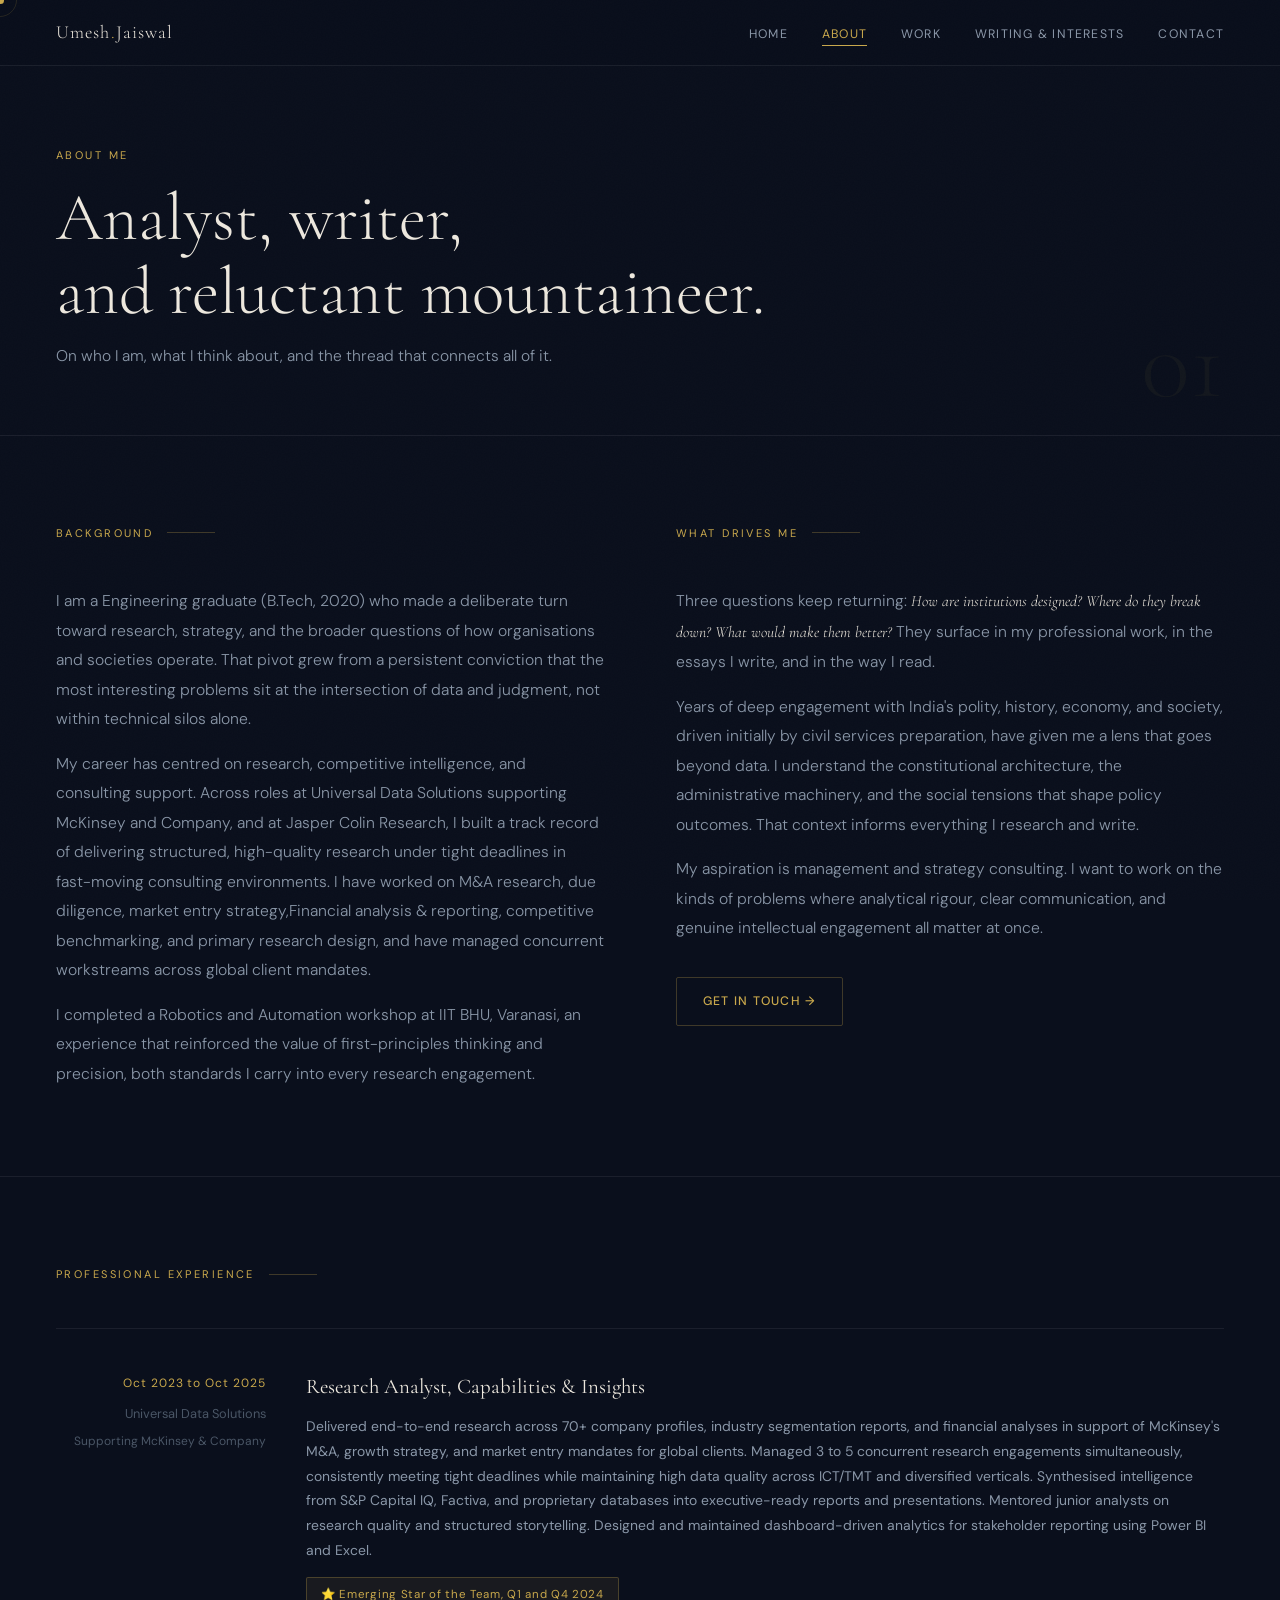
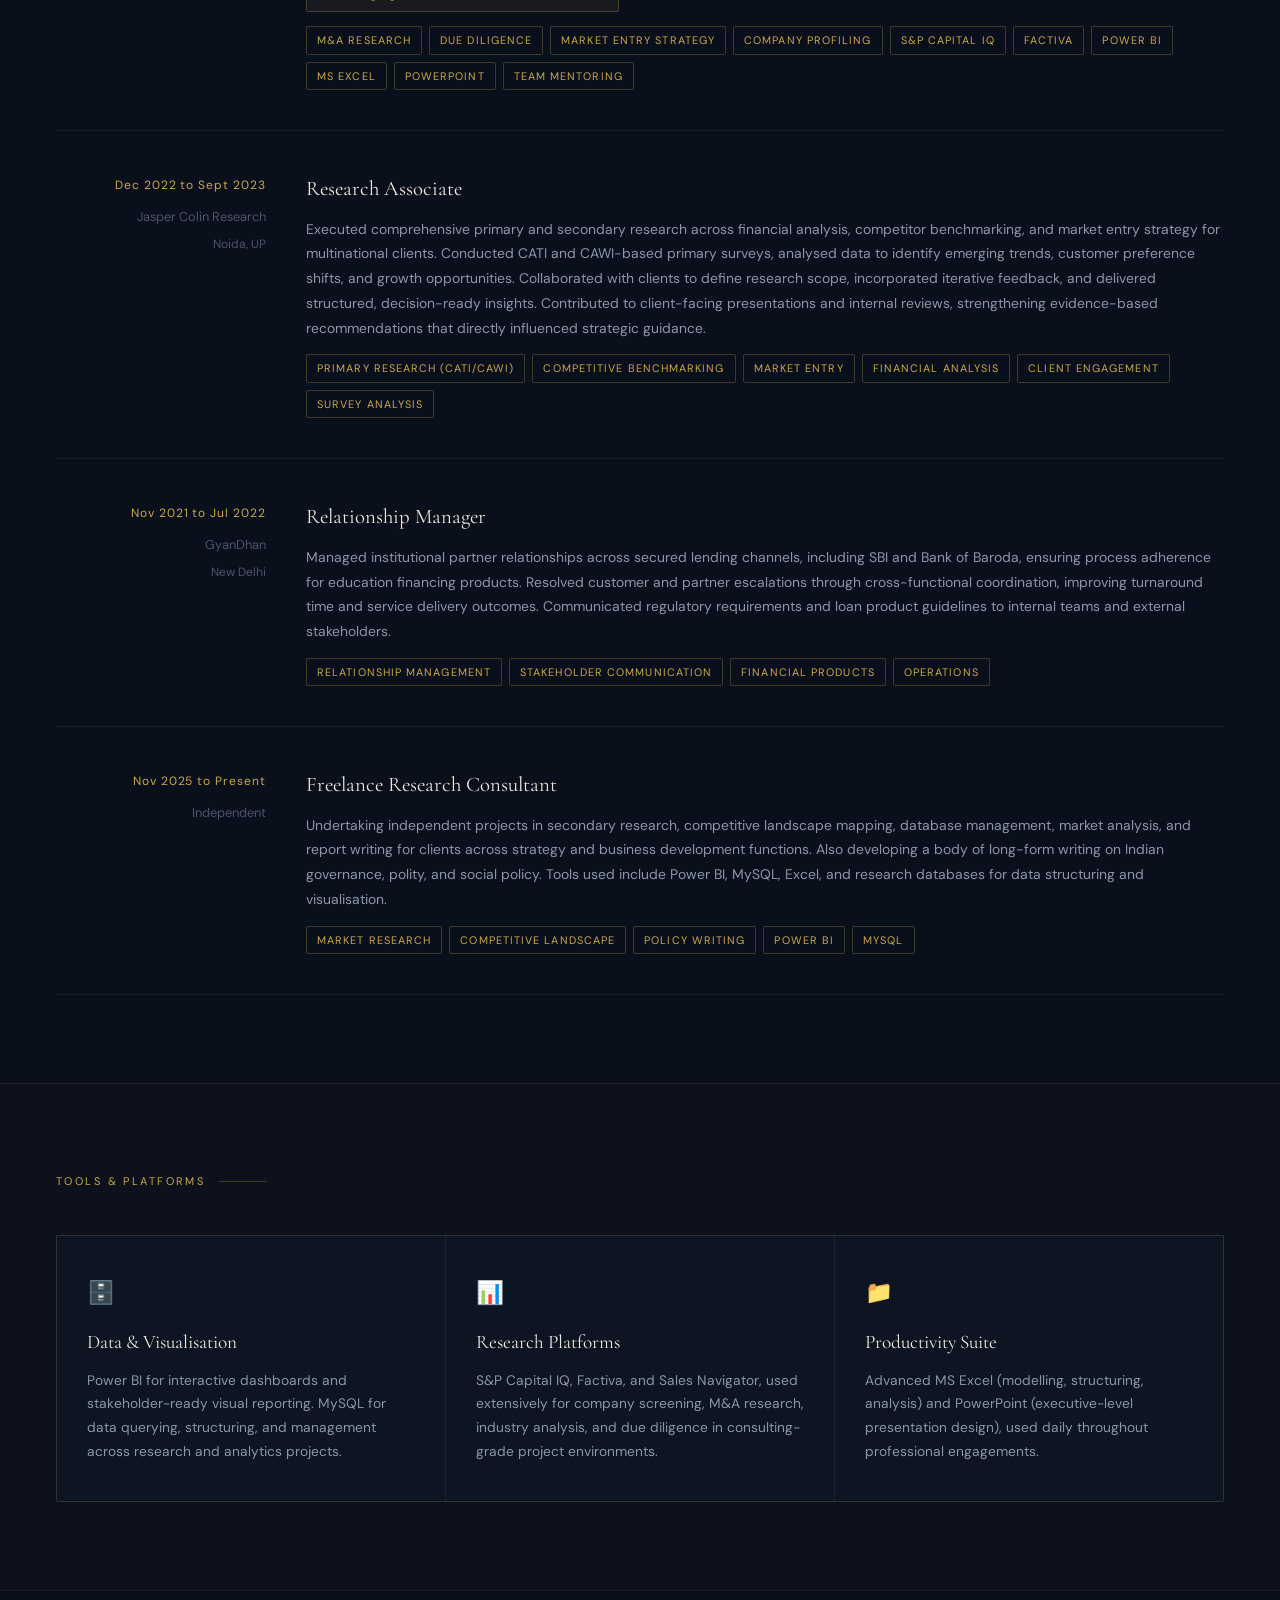
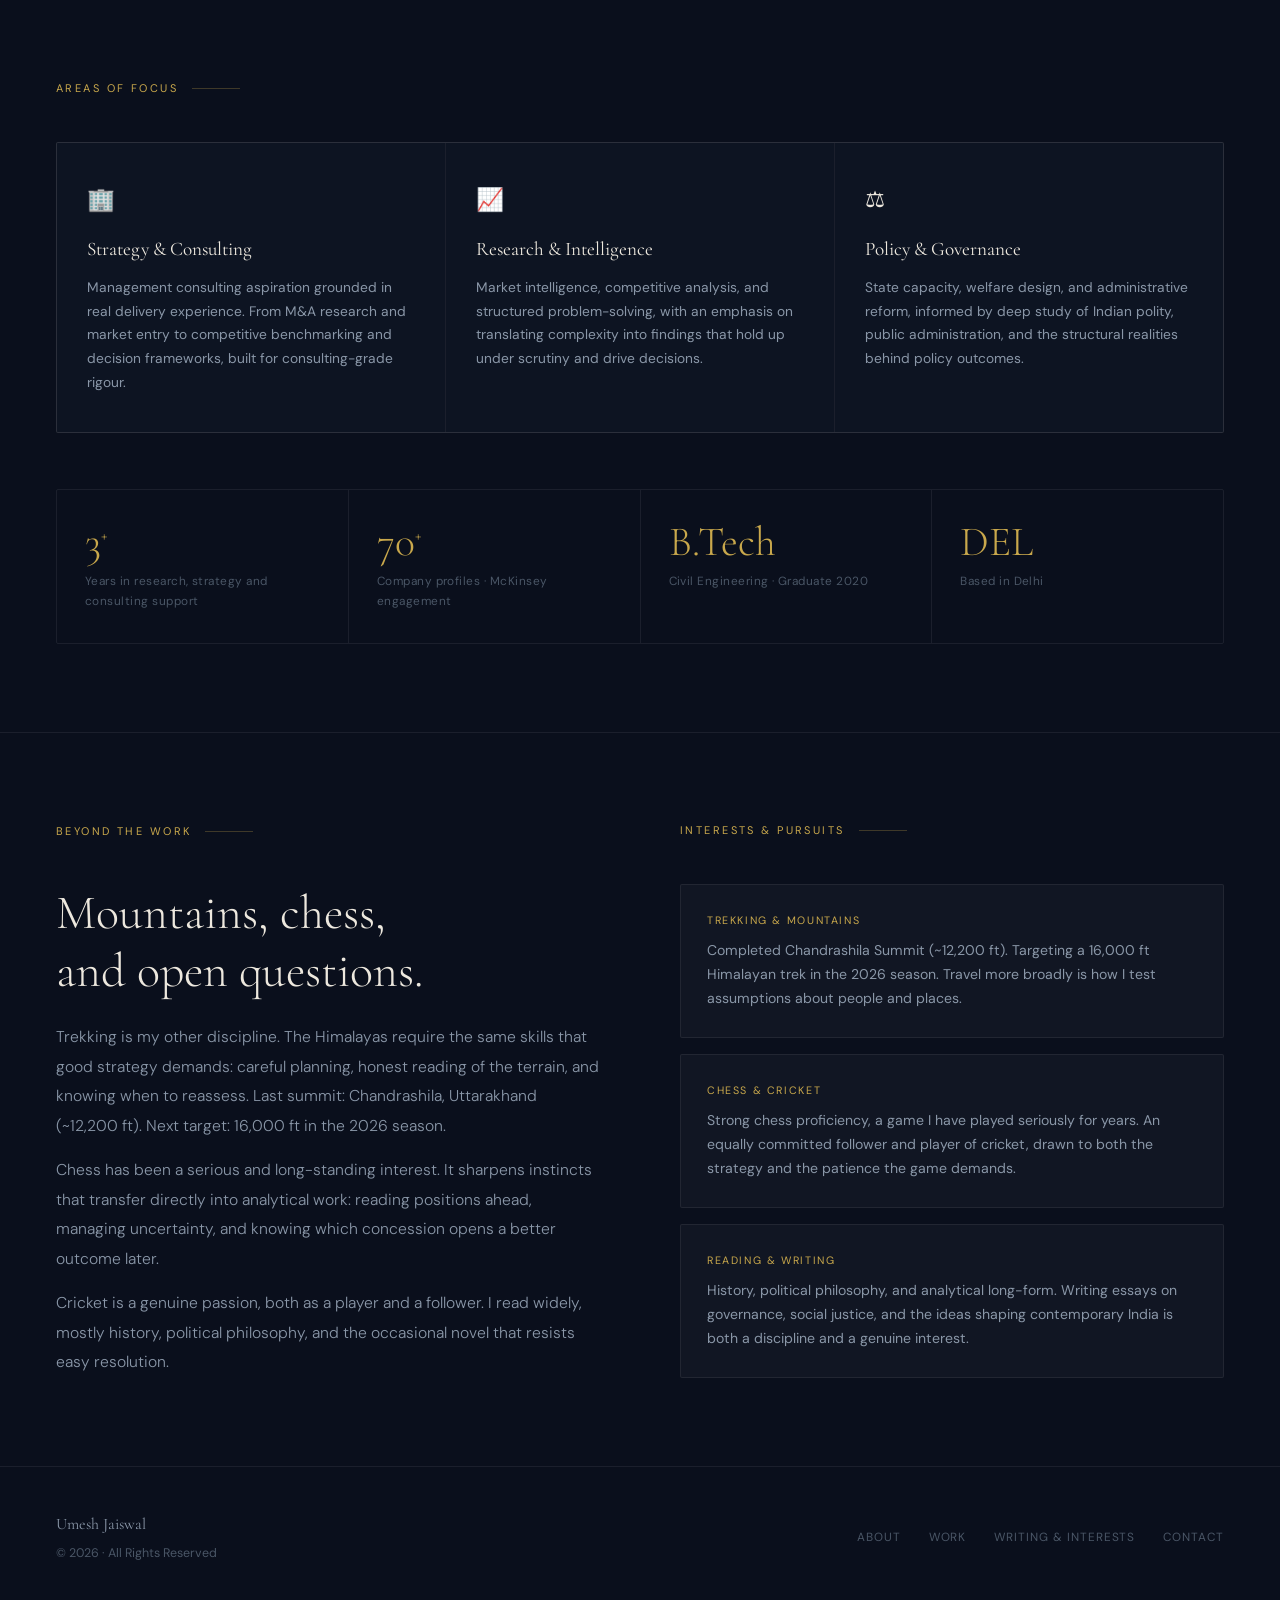
==== about.html @ ec94112f "Add files via upload" ====
<!DOCTYPE html>
<html lang="en">
<head>
<meta charset="UTF-8">
<meta name="viewport" content="width=device-width, initial-scale=1.0">
<title>About — Umesh Jaiswal</title>
<link rel="stylesheet" href="style.css">
</head>
<body>

<div class="cur" id="cur"></div>
<div class="cur-ring" id="cur-ring"></div>

<nav id="nav">
  <a href="index.html" class="nav-logo">Umesh<span>.</span>Jaiswal</a>
  <ul>
    <li><a href="index.html">Home</a></li>
    <li><a href="about.html" class="active">About</a></li>
    <li><a href="projects.html">Work</a></li>
    <li><a href="blog.html">Writing &amp; Interests</a></li>
    <li><a href="contact.html">Contact</a></li>
  </ul>
</nav>

<div class="ph">
  <div class="ph-lbl">About Me</div>
  <h1>Analyst, writer,<br>and reluctant mountaineer.</h1>
  <p>On who I am, what I think about, and the thread that connects all of it.</p>
  <div class="ph-num">01</div>
</div>

<!-- INTRO -->
<section class="s">
  <div class="g2">
    <div class="rv">
      <div class="sec-lbl">Background</div>
      <p class="lead">I am a Engineering graduate (B.Tech, 2020) who made a deliberate turn toward research, strategy, and the broader questions of how organisations and societies operate. That pivot grew from a persistent conviction that the most interesting problems sit at the intersection of data and judgment, not within technical silos alone.</p>
      <p class="lead" style="margin-top:15px;">My career has centred on research, competitive intelligence, and consulting support. Across roles at Universal Data Solutions supporting McKinsey and Company, and at Jasper Colin Research, I built a track record of delivering structured, high-quality research under tight deadlines in fast-moving consulting environments. I have worked on M&amp;A research, due diligence, market entry strategy,Financial analysis & reporting,  competitive benchmarking, and primary research design, and have managed concurrent workstreams across global client mandates.</p>
      <p class="lead" style="margin-top:15px;">I completed a Robotics and Automation workshop at IIT BHU, Varanasi, an experience that reinforced the value of first-principles thinking and precision, both standards I carry into every research engagement.</p>
    </div>
    <div class="rv d2">
      <div class="sec-lbl">What Drives Me</div>
      <p class="lead">Three questions keep returning: <em style="font-family:var(--serif);color:var(--t1);">How are institutions designed? Where do they break down? What would make them better?</em> They surface in my professional work, in the essays I write, and in the way I read.</p>
      <p class="lead" style="margin-top:15px;">Years of deep engagement with India's polity, history, economy, and society, driven initially by civil services preparation, have given me a lens that goes beyond data. I understand the constitutional architecture, the administrative machinery, and the social tensions that shape policy outcomes. That context informs everything I research and write.</p>
      <p class="lead" style="margin-top:15px;">My aspiration is management and strategy consulting. I want to work on the kinds of problems where analytical rigour, clear communication, and genuine intellectual engagement all matter at once.</p>
      <a href="contact.html" class="btn btn-o" style="margin-top:34px;display:inline-flex;">Get in Touch &rarr;</a>
    </div>
  </div>
</section>

<!-- PROFESSIONAL EXPERIENCE -->
<section class="s" style="border-top:1px solid var(--border);">
  <div class="sec-lbl">Professional Experience</div>
  <div class="exp-list">

    <div class="exp-item rv">
      <div class="exp-meta">
        <span class="exp-period">Oct 2023 to Oct 2025</span>
        <span class="exp-org">Universal Data Solutions<br><em style="font-size:.75rem;font-style:normal;color:var(--t3);">Supporting McKinsey &amp; Company</em></span>
      </div>
      <div>
        <div class="exp-role">Research Analyst, Capabilities &amp; Insights</div>
        <p class="exp-desc">Delivered end-to-end research across 70+ company profiles, industry segmentation reports, and financial analyses in support of McKinsey's M&amp;A, growth strategy, and market entry mandates for global clients. Managed 3 to 5 concurrent research engagements simultaneously, consistently meeting tight deadlines while maintaining high data quality across ICT/TMT and diversified verticals. Synthesised intelligence from S&amp;P Capital IQ, Factiva, and proprietary databases into executive-ready reports and presentations. Mentored junior analysts on research quality and structured storytelling. Designed and maintained dashboard-driven analytics for stakeholder reporting using Power BI and Excel.</p>
        <div class="award-badge">⭐ Emerging Star of the Team, Q1 and Q4 2024</div>
        <div class="exp-tags" style="margin-top:14px;">
          <span class="tag">M&amp;A Research</span>
          <span class="tag">Due Diligence</span>
          <span class="tag">Market Entry Strategy</span>
          <span class="tag">Company Profiling</span>
          <span class="tag">S&amp;P Capital IQ</span>
          <span class="tag">Factiva</span>
          <span class="tag">Power BI</span>
          <span class="tag">MS Excel</span>
          <span class="tag">PowerPoint</span>
          <span class="tag">Team Mentoring</span>
        </div>
      </div>
    </div>

    <div class="exp-item rv d1">
      <div class="exp-meta">
        <span class="exp-period">Dec 2022 to Sept 2023</span>
        <span class="exp-org">Jasper Colin Research<br><em style="font-size:.75rem;font-style:normal;color:var(--t3);">Noida, UP</em></span>
      </div>
      <div>
        <div class="exp-role">Research Associate</div>
        <p class="exp-desc">Executed comprehensive primary and secondary research across financial analysis, competitor benchmarking, and market entry strategy for multinational clients. Conducted CATI and CAWI-based primary surveys, analysed data to identify emerging trends, customer preference shifts, and growth opportunities. Collaborated with clients to define research scope, incorporated iterative feedback, and delivered structured, decision-ready insights. Contributed to client-facing presentations and internal reviews, strengthening evidence-based recommendations that directly influenced strategic guidance.</p>
        <div class="exp-tags" style="margin-top:14px;">
          <span class="tag">Primary Research (CATI/CAWI)</span>
          <span class="tag">Competitive Benchmarking</span>
          <span class="tag">Market Entry</span>
          <span class="tag">Financial Analysis</span>
          <span class="tag">Client Engagement</span>
          <span class="tag">Survey Analysis</span>
        </div>
      </div>
    </div>

    <div class="exp-item rv d2">
      <div class="exp-meta">
        <span class="exp-period">Nov 2021 to Jul 2022</span>
        <span class="exp-org">GyanDhan<br><em style="font-size:.75rem;font-style:normal;color:var(--t3);">New Delhi</em></span>
      </div>
      <div>
        <div class="exp-role">Relationship Manager</div>
        <p class="exp-desc">Managed institutional partner relationships across secured lending channels, including SBI and Bank of Baroda, ensuring process adherence for education financing products. Resolved customer and partner escalations through cross-functional coordination, improving turnaround time and service delivery outcomes. Communicated regulatory requirements and loan product guidelines to internal teams and external stakeholders.</p>
        <div class="exp-tags" style="margin-top:14px;">
          <span class="tag">Relationship Management</span>
          <span class="tag">Stakeholder Communication</span>
          <span class="tag">Financial Products</span>
          <span class="tag">Operations</span>
        </div>
      </div>
    </div>

    <div class="exp-item rv d3">
      <div class="exp-meta">
        <span class="exp-period">Nov 2025 to Present</span>
        <span class="exp-org">Independent</span>
      </div>
      <div>
        <div class="exp-role">Freelance Research Consultant</div>
        <p class="exp-desc">Undertaking independent projects in secondary research, competitive landscape mapping, database management, market analysis, and report writing for clients across strategy and business development functions. Also developing a body of long-form writing on Indian governance, polity, and social policy. Tools used include Power BI, MySQL, Excel, and research databases for data structuring and visualisation.</p>
        <div class="exp-tags" style="margin-top:14px;">
          <span class="tag">Market Research</span>
          <span class="tag">Competitive Landscape</span>
          <span class="tag">Policy Writing</span>
          <span class="tag">Power BI</span>
          <span class="tag">MySQL</span>
        </div>
      </div>
    </div>

  </div>
</section>

<!-- TOOLS -->
<section class="s alt">
  <div class="sec-lbl">Tools &amp; Platforms</div>
  <div class="pillar-grid">
    <div class="pillar rv d1">
      <span class="icon">🗄️</span>
      <h4>Data &amp; Visualisation</h4>
      <p>Power BI for interactive dashboards and stakeholder-ready visual reporting. MySQL for data querying, structuring, and management across research and analytics projects.</p>
    </div>
    <div class="pillar rv d2">
      <span class="icon">📊</span>
      <h4>Research Platforms</h4>
      <p>S&amp;P Capital IQ, Factiva, and Sales Navigator, used extensively for company screening, M&amp;A research, industry analysis, and due diligence in consulting-grade project environments.</p>
    </div>
    <div class="pillar rv d3">
      <span class="icon">📁</span>
      <h4>Productivity Suite</h4>
      <p>Advanced MS Excel (modelling, structuring, analysis) and PowerPoint (executive-level presentation design), used daily throughout professional engagements.</p>
    </div>
  </div>
</section>

<!-- AREAS OF FOCUS -->
<section class="s">
  <div class="sec-lbl">Areas of Focus</div>
  <div class="pillar-grid">
    <div class="pillar rv d1">
      <span class="icon">🏢</span>
      <h4>Strategy &amp; Consulting</h4>
      <p>Management consulting aspiration grounded in real delivery experience. From M&amp;A research and market entry to competitive benchmarking and decision frameworks, built for consulting-grade rigour.</p>
    </div>
    <div class="pillar rv d2">
      <span class="icon">📈</span>
      <h4>Research &amp; Intelligence</h4>
      <p>Market intelligence, competitive analysis, and structured problem-solving, with an emphasis on translating complexity into findings that hold up under scrutiny and drive decisions.</p>
    </div>
    <div class="pillar rv d3">
      <span class="icon">⚖️</span>
      <h4>Policy &amp; Governance</h4>
      <p>State capacity, welfare design, and administrative reform, informed by deep study of Indian polity, public administration, and the structural realities behind policy outcomes.</p>
    </div>
  </div>
  <div class="stat-row rv" style="margin-top:56px;">
    <div class="sr-item"><div class="n">3<sup>+</sup></div><div class="d">Years in research, strategy and consulting support</div></div>
    <div class="sr-item"><div class="n">70<sup>+</sup></div><div class="d">Company profiles · McKinsey engagement</div></div>
    <div class="sr-item"><div class="n">B.Tech</div><div class="d">Civil Engineering · Graduate 2020</div></div>
    <div class="sr-item"><div class="n">DEL</div><div class="d">Based in Delhi</div></div>
  </div>
</section>

<!-- BEYOND WORK -->
<section class="s" style="border-top:1px solid var(--border);">
  <div class="g21">
    <div class="rv">
      <div class="sec-lbl">Beyond the Work</div>
      <h2>Mountains, chess,<br>and open questions.</h2>
      <p class="lead">Trekking is my other discipline. The Himalayas require the same skills that good strategy demands: careful planning, honest reading of the terrain, and knowing when to reassess. Last summit: Chandrashila, Uttarakhand (~12,200 ft). Next target: 16,000 ft in the 2026 season.</p>
      <p class="lead" style="margin-top:15px;">Chess has been a serious and long-standing interest. It sharpens instincts that transfer directly into analytical work: reading positions ahead, managing uncertainty, and knowing which concession opens a better outcome later.</p>
      <p class="lead" style="margin-top:15px;">Cricket is a genuine passion, both as a player and a follower. I read widely, mostly history, political philosophy, and the occasional novel that resists easy resolution.</p>
    </div>
    <div class="rv d2">
      <div class="sec-lbl">Interests &amp; Pursuits</div>
      <div style="display:flex;flex-direction:column;gap:16px;">
        <div class="card" style="padding:26px;">
          <div class="card-lbl">Trekking &amp; Mountains</div>
          <p style="font-size:.88rem;">Completed Chandrashila Summit (~12,200 ft). Targeting a 16,000 ft Himalayan trek in the 2026 season. Travel more broadly is how I test assumptions about people and places.</p>
        </div>
        <div class="card" style="padding:26px;">
          <div class="card-lbl">Chess &amp; Cricket</div>
          <p style="font-size:.88rem;">Strong chess proficiency, a game I have played seriously for years. An equally committed follower and player of cricket, drawn to both the strategy and the patience the game demands.</p>
        </div>
        <div class="card" style="padding:26px;">
          <div class="card-lbl">Reading &amp; Writing</div>
          <p style="font-size:.88rem;">History, political philosophy, and analytical long-form. Writing essays on governance, social justice, and the ideas shaping contemporary India is both a discipline and a genuine interest.</p>
        </div>
      </div>
    </div>
  </div>
</section>

<footer>
  <div class="fl"><div class="fn">Umesh Jaiswal</div>© 2026 · All Rights Reserved</div>
  <nav class="fnav">
    <a href="about.html">About</a>
    <a href="projects.html">Work</a>
    <a href="blog.html">Writing &amp; Interests</a>
    <a href="contact.html">Contact</a>
  </nav>
</footer>

<script src="main.js"></script>
</body>
</html>
---- style.css ----
/* ============================================================
   UMESH JAISWAL — SHARED STYLESHEET
   ============================================================ */
@import url('https://fonts.googleapis.com/css2?family=Cormorant+Garamond:ital,wght@0,300;0,400;0,600;1,300;1,400&family=DM+Sans:opsz,wght@9..40,300;9..40,400;9..40,500&display=swap');

:root{
  --bg:#0a0f1c;--bg2:#0d1422;--card:rgba(255,255,255,0.032);--border:rgba(255,255,255,0.07);
  --gold:#c9a84c;--gd:rgba(201,168,76,0.18);--gl:rgba(201,168,76,0.28);
  --t1:#ede8de;--t2:#8a97a8;--t3:#4a5666;
  --serif:'Cormorant Garamond',Georgia,serif;--sans:'DM Sans',system-ui,sans-serif;
}
*,*::before,*::after{margin:0;padding:0;box-sizing:border-box;}
html{scroll-behavior:smooth;}
body{font-family:var(--sans);background:var(--bg);color:var(--t1);line-height:1.7;overflow-x:hidden;-webkit-font-smoothing:antialiased;}
body::after{content:'';position:fixed;inset:0;opacity:0.018;pointer-events:none;z-index:9990;
background-image:url("data:image/svg+xml,%3Csvg xmlns='http://www.w3.org/2000/svg' width='300' height='300'%3E%3Cfilter id='n'%3E%3CfeTurbulence type='fractalNoise' baseFrequency='0.75' numOctaves='4' stitchTiles='stitch'/%3E%3C/filter%3E%3Crect width='300' height='300' filter='url(%23n)'/%3E%3C/svg%3E");}

/* CURSOR */
.cur,.cur-ring{position:fixed;top:0;left:0;pointer-events:none;border-radius:50%;z-index:9999;}
.cur{width:7px;height:7px;background:var(--gold);margin:-3.5px 0 0 -3.5px;transition:transform .15s ease;}
.cur-ring{width:34px;height:34px;border:1px solid var(--gl);margin:-17px 0 0 -17px;transition:opacity .3s;opacity:.55;}

/* NAV */
nav#nav{position:fixed;top:0;width:100%;height:66px;display:flex;align-items:center;justify-content:space-between;padding:0 56px;background:rgba(10,15,28,.92);backdrop-filter:blur(24px);border-bottom:1px solid var(--border);z-index:1000;transition:box-shadow .3s;}
.nav-logo{font-family:var(--serif);font-size:1.15rem;font-weight:300;color:var(--t1);text-decoration:none;letter-spacing:.06em;}
.nav-logo span{color:var(--gold);}
nav#nav ul{list-style:none;display:flex;gap:34px;}
nav#nav ul a{color:var(--t2);text-decoration:none;font-size:.77rem;font-weight:400;letter-spacing:.1em;text-transform:uppercase;position:relative;transition:color .25s;}
nav#nav ul a::after{content:'';position:absolute;bottom:-4px;left:0;width:0;height:1px;background:var(--gold);transition:width .25s;}
nav#nav ul a:hover,nav#nav ul a.active{color:var(--gold);}
nav#nav ul a:hover::after,nav#nav ul a.active::after{width:100%;}

/* PAGE HEADER */
.ph{padding:calc(66px + 80px) 56px 64px;position:relative;border-bottom:1px solid var(--border);}
.ph-lbl{font-size:.69rem;letter-spacing:.22em;text-transform:uppercase;color:var(--gold);margin-bottom:16px;}
.ph h1{font-family:var(--serif);font-size:clamp(2.6rem,5.5vw,4.2rem);font-weight:300;line-height:1.1;max-width:720px;}
.ph p{margin-top:14px;font-size:.97rem;color:var(--t2);max-width:520px;font-weight:300;line-height:1.8;}
.ph-num{position:absolute;right:56px;bottom:20px;font-family:var(--serif);font-size:clamp(4rem,8vw,7rem);font-weight:300;color:rgba(201,168,76,.05);line-height:1;user-select:none;}
.ph{animation:phIn .7s ease .1s both;}
@keyframes phIn{from{opacity:0;transform:translateY(20px)}to{opacity:1;transform:translateY(0)}}

/* SECTIONS */
section.s{padding:88px 56px;position:relative;z-index:1;}
section.s+section.s{border-top:1px solid var(--border);}
.alt{background:rgba(201,168,76,.02);}
.sec-lbl{font-size:.69rem;letter-spacing:.22em;text-transform:uppercase;color:var(--gold);margin-bottom:44px;display:flex;align-items:center;gap:14px;}
.sec-lbl::after{content:'';width:48px;height:1px;background:var(--gl);}

/* GRIDS */
.g3{display:grid;grid-template-columns:repeat(3,1fr);gap:22px;}
.g2{display:grid;grid-template-columns:1fr 1fr;gap:72px;align-items:start;}
.g21{display:grid;grid-template-columns:1fr 1fr;gap:80px;align-items:center;}

/* CARDS */
.card{background:var(--card);border:1px solid var(--border);border-radius:2px;padding:30px;position:relative;overflow:hidden;transition:border-color .3s,transform .3s,box-shadow .3s;}
.card::after{content:'';position:absolute;left:0;bottom:0;width:0;height:1px;background:var(--gold);transition:width .4s ease;}
.card:hover{border-color:var(--gl);transform:translateY(-4px);box-shadow:0 18px 48px rgba(0,0,0,.45);}
.card:hover::after{width:100%;}
.card-lbl{font-size:.67rem;letter-spacing:.15em;text-transform:uppercase;color:var(--gold);margin-bottom:10px;}
.card h3{font-family:var(--serif);font-size:1.2rem;font-weight:400;line-height:1.35;margin-bottom:12px;}
.card p{font-size:.86rem;color:var(--t2);line-height:1.7;}
.card-meta{font-size:.7rem;color:var(--t3);letter-spacing:.04em;margin-bottom:13px;}
.card-lnk{display:inline-flex;align-items:center;gap:6px;font-size:.71rem;letter-spacing:.1em;text-transform:uppercase;color:var(--gold);text-decoration:none;margin-top:18px;transition:gap .2s;}
.card-lnk:hover{gap:10px;}

/* PILLAR GRID */
.pillar-grid{display:grid;grid-template-columns:repeat(3,1fr);gap:1px;background:var(--border);border:1px solid var(--border);border-radius:2px;overflow:hidden;}
.pillar{background:var(--bg2);padding:38px 30px;transition:background .3s;}
.pillar:hover{background:rgba(201,168,76,.03);}
.pillar .icon{font-size:1.4rem;margin-bottom:14px;display:block;}
.pillar h4{font-family:var(--serif);font-size:1.2rem;font-weight:400;margin-bottom:10px;}
.pillar p{font-size:.86rem;color:var(--t2);line-height:1.72;}

/* STATS ROW */
.stat-row{display:flex;gap:0;border:1px solid var(--border);border-radius:2px;overflow:hidden;margin-top:56px;}
.sr-item{flex:1;padding:32px 28px;border-right:1px solid var(--border);}
.sr-item:last-child{border-right:none;}
.sr-item .n{font-family:var(--serif);font-size:2.6rem;font-weight:300;color:var(--gold);line-height:1;}
.sr-item .n sup{font-size:1rem;vertical-align:super;}
.sr-item .d{font-size:.74rem;color:var(--t3);margin-top:7px;letter-spacing:.04em;}

/* PROJECT LIST */
.proj-item{display:grid;grid-template-columns:72px 1fr;gap:24px;padding:38px 0;border-bottom:1px solid var(--border);align-items:start;transition:background .2s,padding-left .2s;}
.proj-item:first-child{border-top:1px solid var(--border);}
.proj-item:hover{background:rgba(201,168,76,.018);padding-left:10px;}
.proj-n{font-family:var(--serif);font-size:1.9rem;font-weight:300;color:var(--t3);line-height:1;padding-top:4px;}
.proj-item h3{font-family:var(--serif);font-size:1.45rem;font-weight:400;margin-bottom:9px;}
.proj-item p{font-size:.88rem;color:var(--t2);line-height:1.75;}
.tags{display:flex;flex-wrap:wrap;gap:8px;margin-top:14px;}
.tag{font-size:.68rem;letter-spacing:.1em;text-transform:uppercase;padding:4px 10px;border:1px solid var(--gl);color:var(--gold);border-radius:2px;}

/* EXPERIENCE TIMELINE */
.exp-list{display:flex;flex-direction:column;gap:0;}
.exp-item{display:grid;grid-template-columns:210px 1fr;gap:40px;padding:40px 0;border-bottom:1px solid var(--border);align-items:start;}
.exp-item:first-child{border-top:1px solid var(--border);}
.exp-meta{text-align:right;padding-top:4px;}
.exp-period{font-size:.75rem;letter-spacing:.08em;color:var(--gold);display:block;margin-bottom:6px;}
.exp-org{font-size:.8rem;color:var(--t3);line-height:1.5;}
.exp-role{font-family:var(--serif);font-size:1.3rem;font-weight:400;margin-bottom:10px;}
.exp-desc{font-size:.87rem;color:var(--t2);line-height:1.78;}
.exp-tags{display:flex;flex-wrap:wrap;gap:7px;margin-top:12px;}
.award-badge{display:inline-flex;align-items:center;gap:7px;margin-top:14px;padding:7px 14px;background:rgba(201,168,76,.08);border:1px solid var(--gl);border-radius:2px;font-size:.72rem;color:var(--gold);letter-spacing:.06em;}

/* CONTACT */
.contact-intro{font-family:var(--serif);font-size:1.55rem;font-weight:300;line-height:1.5;margin-bottom:40px;color:var(--t1);}
.cl-link{display:flex;align-items:center;gap:16px;padding:20px 0;border-bottom:1px solid var(--border);text-decoration:none;color:var(--t1);transition:all .25s;}
.cl-link:hover{color:var(--gold);padding-left:8px;}
.cl-lbl{font-size:.7rem;letter-spacing:.15em;text-transform:uppercase;color:var(--t3);width:76px;flex-shrink:0;}
.cl-val{font-size:.94rem;}
.cl-arr{margin-left:auto;opacity:0;transition:all .25s;}
.cl-link:hover .cl-arr{opacity:1;transform:translateX(4px);}
.avail{display:inline-flex;align-items:center;gap:10px;margin-top:40px;padding:10px 16px;border:1px solid rgba(74,222,128,.2);border-radius:2px;font-size:.77rem;color:#74c69d;}
.avail-dot{width:6px;height:6px;border-radius:50%;background:#4ade80;animation:pulse 2s infinite;}
@keyframes pulse{0%,100%{opacity:1}50%{opacity:.35}}

/* SNAPSHOT GRID */
.snapshot-grid{display:grid;grid-template-columns:repeat(2,1fr);gap:1px;background:var(--border);border:1px solid var(--border);border-radius:2px;overflow:hidden;}
.snapshot-item{background:var(--bg2);padding:28px 26px;transition:background .25s;}
.snapshot-item:hover{background:rgba(201,168,76,.025);}
.snapshot-label{font-size:.67rem;letter-spacing:.15em;text-transform:uppercase;color:var(--gold);margin-bottom:8px;}
.snapshot-value{font-family:var(--serif);font-size:1.05rem;font-weight:400;color:var(--t1);margin-bottom:4px;}
.snapshot-sub{font-size:.8rem;color:var(--t3);}

/* PHOTO GALLERY — for blog/writing page */
.photo-mosaic{display:grid;grid-template-columns:repeat(3,1fr);grid-template-rows:auto auto;gap:6px;border-radius:2px;overflow:hidden;}
.photo-mosaic .pm-main{grid-column:1/3;grid-row:1/3;position:relative;overflow:hidden;}
.photo-mosaic .pm-sm{position:relative;overflow:hidden;}
.photo-mosaic img{width:100%;height:100%;object-fit:cover;display:block;filter:brightness(.7) saturate(.8);transition:filter .4s,transform .5s;}
.photo-mosaic .pm-main img{height:480px;}
.photo-mosaic .pm-sm img{height:237px;}
.photo-mosaic .pm-overlay{position:absolute;inset:0;background:linear-gradient(to top,rgba(10,15,28,.7) 0%,transparent 50%);pointer-events:none;}
.photo-mosaic .pm-caption{position:absolute;bottom:14px;left:16px;font-size:.69rem;letter-spacing:.14em;text-transform:uppercase;color:rgba(201,168,76,.75);}
.photo-mosaic a:hover img{filter:brightness(.85) saturate(1);transform:scale(1.03);}

/* INTEREST CARDS */
.interest-grid{display:grid;grid-template-columns:repeat(3,1fr);gap:1px;background:var(--border);border:1px solid var(--border);border-radius:2px;overflow:hidden;}
.interest-card{background:var(--bg2);padding:36px 30px;position:relative;overflow:hidden;transition:background .3s;}
.interest-card::before{content:'';position:absolute;top:0;left:0;width:100%;height:2px;background:var(--gold);transform:scaleX(0);transform-origin:left;transition:transform .4s;}
.interest-card:hover{background:rgba(201,168,76,.03);}
.interest-card:hover::before{transform:scaleX(1);}
.interest-card .ic-icon{font-size:1.5rem;margin-bottom:16px;display:block;}
.interest-card h4{font-family:var(--serif);font-size:1.18rem;font-weight:400;margin-bottom:10px;}
.interest-card p{font-size:.85rem;color:var(--t2);line-height:1.72;}

/* DECORATIVE RULE */
.deco-rule{display:flex;align-items:center;gap:20px;margin:0 0 44px;}
.deco-rule::before,.deco-rule::after{content:'';flex:1;height:1px;background:var(--border);}
.deco-rule span{font-size:.65rem;letter-spacing:.22em;text-transform:uppercase;color:var(--t3);}

/* TYPOGRAPHY */
h2{font-family:var(--serif);font-size:clamp(2rem,3.8vw,3rem);font-weight:300;line-height:1.2;margin-bottom:22px;}
.lead{font-size:.98rem;color:var(--t2);line-height:1.88;font-weight:300;}
.lead+.lead{margin-top:15px;}

/* BUTTONS */
.btn{display:inline-flex;align-items:center;gap:7px;font-family:var(--sans);font-size:.77rem;font-weight:500;letter-spacing:.1em;text-transform:uppercase;text-decoration:none;border-radius:2px;padding:13px 26px;transition:all .25s ease;}
.btn-s{background:var(--gold);color:var(--bg);border:1px solid var(--gold);}
.btn-s:hover{background:#ddb95a;transform:translateY(-2px);box-shadow:0 8px 28px rgba(201,168,76,.28);}
.btn-o{background:transparent;color:var(--gold);border:1px solid var(--gl);}
.btn-o:hover{background:var(--gd);border-color:var(--gold);}

/* FOOTER */
footer{padding:44px 56px;border-top:1px solid var(--border);display:flex;justify-content:space-between;align-items:center;position:relative;z-index:1;}
.fl .fn{font-family:var(--serif);font-size:1rem;color:var(--t2);margin-bottom:5px;}
.fl{font-size:.78rem;color:var(--t3);}
.fnav{display:flex;gap:28px;}
.fnav a{font-size:.74rem;color:var(--t3);text-decoration:none;letter-spacing:.08em;text-transform:uppercase;transition:color .2s;}
.fnav a:hover{color:var(--gold);}

/* REVEAL */
.rv{opacity:0;transform:translateY(22px);transition:opacity .65s ease,transform .65s ease;}
.rv.in{opacity:1;transform:translateY(0);}
.d1{transition-delay:.07s}.d2{transition-delay:.14s}.d3{transition-delay:.21s}.d4{transition-delay:.28s}

/* RESPONSIVE */
@media(max-width:900px){
  nav#nav{padding:0 20px;}
  .ph{padding:calc(66px + 48px) 20px 48px;}
  .ph-num{display:none;}
  section.s{padding:60px 20px;}
  .g3,.g2,.g21,.pillar-grid,.snapshot-grid,.interest-grid{grid-template-columns:1fr;}
  .stat-row{flex-direction:column;}
  .sr-item{border-right:none;border-bottom:1px solid var(--border);}
  .sr-item:last-child{border-bottom:none;}
  footer{flex-direction:column;gap:20px;padding:32px 20px;text-align:center;}
  .fnav{flex-wrap:wrap;justify-content:center;}
  .proj-item{grid-template-columns:1fr;gap:6px;}
  .proj-n{font-size:1.2rem;}
  .exp-item{grid-template-columns:1fr;gap:10px;}
  .exp-meta{text-align:left;}
  .photo-mosaic{grid-template-columns:1fr;grid-template-rows:auto;}
  .photo-mosaic .pm-main{grid-column:1;grid-row:auto;}
  .photo-mosaic .pm-main img{height:300px;}
  .photo-mosaic .pm-sm img{height:220px;}
}
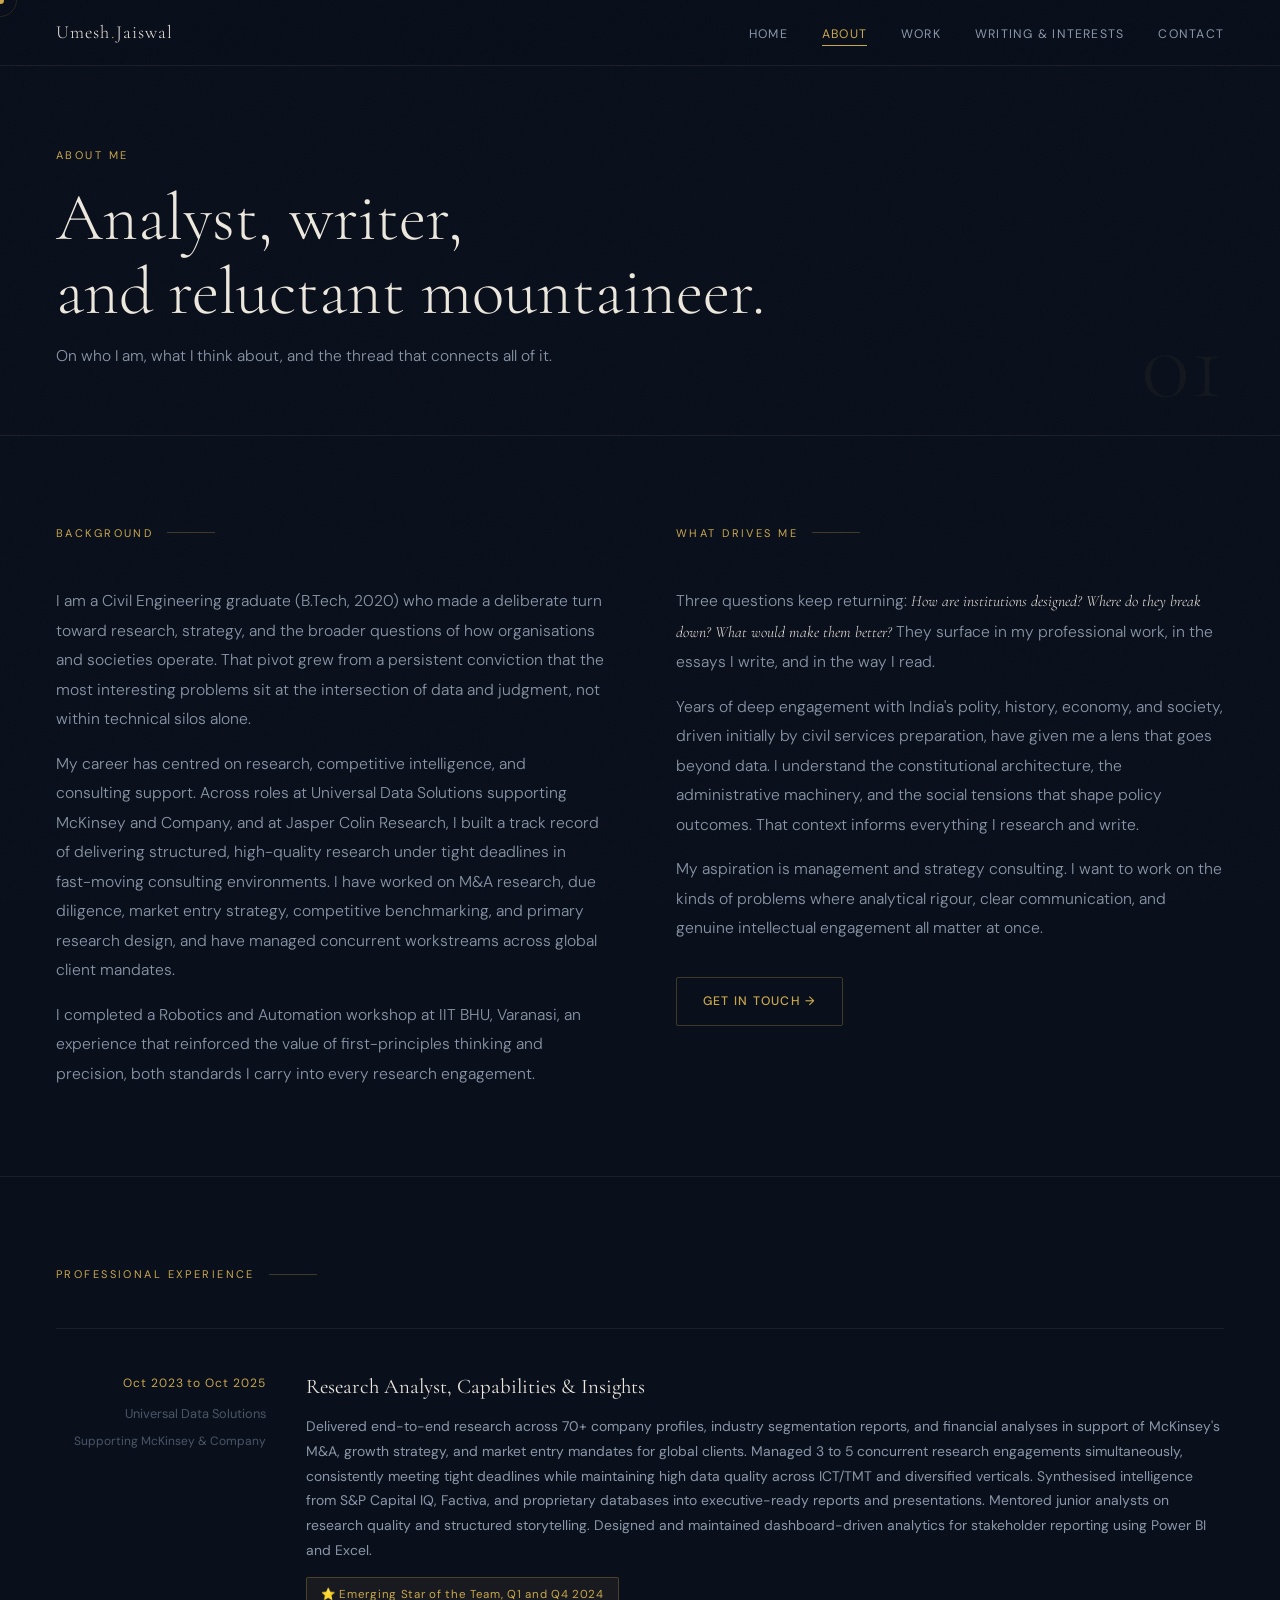
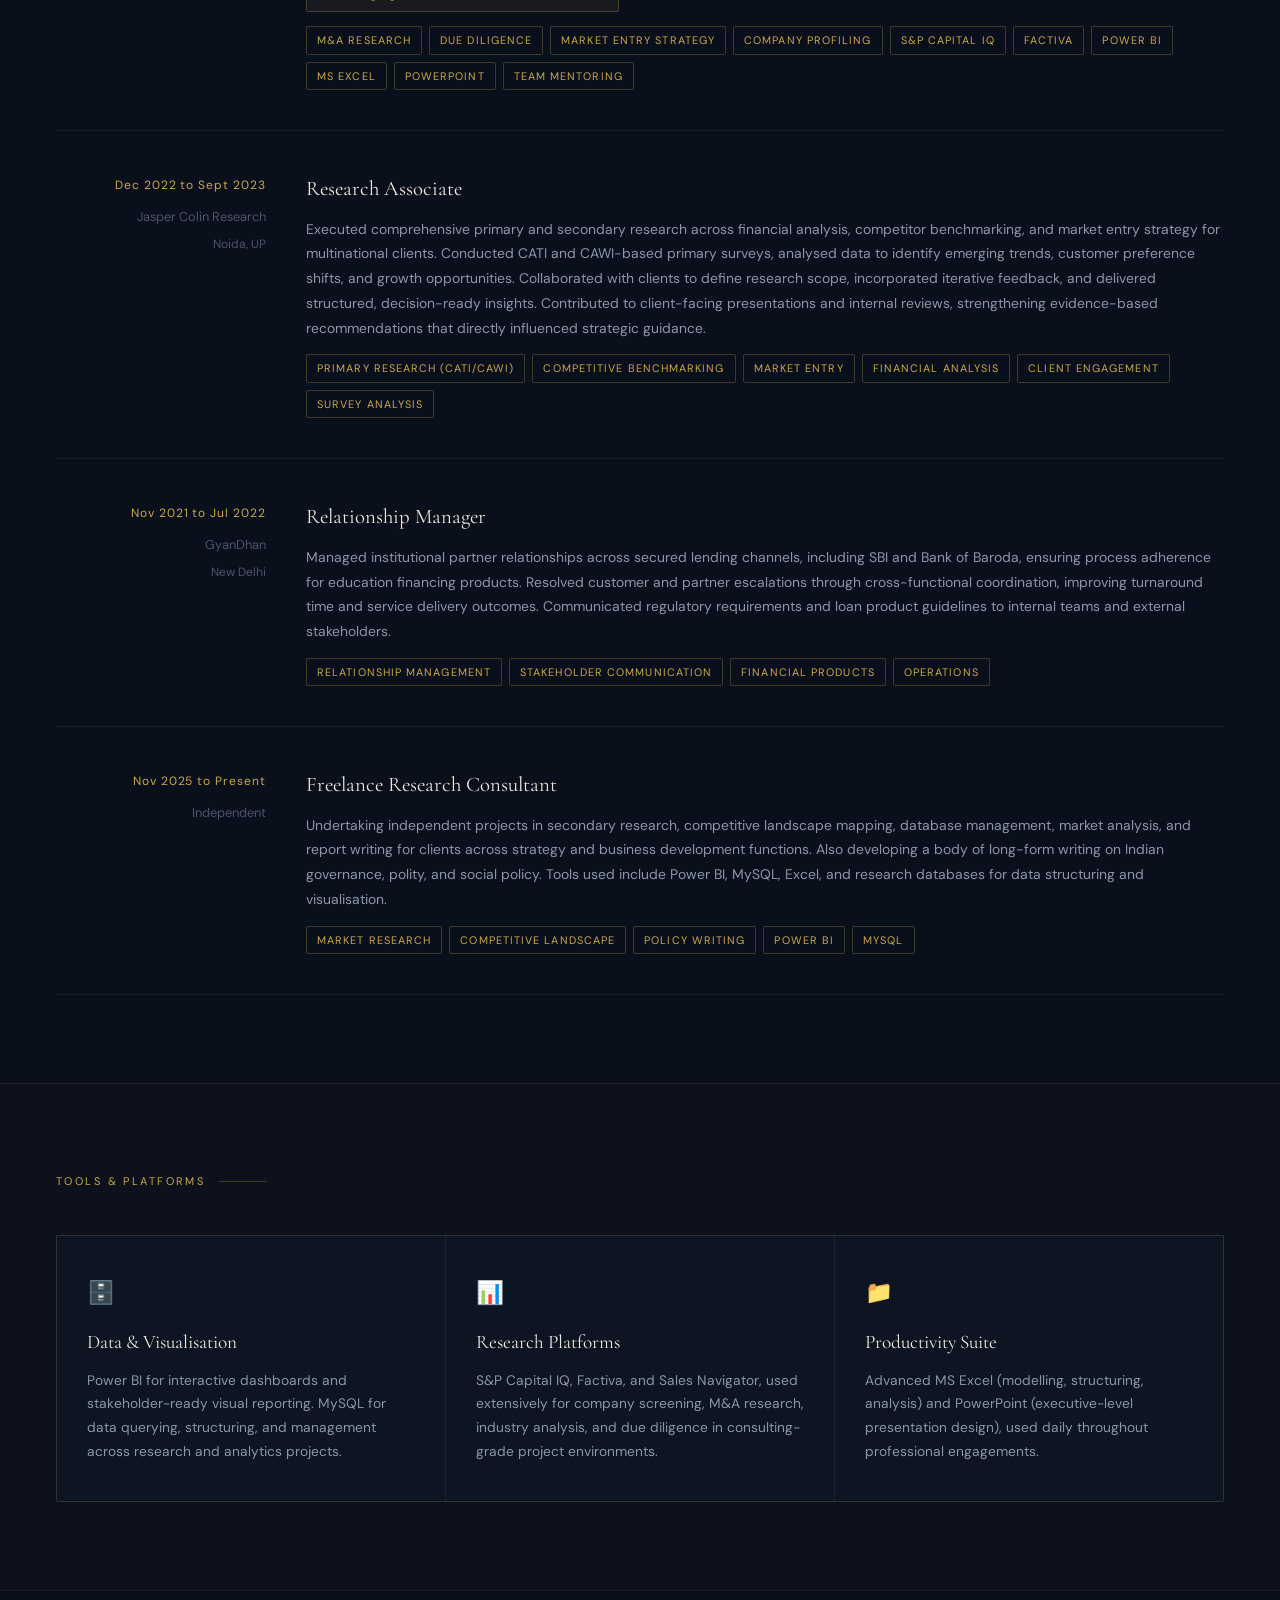
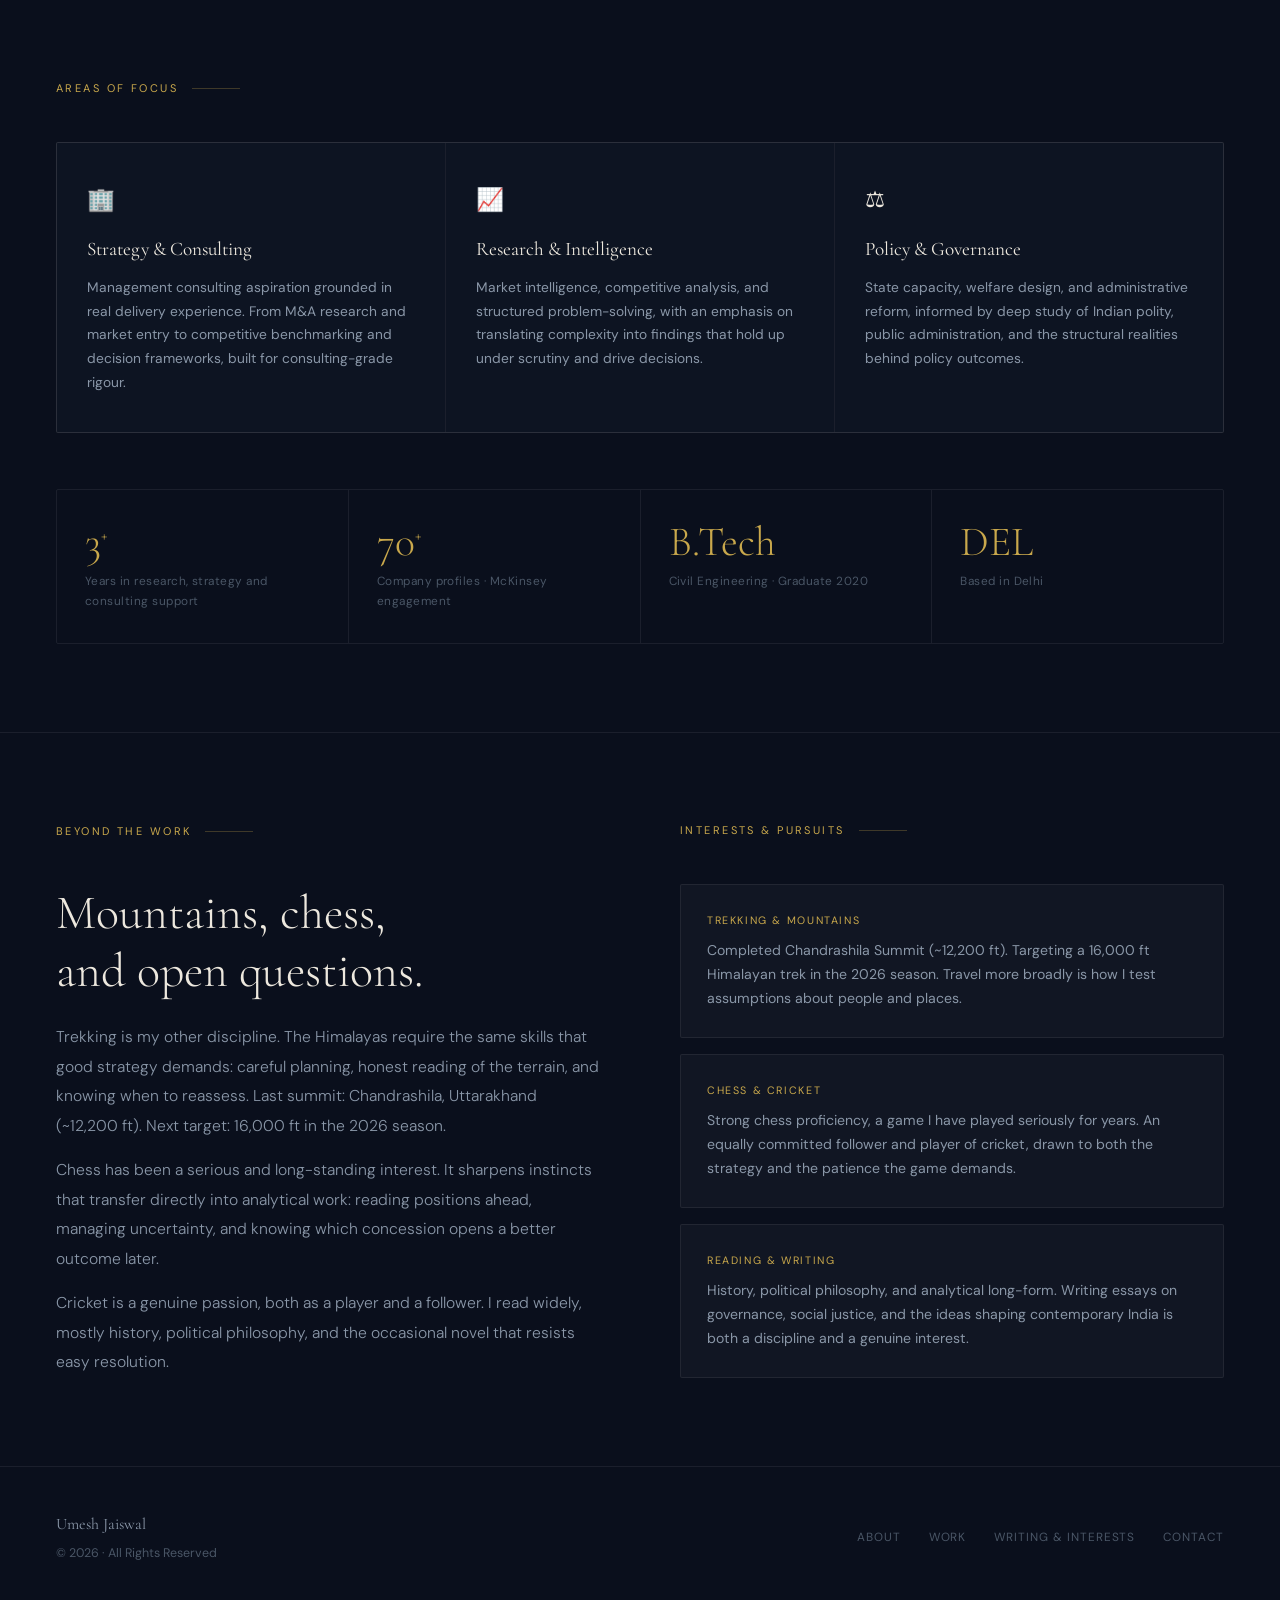
==== commit 7b194866: "Add files via upload" ====
--- a/about.html
+++ b/about.html
@@ -34,8 +34,8 @@
   <div class="g2">
     <div class="rv">
       <div class="sec-lbl">Background</div>
-      <p class="lead">I am a Engineering graduate (B.Tech, 2020) who made a deliberate turn toward research, strategy, and the broader questions of how organisations and societies operate. That pivot grew from a persistent conviction that the most interesting problems sit at the intersection of data and judgment, not within technical silos alone.</p>
-      <p class="lead" style="margin-top:15px;">My career has centred on research, competitive intelligence, and consulting support. Across roles at Universal Data Solutions supporting McKinsey and Company, and at Jasper Colin Research, I built a track record of delivering structured, high-quality research under tight deadlines in fast-moving consulting environments. I have worked on M&amp;A research, due diligence, market entry strategy,Financial analysis & reporting,  competitive benchmarking, and primary research design, and have managed concurrent workstreams across global client mandates.</p>
+      <p class="lead">I am a Civil Engineering graduate (B.Tech, 2020) who made a deliberate turn toward research, strategy, and the broader questions of how organisations and societies operate. That pivot grew from a persistent conviction that the most interesting problems sit at the intersection of data and judgment, not within technical silos alone.</p>
+      <p class="lead" style="margin-top:15px;">My career has centred on research, competitive intelligence, and consulting support. Across roles at Universal Data Solutions supporting McKinsey and Company, and at Jasper Colin Research, I built a track record of delivering structured, high-quality research under tight deadlines in fast-moving consulting environments. I have worked on M&amp;A research, due diligence, market entry strategy, competitive benchmarking, and primary research design, and have managed concurrent workstreams across global client mandates.</p>
       <p class="lead" style="margin-top:15px;">I completed a Robotics and Automation workshop at IIT BHU, Varanasi, an experience that reinforced the value of first-principles thinking and precision, both standards I carry into every research engagement.</p>
     </div>
     <div class="rv d2">
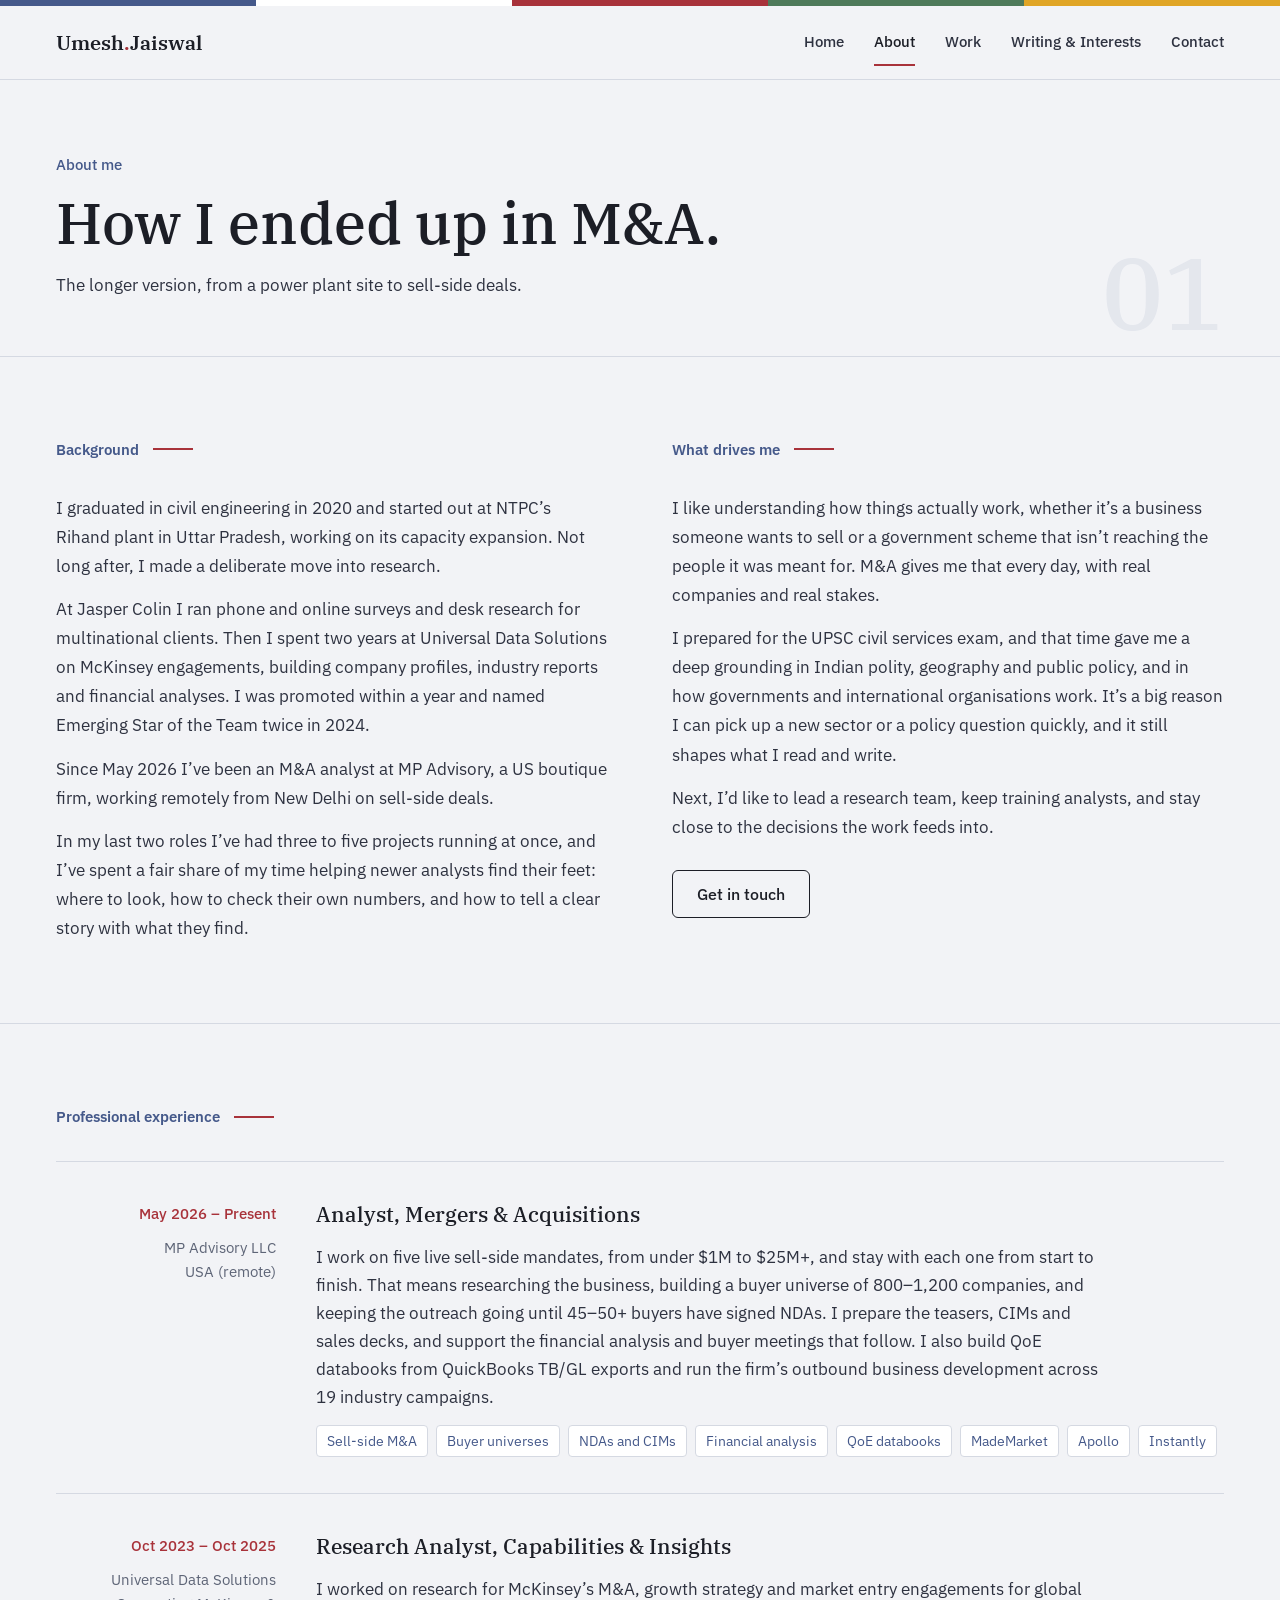
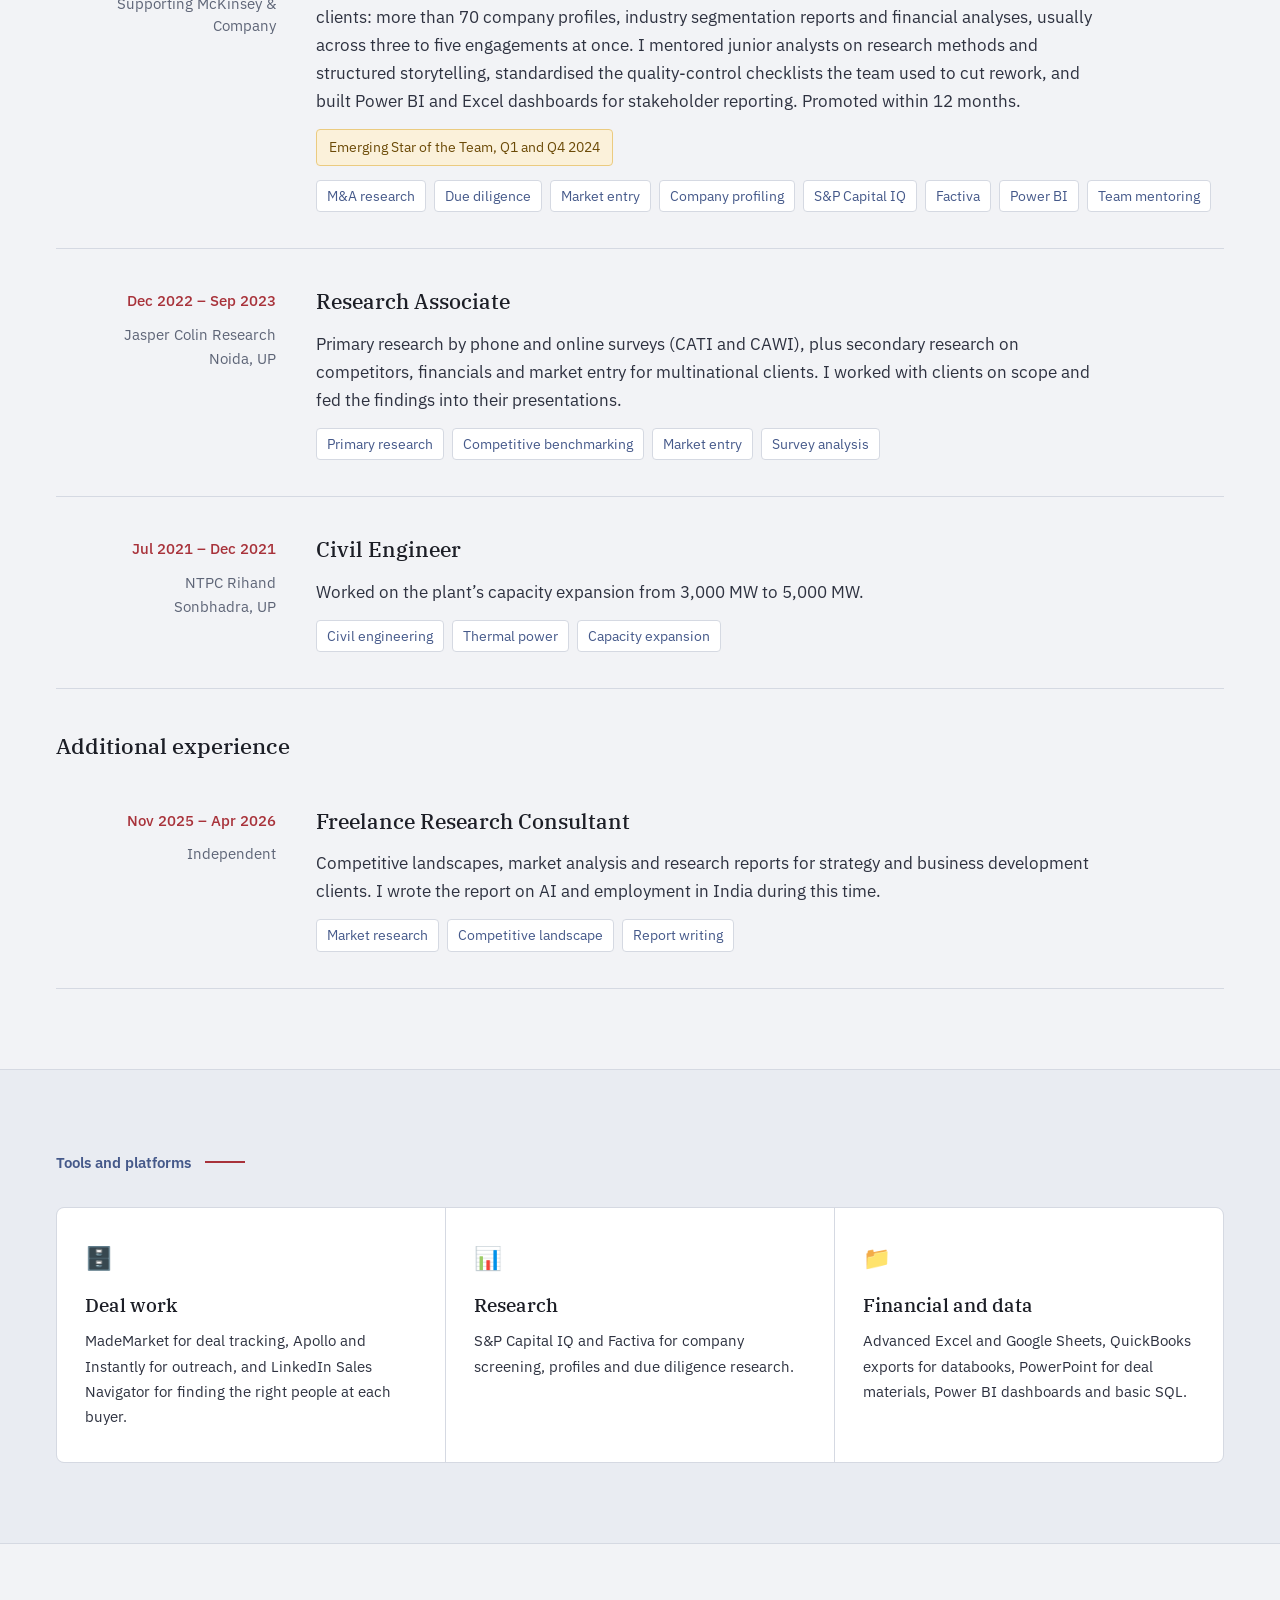
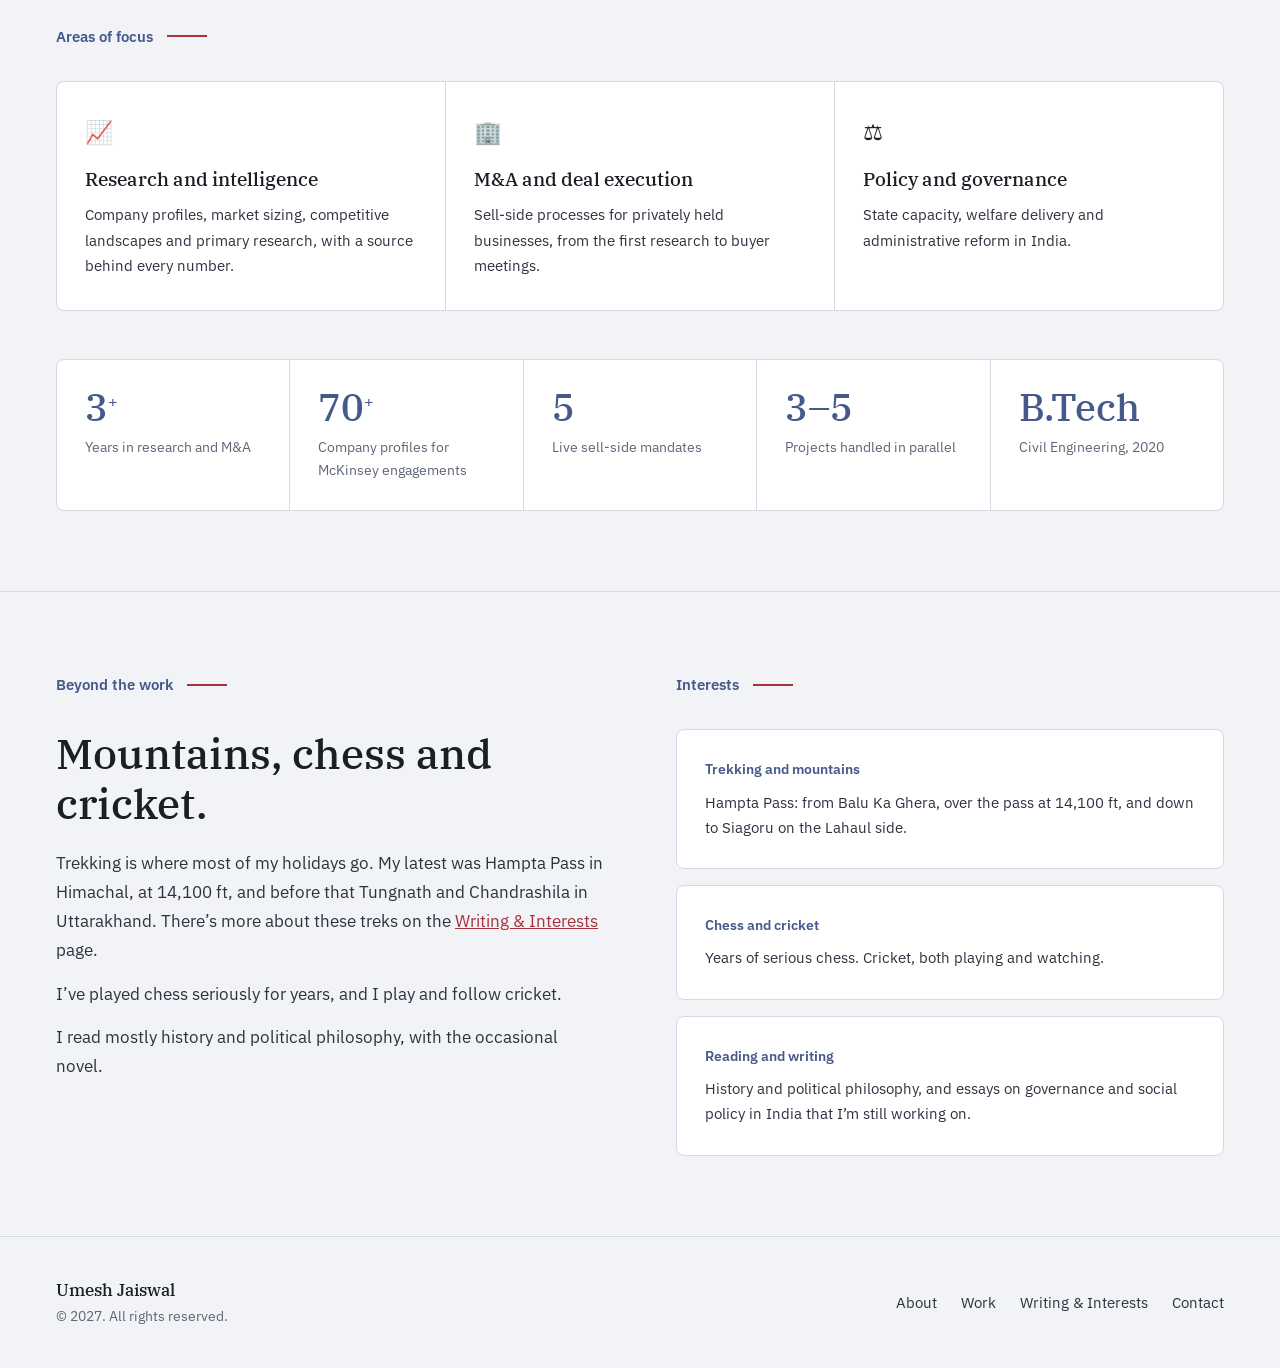
==== commit c0855ad1: "Add files via upload" ====
--- a/about.html
+++ b/about.html
@@ -4,219 +4,251 @@
 <meta charset="UTF-8">
 <meta name="viewport" content="width=device-width, initial-scale=1.0">
 <title>About — Umesh Jaiswal</title>
+<meta name="description" content="How Umesh Jaiswal went from civil engineering at NTPC to research on McKinsey engagements and sell-side M&amp;A at MP Advisory.">
+<link rel="icon" href="images/favicon.svg" type="image/svg+xml">
+<link rel="preconnect" href="https://fonts.googleapis.com">
+<link rel="preconnect" href="https://fonts.gstatic.com" crossorigin>
+<link href="https://fonts.googleapis.com/css2?family=IBM+Plex+Sans:wght@400;500;600&amp;family=IBM+Plex+Serif:wght@500;600&amp;display=swap" rel="stylesheet">
 <link rel="stylesheet" href="style.css">
+<script>document.documentElement.classList.add('js');</script>
 </head>
 <body>
 
-<div class="cur" id="cur"></div>
-<div class="cur-ring" id="cur-ring"></div>
-
-<nav id="nav">
-  <a href="index.html" class="nav-logo">Umesh<span>.</span>Jaiswal</a>
-  <ul>
-    <li><a href="index.html">Home</a></li>
-    <li><a href="about.html" class="active">About</a></li>
-    <li><a href="projects.html">Work</a></li>
-    <li><a href="blog.html">Writing &amp; Interests</a></li>
-    <li><a href="contact.html">Contact</a></li>
-  </ul>
-</nav>
-
+<header class="topbar">
+  <div class="flags" aria-hidden="true"><span></span><span></span><span></span><span></span><span></span></div>
+  <nav id="nav" aria-label="Main">
+    <a href="index.html" class="nav-logo">Umesh<span>.</span>Jaiswal</a>
+    <ul>
+      <li><a href="index.html">Home</a></li>
+      <li><a href="about.html" class="active" aria-current="page">About</a></li>
+      <li><a href="projects.html">Work</a></li>
+      <li><a href="blog.html">Writing &amp; Interests</a></li>
+      <li><a href="contact.html">Contact</a></li>
+    </ul>
+  </nav>
+</header>
+
+<main>
 <div class="ph">
-  <div class="ph-lbl">About Me</div>
-  <h1>Analyst, writer,<br>and reluctant mountaineer.</h1>
-  <p>On who I am, what I think about, and the thread that connects all of it.</p>
-  <div class="ph-num">01</div>
+  <div class="ph-lbl">About me</div>
+  <h1>How I ended up in M&amp;A.</h1>
+  <p>The longer version, from a power plant site to sell-side deals.</p>
+  <div class="ph-num" aria-hidden="true">01</div>
 </div>
 
 <!-- INTRO -->
 <section class="s">
-  <div class="g2">
+  <div class="wrap g2">
     <div class="rv">
       <div class="sec-lbl">Background</div>
-      <p class="lead">I am a Civil Engineering graduate (B.Tech, 2020) who made a deliberate turn toward research, strategy, and the broader questions of how organisations and societies operate. That pivot grew from a persistent conviction that the most interesting problems sit at the intersection of data and judgment, not within technical silos alone.</p>
-      <p class="lead" style="margin-top:15px;">My career has centred on research, competitive intelligence, and consulting support. Across roles at Universal Data Solutions supporting McKinsey and Company, and at Jasper Colin Research, I built a track record of delivering structured, high-quality research under tight deadlines in fast-moving consulting environments. I have worked on M&amp;A research, due diligence, market entry strategy, competitive benchmarking, and primary research design, and have managed concurrent workstreams across global client mandates.</p>
-      <p class="lead" style="margin-top:15px;">I completed a Robotics and Automation workshop at IIT BHU, Varanasi, an experience that reinforced the value of first-principles thinking and precision, both standards I carry into every research engagement.</p>
+      <p class="lead">I graduated in civil engineering in 2020 and started out at NTPC’s Rihand plant in Uttar Pradesh, working on its capacity expansion. Not long after, I made a deliberate move into research.</p>
+      <p class="lead">At Jasper Colin I ran phone and online surveys and desk research for multinational clients. Then I spent two years at Universal Data Solutions on McKinsey engagements, building company profiles, industry reports and financial analyses. I was promoted within a year and named Emerging Star of the Team twice in 2024.</p>
+      <p class="lead">Since May 2026 I’ve been an M&amp;A analyst at MP Advisory, a US boutique firm, working remotely from New Delhi on sell-side deals.</p>
+      <p class="lead">In my last two roles I’ve had three to five projects running at once, and I’ve spent a fair share of my time helping newer analysts find their feet: where to look, how to check their own numbers, and how to tell a clear story with what they find.</p>
     </div>
     <div class="rv d2">
-      <div class="sec-lbl">What Drives Me</div>
-      <p class="lead">Three questions keep returning: <em style="font-family:var(--serif);color:var(--t1);">How are institutions designed? Where do they break down? What would make them better?</em> They surface in my professional work, in the essays I write, and in the way I read.</p>
-      <p class="lead" style="margin-top:15px;">Years of deep engagement with India's polity, history, economy, and society, driven initially by civil services preparation, have given me a lens that goes beyond data. I understand the constitutional architecture, the administrative machinery, and the social tensions that shape policy outcomes. That context informs everything I research and write.</p>
-      <p class="lead" style="margin-top:15px;">My aspiration is management and strategy consulting. I want to work on the kinds of problems where analytical rigour, clear communication, and genuine intellectual engagement all matter at once.</p>
-      <a href="contact.html" class="btn btn-o" style="margin-top:34px;display:inline-flex;">Get in Touch &rarr;</a>
+      <div class="sec-lbl">What drives me</div>
+      <p class="lead">I like understanding how things actually work, whether it’s a business someone wants to sell or a government scheme that isn’t reaching the people it was meant for. M&amp;A gives me that every day, with real companies and real stakes.</p>
+      <p class="lead">I prepared for the UPSC civil services exam, and that time gave me a deep grounding in Indian polity, geography and public policy, and in how governments and international organisations work. It’s a big reason I can pick up a new sector or a policy question quickly, and it still shapes what I read and write.</p>
+      <p class="lead">Next, I’d like to lead a research team, keep training analysts, and stay close to the decisions the work feeds into.</p>
+      <a href="contact.html" class="btn btn-o" style="margin-top:28px;">Get in touch</a>
     </div>
   </div>
 </section>
 
 <!-- PROFESSIONAL EXPERIENCE -->
-<section class="s" style="border-top:1px solid var(--border);">
-  <div class="sec-lbl">Professional Experience</div>
+<section class="s">
+  <div class="wrap">
+  <div class="sec-lbl">Professional experience</div>
   <div class="exp-list">
 
     <div class="exp-item rv">
       <div class="exp-meta">
-        <span class="exp-period">Oct 2023 to Oct 2025</span>
-        <span class="exp-org">Universal Data Solutions<br><em style="font-size:.75rem;font-style:normal;color:var(--t3);">Supporting McKinsey &amp; Company</em></span>
+        <span class="exp-period">May 2026 – Present</span>
+        <span class="exp-org">MP Advisory LLC<em>USA (remote)</em></span>
+      </div>
+      <div>
+        <div class="exp-role">Analyst, Mergers &amp; Acquisitions</div>
+        <p class="exp-desc">I work on five live sell-side mandates, from under $1M to $25M+, and stay with each one from start to finish. That means researching the business, building a buyer universe of 800–1,200 companies, and keeping the outreach going until 45–50+ buyers have signed NDAs. I prepare the teasers, CIMs and sales decks, and support the financial analysis and buyer meetings that follow. I also build QoE databooks from QuickBooks TB/GL exports and run the firm’s outbound business development across 19 industry campaigns.</p>
+        <div class="exp-tags">
+          <span class="tag">Sell-side M&amp;A</span>
+          <span class="tag">Buyer universes</span>
+          <span class="tag">NDAs and CIMs</span>
+          <span class="tag">Financial analysis</span>
+          <span class="tag">QoE databooks</span>
+          <span class="tag">MadeMarket</span>
+          <span class="tag">Apollo</span>
+          <span class="tag">Instantly</span>
+        </div>
+      </div>
+    </div>
+
+    <div class="exp-item rv">
+      <div class="exp-meta">
+        <span class="exp-period">Oct 2023 – Oct 2025</span>
+        <span class="exp-org">Universal Data Solutions<em>Supporting McKinsey &amp; Company</em></span>
       </div>
       <div>
         <div class="exp-role">Research Analyst, Capabilities &amp; Insights</div>
-        <p class="exp-desc">Delivered end-to-end research across 70+ company profiles, industry segmentation reports, and financial analyses in support of McKinsey's M&amp;A, growth strategy, and market entry mandates for global clients. Managed 3 to 5 concurrent research engagements simultaneously, consistently meeting tight deadlines while maintaining high data quality across ICT/TMT and diversified verticals. Synthesised intelligence from S&amp;P Capital IQ, Factiva, and proprietary databases into executive-ready reports and presentations. Mentored junior analysts on research quality and structured storytelling. Designed and maintained dashboard-driven analytics for stakeholder reporting using Power BI and Excel.</p>
-        <div class="award-badge">⭐ Emerging Star of the Team, Q1 and Q4 2024</div>
-        <div class="exp-tags" style="margin-top:14px;">
-          <span class="tag">M&amp;A Research</span>
-          <span class="tag">Due Diligence</span>
-          <span class="tag">Market Entry Strategy</span>
-          <span class="tag">Company Profiling</span>
+        <p class="exp-desc">I worked on research for McKinsey’s M&amp;A, growth strategy and market entry engagements for global clients: more than 70 company profiles, industry segmentation reports and financial analyses, usually across three to five engagements at once. I mentored junior analysts on research methods and structured storytelling, standardised the quality-control checklists the team used to cut rework, and built Power BI and Excel dashboards for stakeholder reporting. Promoted within 12 months.</p>
+        <div class="award-badge">Emerging Star of the Team, Q1 and Q4 2024</div>
+        <div class="exp-tags">
+          <span class="tag">M&amp;A research</span>
+          <span class="tag">Due diligence</span>
+          <span class="tag">Market entry</span>
+          <span class="tag">Company profiling</span>
           <span class="tag">S&amp;P Capital IQ</span>
           <span class="tag">Factiva</span>
           <span class="tag">Power BI</span>
-          <span class="tag">MS Excel</span>
-          <span class="tag">PowerPoint</span>
-          <span class="tag">Team Mentoring</span>
-        </div>
-      </div>
-    </div>
-
-    <div class="exp-item rv d1">
-      <div class="exp-meta">
-        <span class="exp-period">Dec 2022 to Sept 2023</span>
-        <span class="exp-org">Jasper Colin Research<br><em style="font-size:.75rem;font-style:normal;color:var(--t3);">Noida, UP</em></span>
+          <span class="tag">Team mentoring</span>
+        </div>
+      </div>
+    </div>
+
+    <div class="exp-item rv">
+      <div class="exp-meta">
+        <span class="exp-period">Dec 2022 – Sep 2023</span>
+        <span class="exp-org">Jasper Colin Research<em>Noida, UP</em></span>
       </div>
       <div>
         <div class="exp-role">Research Associate</div>
-        <p class="exp-desc">Executed comprehensive primary and secondary research across financial analysis, competitor benchmarking, and market entry strategy for multinational clients. Conducted CATI and CAWI-based primary surveys, analysed data to identify emerging trends, customer preference shifts, and growth opportunities. Collaborated with clients to define research scope, incorporated iterative feedback, and delivered structured, decision-ready insights. Contributed to client-facing presentations and internal reviews, strengthening evidence-based recommendations that directly influenced strategic guidance.</p>
-        <div class="exp-tags" style="margin-top:14px;">
-          <span class="tag">Primary Research (CATI/CAWI)</span>
-          <span class="tag">Competitive Benchmarking</span>
-          <span class="tag">Market Entry</span>
-          <span class="tag">Financial Analysis</span>
-          <span class="tag">Client Engagement</span>
-          <span class="tag">Survey Analysis</span>
-        </div>
-      </div>
-    </div>
-
-    <div class="exp-item rv d2">
-      <div class="exp-meta">
-        <span class="exp-period">Nov 2021 to Jul 2022</span>
-        <span class="exp-org">GyanDhan<br><em style="font-size:.75rem;font-style:normal;color:var(--t3);">New Delhi</em></span>
-      </div>
-      <div>
-        <div class="exp-role">Relationship Manager</div>
-        <p class="exp-desc">Managed institutional partner relationships across secured lending channels, including SBI and Bank of Baroda, ensuring process adherence for education financing products. Resolved customer and partner escalations through cross-functional coordination, improving turnaround time and service delivery outcomes. Communicated regulatory requirements and loan product guidelines to internal teams and external stakeholders.</p>
-        <div class="exp-tags" style="margin-top:14px;">
-          <span class="tag">Relationship Management</span>
-          <span class="tag">Stakeholder Communication</span>
-          <span class="tag">Financial Products</span>
-          <span class="tag">Operations</span>
-        </div>
-      </div>
-    </div>
-
-    <div class="exp-item rv d3">
-      <div class="exp-meta">
-        <span class="exp-period">Nov 2025 to Present</span>
+        <p class="exp-desc">Primary research by phone and online surveys (CATI and CAWI), plus secondary research on competitors, financials and market entry for multinational clients. I worked with clients on scope and fed the findings into their presentations.</p>
+        <div class="exp-tags">
+          <span class="tag">Primary research</span>
+          <span class="tag">Competitive benchmarking</span>
+          <span class="tag">Market entry</span>
+          <span class="tag">Survey analysis</span>
+        </div>
+      </div>
+    </div>
+
+    <div class="exp-item rv">
+      <div class="exp-meta">
+        <span class="exp-period">Jul 2021 – Dec 2021</span>
+        <span class="exp-org">NTPC Rihand<em>Sonbhadra, UP</em></span>
+      </div>
+      <div>
+        <div class="exp-role">Civil Engineer</div>
+        <p class="exp-desc">Worked on the plant’s capacity expansion from 3,000 MW to 5,000 MW.</p>
+        <div class="exp-tags">
+          <span class="tag">Civil engineering</span>
+          <span class="tag">Thermal power</span>
+          <span class="tag">Capacity expansion</span>
+        </div>
+      </div>
+    </div>
+
+    <h3 class="exp-sub">Additional experience</h3>
+
+    <div class="exp-item rv">
+      <div class="exp-meta">
+        <span class="exp-period">Nov 2025 – Apr 2026</span>
         <span class="exp-org">Independent</span>
       </div>
       <div>
         <div class="exp-role">Freelance Research Consultant</div>
-        <p class="exp-desc">Undertaking independent projects in secondary research, competitive landscape mapping, database management, market analysis, and report writing for clients across strategy and business development functions. Also developing a body of long-form writing on Indian governance, polity, and social policy. Tools used include Power BI, MySQL, Excel, and research databases for data structuring and visualisation.</p>
-        <div class="exp-tags" style="margin-top:14px;">
-          <span class="tag">Market Research</span>
-          <span class="tag">Competitive Landscape</span>
-          <span class="tag">Policy Writing</span>
-          <span class="tag">Power BI</span>
-          <span class="tag">MySQL</span>
-        </div>
-      </div>
-    </div>
-
+        <p class="exp-desc">Competitive landscapes, market analysis and research reports for strategy and business development clients. I wrote the report on AI and employment in India during this time.</p>
+        <div class="exp-tags">
+          <span class="tag">Market research</span>
+          <span class="tag">Competitive landscape</span>
+          <span class="tag">Report writing</span>
+        </div>
+      </div>
+    </div>
+
+  </div>
   </div>
 </section>
 
 <!-- TOOLS -->
 <section class="s alt">
-  <div class="sec-lbl">Tools &amp; Platforms</div>
+  <div class="wrap">
+  <div class="sec-lbl">Tools and platforms</div>
   <div class="pillar-grid">
     <div class="pillar rv d1">
-      <span class="icon">🗄️</span>
-      <h4>Data &amp; Visualisation</h4>
-      <p>Power BI for interactive dashboards and stakeholder-ready visual reporting. MySQL for data querying, structuring, and management across research and analytics projects.</p>
+      <span class="icon" aria-hidden="true">🗄️</span>
+      <h4>Deal work</h4>
+      <p>MadeMarket for deal tracking, Apollo and Instantly for outreach, and LinkedIn Sales Navigator for finding the right people at each buyer.</p>
     </div>
     <div class="pillar rv d2">
-      <span class="icon">📊</span>
-      <h4>Research Platforms</h4>
-      <p>S&amp;P Capital IQ, Factiva, and Sales Navigator, used extensively for company screening, M&amp;A research, industry analysis, and due diligence in consulting-grade project environments.</p>
+      <span class="icon" aria-hidden="true">📊</span>
+      <h4>Research</h4>
+      <p>S&amp;P Capital IQ and Factiva for company screening, profiles and due diligence research.</p>
     </div>
     <div class="pillar rv d3">
-      <span class="icon">📁</span>
-      <h4>Productivity Suite</h4>
-      <p>Advanced MS Excel (modelling, structuring, analysis) and PowerPoint (executive-level presentation design), used daily throughout professional engagements.</p>
-    </div>
+      <span class="icon" aria-hidden="true">📁</span>
+      <h4>Financial and data</h4>
+      <p>Advanced Excel and Google Sheets, QuickBooks exports for databooks, PowerPoint for deal materials, Power BI dashboards and basic SQL.</p>
+    </div>
+  </div>
   </div>
 </section>
 
 <!-- AREAS OF FOCUS -->
 <section class="s">
-  <div class="sec-lbl">Areas of Focus</div>
+  <div class="wrap">
+  <div class="sec-lbl">Areas of focus</div>
   <div class="pillar-grid">
     <div class="pillar rv d1">
-      <span class="icon">🏢</span>
-      <h4>Strategy &amp; Consulting</h4>
-      <p>Management consulting aspiration grounded in real delivery experience. From M&amp;A research and market entry to competitive benchmarking and decision frameworks, built for consulting-grade rigour.</p>
+      <span class="icon" aria-hidden="true">📈</span>
+      <h4>Research and intelligence</h4>
+      <p>Company profiles, market sizing, competitive landscapes and primary research, with a source behind every number.</p>
     </div>
     <div class="pillar rv d2">
-      <span class="icon">📈</span>
-      <h4>Research &amp; Intelligence</h4>
-      <p>Market intelligence, competitive analysis, and structured problem-solving, with an emphasis on translating complexity into findings that hold up under scrutiny and drive decisions.</p>
+      <span class="icon" aria-hidden="true">🏢</span>
+      <h4>M&amp;A and deal execution</h4>
+      <p>Sell-side processes for privately held businesses, from the first research to buyer meetings.</p>
     </div>
     <div class="pillar rv d3">
-      <span class="icon">⚖️</span>
-      <h4>Policy &amp; Governance</h4>
-      <p>State capacity, welfare design, and administrative reform, informed by deep study of Indian polity, public administration, and the structural realities behind policy outcomes.</p>
-    </div>
-  </div>
-  <div class="stat-row rv" style="margin-top:56px;">
-    <div class="sr-item"><div class="n">3<sup>+</sup></div><div class="d">Years in research, strategy and consulting support</div></div>
-    <div class="sr-item"><div class="n">70<sup>+</sup></div><div class="d">Company profiles · McKinsey engagement</div></div>
-    <div class="sr-item"><div class="n">B.Tech</div><div class="d">Civil Engineering · Graduate 2020</div></div>
-    <div class="sr-item"><div class="n">DEL</div><div class="d">Based in Delhi</div></div>
+      <span class="icon" aria-hidden="true">⚖️</span>
+      <h4>Policy and governance</h4>
+      <p>State capacity, welfare delivery and administrative reform in India.</p>
+    </div>
+  </div>
+  <div class="stat-row rv">
+    <div class="sr-item"><div class="n">3<sup>+</sup></div><div class="d">Years in research and M&amp;A</div></div>
+    <div class="sr-item"><div class="n">70<sup>+</sup></div><div class="d">Company profiles for McKinsey engagements</div></div>
+    <div class="sr-item"><div class="n">5</div><div class="d">Live sell-side mandates</div></div>
+    <div class="sr-item"><div class="n">3–5</div><div class="d">Projects handled in parallel</div></div>
+    <div class="sr-item"><div class="n">B.Tech</div><div class="d">Civil Engineering, 2020</div></div>
+  </div>
   </div>
 </section>
 
 <!-- BEYOND WORK -->
-<section class="s" style="border-top:1px solid var(--border);">
-  <div class="g21">
+<section class="s">
+  <div class="wrap g21">
     <div class="rv">
-      <div class="sec-lbl">Beyond the Work</div>
-      <h2>Mountains, chess,<br>and open questions.</h2>
-      <p class="lead">Trekking is my other discipline. The Himalayas require the same skills that good strategy demands: careful planning, honest reading of the terrain, and knowing when to reassess. Last summit: Chandrashila, Uttarakhand (~12,200 ft). Next target: 16,000 ft in the 2026 season.</p>
-      <p class="lead" style="margin-top:15px;">Chess has been a serious and long-standing interest. It sharpens instincts that transfer directly into analytical work: reading positions ahead, managing uncertainty, and knowing which concession opens a better outcome later.</p>
-      <p class="lead" style="margin-top:15px;">Cricket is a genuine passion, both as a player and a follower. I read widely, mostly history, political philosophy, and the occasional novel that resists easy resolution.</p>
+      <div class="sec-lbl">Beyond the work</div>
+      <h2>Mountains, chess and cricket.</h2>
+      <p class="lead">Trekking is where most of my holidays go. My latest was Hampta Pass in Himachal, at 14,100 ft, and before that Tungnath and Chandrashila in Uttarakhand. There’s more about these treks on the <a href="blog.html">Writing &amp; Interests</a> page.</p>
+      <p class="lead">I’ve played chess seriously for years, and I play and follow cricket.</p>
+      <p class="lead">I read mostly history and political philosophy, with the occasional novel.</p>
     </div>
     <div class="rv d2">
-      <div class="sec-lbl">Interests &amp; Pursuits</div>
+      <div class="sec-lbl">Interests</div>
       <div style="display:flex;flex-direction:column;gap:16px;">
-        <div class="card" style="padding:26px;">
-          <div class="card-lbl">Trekking &amp; Mountains</div>
-          <p style="font-size:.88rem;">Completed Chandrashila Summit (~12,200 ft). Targeting a 16,000 ft Himalayan trek in the 2026 season. Travel more broadly is how I test assumptions about people and places.</p>
-        </div>
-        <div class="card" style="padding:26px;">
-          <div class="card-lbl">Chess &amp; Cricket</div>
-          <p style="font-size:.88rem;">Strong chess proficiency, a game I have played seriously for years. An equally committed follower and player of cricket, drawn to both the strategy and the patience the game demands.</p>
-        </div>
-        <div class="card" style="padding:26px;">
-          <div class="card-lbl">Reading &amp; Writing</div>
-          <p style="font-size:.88rem;">History, political philosophy, and analytical long-form. Writing essays on governance, social justice, and the ideas shaping contemporary India is both a discipline and a genuine interest.</p>
-        </div>
-      </div>
-    </div>
-  </div>
-</section>
+        <div class="card">
+          <div class="card-lbl">Trekking and mountains</div>
+          <p>Hampta Pass: from Balu Ka Ghera, over the pass at 14,100 ft, and down to Siagoru on the Lahaul side.</p>
+        </div>
+        <div class="card">
+          <div class="card-lbl">Chess and cricket</div>
+          <p>Years of serious chess. Cricket, both playing and watching.</p>
+        </div>
+        <div class="card">
+          <div class="card-lbl">Reading and writing</div>
+          <p>History and political philosophy, and essays on governance and social policy in India that I’m still working on.</p>
+        </div>
+      </div>
+    </div>
+  </div>
+</section>
+</main>
 
 <footer>
-  <div class="fl"><div class="fn">Umesh Jaiswal</div>© 2026 · All Rights Reserved</div>
-  <nav class="fnav">
+  <div class="fl"><div class="fn">Umesh Jaiswal</div>© 2027. All rights reserved.</div>
+  <nav class="fnav" aria-label="Footer">
     <a href="about.html">About</a>
     <a href="projects.html">Work</a>
     <a href="blog.html">Writing &amp; Interests</a>
--- a/style.css
+++ b/style.css
@@ -1,195 +1,256 @@
 /* ============================================================
    UMESH JAISWAL — SHARED STYLESHEET
+   Light theme; colours taken from the Chandrashila summit photos
    ============================================================ */
-@import url('https://fonts.googleapis.com/css2?family=Cormorant+Garamond:ital,wght@0,300;0,400;0,600;1,300;1,400&family=DM+Sans:opsz,wght@9..40,300;9..40,400;9..40,500&display=swap');
 
 :root{
-  --bg:#0a0f1c;--bg2:#0d1422;--card:rgba(255,255,255,0.032);--border:rgba(255,255,255,0.07);
-  --gold:#c9a84c;--gd:rgba(201,168,76,0.18);--gl:rgba(201,168,76,0.28);
-  --t1:#ede8de;--t2:#8a97a8;--t3:#4a5666;
-  --serif:'Cormorant Garamond',Georgia,serif;--sans:'DM Sans',system-ui,sans-serif;
+  --bg:#F2F3F6; --bg2:#FFFFFF; --border:#D5D9E2;
+  --t1:#1C1E26; --t2:#2E3240; --t3:#5E6577;
+  --slate:#45598A; --crimson:#A8323A; --crimson-dk:#7E2229; --pine:#4F7A5A; --saffron:#E0A526;
+  --serif:'IBM Plex Serif',Georgia,serif; --sans:'IBM Plex Sans',system-ui,-apple-system,'Segoe UI',sans-serif;
 }
 *,*::before,*::after{margin:0;padding:0;box-sizing:border-box;}
-html{scroll-behavior:smooth;}
-body{font-family:var(--sans);background:var(--bg);color:var(--t1);line-height:1.7;overflow-x:hidden;-webkit-font-smoothing:antialiased;}
-body::after{content:'';position:fixed;inset:0;opacity:0.018;pointer-events:none;z-index:9990;
-background-image:url("data:image/svg+xml,%3Csvg xmlns='http://www.w3.org/2000/svg' width='300' height='300'%3E%3Cfilter id='n'%3E%3CfeTurbulence type='fractalNoise' baseFrequency='0.75' numOctaves='4' stitchTiles='stitch'/%3E%3C/filter%3E%3Crect width='300' height='300' filter='url(%23n)'/%3E%3C/svg%3E");}
-
-/* CURSOR */
-.cur,.cur-ring{position:fixed;top:0;left:0;pointer-events:none;border-radius:50%;z-index:9999;}
-.cur{width:7px;height:7px;background:var(--gold);margin:-3.5px 0 0 -3.5px;transition:transform .15s ease;}
-.cur-ring{width:34px;height:34px;border:1px solid var(--gl);margin:-17px 0 0 -17px;transition:opacity .3s;opacity:.55;}
-
-/* NAV */
-nav#nav{position:fixed;top:0;width:100%;height:66px;display:flex;align-items:center;justify-content:space-between;padding:0 56px;background:rgba(10,15,28,.92);backdrop-filter:blur(24px);border-bottom:1px solid var(--border);z-index:1000;transition:box-shadow .3s;}
-.nav-logo{font-family:var(--serif);font-size:1.15rem;font-weight:300;color:var(--t1);text-decoration:none;letter-spacing:.06em;}
-.nav-logo span{color:var(--gold);}
-nav#nav ul{list-style:none;display:flex;gap:34px;}
-nav#nav ul a{color:var(--t2);text-decoration:none;font-size:.77rem;font-weight:400;letter-spacing:.1em;text-transform:uppercase;position:relative;transition:color .25s;}
-nav#nav ul a::after{content:'';position:absolute;bottom:-4px;left:0;width:0;height:1px;background:var(--gold);transition:width .25s;}
-nav#nav ul a:hover,nav#nav ul a.active{color:var(--gold);}
-nav#nav ul a:hover::after,nav#nav ul a.active::after{width:100%;}
+@media (prefers-reduced-motion:no-preference){html{scroll-behavior:smooth;}}
+body{font-family:var(--sans);background:var(--bg);color:var(--t1);font-size:17px;line-height:1.65;-webkit-font-smoothing:antialiased;}
+img{max-width:100%;display:block;}
+a{color:var(--crimson);}
+a:hover{color:var(--crimson-dk);}
+:focus-visible{outline:3px solid var(--slate);outline-offset:3px;border-radius:2px;}
+
+/* PRAYER-FLAG STRIP + NAV */
+.flags{display:flex;height:6px;}
+.flags span{flex:1;}
+.flags span:nth-child(1){background:var(--slate);}
+.flags span:nth-child(2){background:#FFFFFF;}
+.flags span:nth-child(3){background:var(--crimson);}
+.flags span:nth-child(4){background:var(--pine);}
+.flags span:nth-child(5){background:var(--saffron);}
+.topbar{position:sticky;top:0;z-index:100;background:rgba(242,243,246,.94);backdrop-filter:blur(12px);-webkit-backdrop-filter:blur(12px);transition:box-shadow .3s;}
+.topbar.scrolled{box-shadow:0 2px 16px rgba(28,30,38,.08);}
+nav#nav{display:flex;flex-wrap:wrap;align-items:center;justify-content:space-between;gap:4px 24px;padding:12px 56px;border-bottom:1px solid var(--border);}
+.nav-logo{font-family:var(--serif);font-size:1.25rem;font-weight:600;color:var(--t1);text-decoration:none;padding:8px 0;}
+.nav-logo span{color:var(--crimson);}
+nav#nav ul{list-style:none;display:flex;flex-wrap:wrap;gap:0 30px;}
+nav#nav ul a{display:inline-block;padding:10px 0;color:var(--t2);text-decoration:none;font-size:.95rem;font-weight:500;border-bottom:2px solid transparent;}
+nav#nav ul a:hover{color:var(--crimson);}
+nav#nav ul a.active{color:var(--t1);border-bottom-color:var(--crimson);}
 
 /* PAGE HEADER */
-.ph{padding:calc(66px + 80px) 56px 64px;position:relative;border-bottom:1px solid var(--border);}
-.ph-lbl{font-size:.69rem;letter-spacing:.22em;text-transform:uppercase;color:var(--gold);margin-bottom:16px;}
-.ph h1{font-family:var(--serif);font-size:clamp(2.6rem,5.5vw,4.2rem);font-weight:300;line-height:1.1;max-width:720px;}
-.ph p{margin-top:14px;font-size:.97rem;color:var(--t2);max-width:520px;font-weight:300;line-height:1.8;}
-.ph-num{position:absolute;right:56px;bottom:20px;font-family:var(--serif);font-size:clamp(4rem,8vw,7rem);font-weight:300;color:rgba(201,168,76,.05);line-height:1;user-select:none;}
-.ph{animation:phIn .7s ease .1s both;}
-@keyframes phIn{from{opacity:0;transform:translateY(20px)}to{opacity:1;transform:translateY(0)}}
+.ph{padding:72px 56px 56px;position:relative;border-bottom:1px solid var(--border);overflow:hidden;}
+.ph-lbl{font-size:.95rem;font-weight:500;color:var(--slate);margin-bottom:14px;}
+.ph h1{font-family:var(--serif);font-size:clamp(2.3rem,5vw,3.6rem);font-weight:500;line-height:1.12;max-width:760px;}
+.ph p{margin-top:16px;font-size:1.06rem;color:var(--t2);max-width:560px;}
+.ph-num{position:absolute;right:56px;bottom:12px;font-family:var(--serif);font-size:clamp(4rem,8vw,7rem);font-weight:500;color:rgba(69,89,138,.08);line-height:1;user-select:none;}
 
 /* SECTIONS */
-section.s{padding:88px 56px;position:relative;z-index:1;}
+section.s{padding:80px 56px;position:relative;}
 section.s+section.s{border-top:1px solid var(--border);}
-.alt{background:rgba(201,168,76,.02);}
-.sec-lbl{font-size:.69rem;letter-spacing:.22em;text-transform:uppercase;color:var(--gold);margin-bottom:44px;display:flex;align-items:center;gap:14px;}
-.sec-lbl::after{content:'';width:48px;height:1px;background:var(--gl);}
+.alt{background:#E9ECF2;}
+.sec-lbl{font-size:.95rem;font-weight:600;color:var(--slate);margin-bottom:32px;display:flex;align-items:center;gap:14px;}
+.sec-lbl::after{content:'';width:40px;height:2px;background:var(--crimson);}
+.wrap{max-width:1168px;margin:0 auto;}
 
 /* GRIDS */
-.g3{display:grid;grid-template-columns:repeat(3,1fr);gap:22px;}
-.g2{display:grid;grid-template-columns:1fr 1fr;gap:72px;align-items:start;}
-.g21{display:grid;grid-template-columns:1fr 1fr;gap:80px;align-items:center;}
+.g3{display:grid;grid-template-columns:repeat(3,1fr);gap:20px;}
+.g2{display:grid;grid-template-columns:1fr 1fr;gap:64px;align-items:start;}
+.g21{display:grid;grid-template-columns:1fr 1fr;gap:72px;align-items:start;}
 
 /* CARDS */
-.card{background:var(--card);border:1px solid var(--border);border-radius:2px;padding:30px;position:relative;overflow:hidden;transition:border-color .3s,transform .3s,box-shadow .3s;}
-.card::after{content:'';position:absolute;left:0;bottom:0;width:0;height:1px;background:var(--gold);transition:width .4s ease;}
-.card:hover{border-color:var(--gl);transform:translateY(-4px);box-shadow:0 18px 48px rgba(0,0,0,.45);}
-.card:hover::after{width:100%;}
-.card-lbl{font-size:.67rem;letter-spacing:.15em;text-transform:uppercase;color:var(--gold);margin-bottom:10px;}
-.card h3{font-family:var(--serif);font-size:1.2rem;font-weight:400;line-height:1.35;margin-bottom:12px;}
-.card p{font-size:.86rem;color:var(--t2);line-height:1.7;}
-.card-meta{font-size:.7rem;color:var(--t3);letter-spacing:.04em;margin-bottom:13px;}
-.card-lnk{display:inline-flex;align-items:center;gap:6px;font-size:.71rem;letter-spacing:.1em;text-transform:uppercase;color:var(--gold);text-decoration:none;margin-top:18px;transition:gap .2s;}
-.card-lnk:hover{gap:10px;}
+.card{background:var(--bg2);border:1px solid var(--border);border-radius:8px;padding:28px;transition:border-color .25s;}
+.card:hover{border-color:#B7BECC;}
+.card-lbl{font-size:.88rem;font-weight:600;color:var(--slate);margin-bottom:8px;}
+.card h3{font-family:var(--serif);font-size:1.25rem;font-weight:500;line-height:1.35;margin-bottom:10px;}
+.card p{font-size:.96rem;color:var(--t2);}
+.card-meta{font-size:.88rem;color:var(--t3);margin-bottom:10px;}
+.card-lnk{display:inline-block;margin-top:16px;font-size:.95rem;font-weight:500;padding:6px 0;}
+.card-lnk.muted{color:var(--t3);text-decoration:none;cursor:default;}
 
 /* PILLAR GRID */
-.pillar-grid{display:grid;grid-template-columns:repeat(3,1fr);gap:1px;background:var(--border);border:1px solid var(--border);border-radius:2px;overflow:hidden;}
-.pillar{background:var(--bg2);padding:38px 30px;transition:background .3s;}
-.pillar:hover{background:rgba(201,168,76,.03);}
-.pillar .icon{font-size:1.4rem;margin-bottom:14px;display:block;}
-.pillar h4{font-family:var(--serif);font-size:1.2rem;font-weight:400;margin-bottom:10px;}
-.pillar p{font-size:.86rem;color:var(--t2);line-height:1.72;}
+.pillar-grid{display:grid;grid-template-columns:repeat(3,1fr);gap:1px;background:var(--border);border:1px solid var(--border);border-radius:8px;overflow:hidden;}
+.pillar{background:var(--bg2);padding:32px 28px;}
+.pillar .icon{font-size:1.4rem;margin-bottom:12px;display:block;}
+.pillar h4{font-family:var(--serif);font-size:1.2rem;font-weight:500;margin-bottom:8px;}
+.pillar p{font-size:.96rem;color:var(--t2);}
 
 /* STATS ROW */
-.stat-row{display:flex;gap:0;border:1px solid var(--border);border-radius:2px;overflow:hidden;margin-top:56px;}
-.sr-item{flex:1;padding:32px 28px;border-right:1px solid var(--border);}
+.stat-row{display:flex;border:1px solid var(--border);border-radius:8px;overflow:hidden;margin-top:48px;background:var(--bg2);}
+.sr-item{flex:1;padding:28px;border-right:1px solid var(--border);}
 .sr-item:last-child{border-right:none;}
-.sr-item .n{font-family:var(--serif);font-size:2.6rem;font-weight:300;color:var(--gold);line-height:1;}
-.sr-item .n sup{font-size:1rem;vertical-align:super;}
-.sr-item .d{font-size:.74rem;color:var(--t3);margin-top:7px;letter-spacing:.04em;}
+.sr-item .n{font-family:var(--serif);font-size:2.4rem;font-weight:500;color:var(--slate);line-height:1;}
+.sr-item .n sup{font-size:1rem;}
+.sr-item .d{font-size:.9rem;color:var(--t3);margin-top:8px;}
 
 /* PROJECT LIST */
-.proj-item{display:grid;grid-template-columns:72px 1fr;gap:24px;padding:38px 0;border-bottom:1px solid var(--border);align-items:start;transition:background .2s,padding-left .2s;}
+.proj-item{display:grid;grid-template-columns:72px 1fr;gap:24px;padding:36px 0;border-bottom:1px solid var(--border);align-items:start;}
 .proj-item:first-child{border-top:1px solid var(--border);}
-.proj-item:hover{background:rgba(201,168,76,.018);padding-left:10px;}
-.proj-n{font-family:var(--serif);font-size:1.9rem;font-weight:300;color:var(--t3);line-height:1;padding-top:4px;}
-.proj-item h3{font-family:var(--serif);font-size:1.45rem;font-weight:400;margin-bottom:9px;}
-.proj-item p{font-size:.88rem;color:var(--t2);line-height:1.75;}
-.tags{display:flex;flex-wrap:wrap;gap:8px;margin-top:14px;}
-.tag{font-size:.68rem;letter-spacing:.1em;text-transform:uppercase;padding:4px 10px;border:1px solid var(--gl);color:var(--gold);border-radius:2px;}
+.proj-n{font-family:var(--serif);font-size:1.8rem;font-weight:500;color:#9AA3B5;line-height:1;padding-top:4px;}
+.proj-item h3{font-family:var(--serif);font-size:1.45rem;font-weight:500;line-height:1.3;margin-bottom:10px;}
+.proj-item p{color:var(--t2);max-width:46em;}
+.tags{display:flex;flex-wrap:wrap;gap:8px;margin-top:16px;}
+.tag{font-size:.85rem;padding:4px 10px;border:1px solid var(--border);background:var(--bg2);color:var(--slate);border-radius:4px;}
+.report-row{margin-top:18px;display:flex;flex-wrap:wrap;gap:12px;align-items:center;}
+.report-row span{font-size:.9rem;color:var(--t3);}
 
 /* EXPERIENCE TIMELINE */
-.exp-list{display:flex;flex-direction:column;gap:0;}
-.exp-item{display:grid;grid-template-columns:210px 1fr;gap:40px;padding:40px 0;border-bottom:1px solid var(--border);align-items:start;}
+.exp-list{display:flex;flex-direction:column;}
+.exp-item{display:grid;grid-template-columns:220px 1fr;gap:40px;padding:36px 0;border-bottom:1px solid var(--border);align-items:start;}
 .exp-item:first-child{border-top:1px solid var(--border);}
 .exp-meta{text-align:right;padding-top:4px;}
-.exp-period{font-size:.75rem;letter-spacing:.08em;color:var(--gold);display:block;margin-bottom:6px;}
-.exp-org{font-size:.8rem;color:var(--t3);line-height:1.5;}
-.exp-role{font-family:var(--serif);font-size:1.3rem;font-weight:400;margin-bottom:10px;}
-.exp-desc{font-size:.87rem;color:var(--t2);line-height:1.78;}
-.exp-tags{display:flex;flex-wrap:wrap;gap:7px;margin-top:12px;}
-.award-badge{display:inline-flex;align-items:center;gap:7px;margin-top:14px;padding:7px 14px;background:rgba(201,168,76,.08);border:1px solid var(--gl);border-radius:2px;font-size:.72rem;color:var(--gold);letter-spacing:.06em;}
+.exp-period{font-size:.92rem;font-weight:500;color:var(--crimson);display:block;margin-bottom:6px;}
+.exp-org{font-size:.92rem;color:var(--t3);line-height:1.5;}
+.exp-org em{font-style:normal;display:block;}
+.exp-role{font-family:var(--serif);font-size:1.3rem;font-weight:500;margin-bottom:10px;}
+.exp-desc{color:var(--t2);max-width:46em;}
+.exp-tags{display:flex;flex-wrap:wrap;gap:8px;margin-top:14px;}
+.award-badge{display:inline-block;margin-top:14px;padding:6px 12px;background:#FBF1DA;border:1px solid #EBCB80;border-radius:4px;font-size:.88rem;color:#6B4A07;}
+.exp-sub{font-family:var(--serif);font-size:1.35rem;font-weight:500;padding:40px 0 4px;}
 
 /* CONTACT */
-.contact-intro{font-family:var(--serif);font-size:1.55rem;font-weight:300;line-height:1.5;margin-bottom:40px;color:var(--t1);}
-.cl-link{display:flex;align-items:center;gap:16px;padding:20px 0;border-bottom:1px solid var(--border);text-decoration:none;color:var(--t1);transition:all .25s;}
-.cl-link:hover{color:var(--gold);padding-left:8px;}
-.cl-lbl{font-size:.7rem;letter-spacing:.15em;text-transform:uppercase;color:var(--t3);width:76px;flex-shrink:0;}
-.cl-val{font-size:.94rem;}
-.cl-arr{margin-left:auto;opacity:0;transition:all .25s;}
-.cl-link:hover .cl-arr{opacity:1;transform:translateX(4px);}
-.avail{display:inline-flex;align-items:center;gap:10px;margin-top:40px;padding:10px 16px;border:1px solid rgba(74,222,128,.2);border-radius:2px;font-size:.77rem;color:#74c69d;}
-.avail-dot{width:6px;height:6px;border-radius:50%;background:#4ade80;animation:pulse 2s infinite;}
-@keyframes pulse{0%,100%{opacity:1}50%{opacity:.35}}
+.contact-intro{font-family:var(--serif);font-size:1.5rem;font-weight:500;line-height:1.45;margin-bottom:32px;}
+.cl-link{display:flex;align-items:center;gap:16px;padding:20px 0;border-bottom:1px solid var(--border);text-decoration:none;color:var(--t1);}
+.cl-link:first-of-type{border-top:1px solid var(--border);}
+.cl-link:hover{color:var(--crimson);}
+.cl-lbl{font-size:.9rem;color:var(--t3);width:80px;flex-shrink:0;}
+.cl-val{font-size:1.02rem;font-weight:500;word-break:break-word;}
+.avail{display:inline-flex;align-items:center;gap:10px;margin-top:32px;padding:10px 16px;border:1px solid var(--border);background:var(--bg2);border-radius:6px;font-size:.92rem;color:var(--t2);}
+.avail-dot{width:8px;height:8px;border-radius:50%;background:var(--pine);}
 
 /* SNAPSHOT GRID */
-.snapshot-grid{display:grid;grid-template-columns:repeat(2,1fr);gap:1px;background:var(--border);border:1px solid var(--border);border-radius:2px;overflow:hidden;}
-.snapshot-item{background:var(--bg2);padding:28px 26px;transition:background .25s;}
-.snapshot-item:hover{background:rgba(201,168,76,.025);}
-.snapshot-label{font-size:.67rem;letter-spacing:.15em;text-transform:uppercase;color:var(--gold);margin-bottom:8px;}
-.snapshot-value{font-family:var(--serif);font-size:1.05rem;font-weight:400;color:var(--t1);margin-bottom:4px;}
-.snapshot-sub{font-size:.8rem;color:var(--t3);}
-
-/* PHOTO GALLERY — for blog/writing page */
-.photo-mosaic{display:grid;grid-template-columns:repeat(3,1fr);grid-template-rows:auto auto;gap:6px;border-radius:2px;overflow:hidden;}
-.photo-mosaic .pm-main{grid-column:1/3;grid-row:1/3;position:relative;overflow:hidden;}
-.photo-mosaic .pm-sm{position:relative;overflow:hidden;}
-.photo-mosaic img{width:100%;height:100%;object-fit:cover;display:block;filter:brightness(.7) saturate(.8);transition:filter .4s,transform .5s;}
-.photo-mosaic .pm-main img{height:480px;}
-.photo-mosaic .pm-sm img{height:237px;}
-.photo-mosaic .pm-overlay{position:absolute;inset:0;background:linear-gradient(to top,rgba(10,15,28,.7) 0%,transparent 50%);pointer-events:none;}
-.photo-mosaic .pm-caption{position:absolute;bottom:14px;left:16px;font-size:.69rem;letter-spacing:.14em;text-transform:uppercase;color:rgba(201,168,76,.75);}
-.photo-mosaic a:hover img{filter:brightness(.85) saturate(1);transform:scale(1.03);}
+.snapshot-grid{display:grid;grid-template-columns:repeat(2,1fr);gap:1px;background:var(--border);border:1px solid var(--border);border-radius:8px;overflow:hidden;}
+.snapshot-item{background:var(--bg2);padding:24px;}
+.snapshot-label{font-size:.88rem;font-weight:600;color:var(--slate);margin-bottom:6px;}
+.snapshot-value{font-family:var(--serif);font-size:1.08rem;font-weight:500;margin-bottom:4px;}
+.snapshot-sub{font-size:.9rem;color:var(--t3);}
+
+/* PHOTOS — Chandrashila mosaic */
+.photo-mosaic{display:grid;grid-template-columns:1fr 1fr;grid-template-rows:auto auto;gap:12px;}
+.photo-mosaic figure{position:relative;margin:0;}
+.photo-mosaic .pm-main{grid-row:1/3;}
+.photo-mosaic img{width:100%;height:100%;object-fit:cover;border-radius:8px;}
+.photo-mosaic .pm-sm img{height:auto;aspect-ratio:4/3;}
+.photo-mosaic figcaption,.gallery figcaption{font-size:.9rem;color:var(--t3);margin-top:8px;}
+.photo-mosaic .pm-main{display:flex;flex-direction:column;}
+.photo-mosaic .pm-main img{flex:1 1 0;min-height:0;}
+
+/* PHOTOS — Himachal gallery */
+.trek-head{font-family:var(--serif);font-size:1.4rem;font-weight:500;margin:64px 0 8px;}
+.trek-head.first{margin-top:0;}
+.trek-note{color:var(--t2);max-width:640px;margin-bottom:24px;}
+.gallery{display:grid;grid-template-columns:repeat(3,minmax(0,1fr));grid-auto-flow:row dense;gap:24px 12px;}
+.gallery figure{margin:0;min-width:0;display:flex;flex-direction:column;}
+.gallery img{width:100%;height:auto;aspect-ratio:4/5;object-fit:cover;border-radius:8px;background:#E3E6EC;}
+.gallery .wide{grid-column:span 2;}
+.gallery .wide img{aspect-ratio:auto;flex:1 1 0;min-height:0;}
 
 /* INTEREST CARDS */
-.interest-grid{display:grid;grid-template-columns:repeat(3,1fr);gap:1px;background:var(--border);border:1px solid var(--border);border-radius:2px;overflow:hidden;}
-.interest-card{background:var(--bg2);padding:36px 30px;position:relative;overflow:hidden;transition:background .3s;}
-.interest-card::before{content:'';position:absolute;top:0;left:0;width:100%;height:2px;background:var(--gold);transform:scaleX(0);transform-origin:left;transition:transform .4s;}
-.interest-card:hover{background:rgba(201,168,76,.03);}
-.interest-card:hover::before{transform:scaleX(1);}
-.interest-card .ic-icon{font-size:1.5rem;margin-bottom:16px;display:block;}
-.interest-card h4{font-family:var(--serif);font-size:1.18rem;font-weight:400;margin-bottom:10px;}
-.interest-card p{font-size:.85rem;color:var(--t2);line-height:1.72;}
-
-/* DECORATIVE RULE */
-.deco-rule{display:flex;align-items:center;gap:20px;margin:0 0 44px;}
-.deco-rule::before,.deco-rule::after{content:'';flex:1;height:1px;background:var(--border);}
-.deco-rule span{font-size:.65rem;letter-spacing:.22em;text-transform:uppercase;color:var(--t3);}
+.interest-grid{display:grid;grid-template-columns:repeat(3,1fr);gap:1px;background:var(--border);border:1px solid var(--border);border-radius:8px;overflow:hidden;}
+.interest-grid.two{grid-template-columns:1fr 1fr;border-top:none;border-radius:0 0 8px 8px;}
+.interest-grid.top{border-radius:8px 8px 0 0;}
+.interest-card{background:var(--bg2);padding:32px 28px;}
+.interest-card .ic-icon{font-size:1.4rem;margin-bottom:12px;display:block;}
+.interest-card h4{font-family:var(--serif);font-size:1.2rem;font-weight:500;margin-bottom:8px;}
+.interest-card p{font-size:.96rem;color:var(--t2);}
 
 /* TYPOGRAPHY */
-h2{font-family:var(--serif);font-size:clamp(2rem,3.8vw,3rem);font-weight:300;line-height:1.2;margin-bottom:22px;}
-.lead{font-size:.98rem;color:var(--t2);line-height:1.88;font-weight:300;}
-.lead+.lead{margin-top:15px;}
+h2{font-family:var(--serif);font-size:clamp(1.9rem,3.4vw,2.6rem);font-weight:500;line-height:1.2;margin-bottom:20px;}
+.lead{font-size:1.04rem;color:var(--t2);line-height:1.75;}
+.lead+.lead{margin-top:14px;}
+.text-link{display:inline-block;margin-top:24px;font-weight:500;padding:6px 0;}
 
 /* BUTTONS */
-.btn{display:inline-flex;align-items:center;gap:7px;font-family:var(--sans);font-size:.77rem;font-weight:500;letter-spacing:.1em;text-transform:uppercase;text-decoration:none;border-radius:2px;padding:13px 26px;transition:all .25s ease;}
-.btn-s{background:var(--gold);color:var(--bg);border:1px solid var(--gold);}
-.btn-s:hover{background:#ddb95a;transform:translateY(-2px);box-shadow:0 8px 28px rgba(201,168,76,.28);}
-.btn-o{background:transparent;color:var(--gold);border:1px solid var(--gl);}
-.btn-o:hover{background:var(--gd);border-color:var(--gold);}
+.btn{display:inline-flex;align-items:center;min-height:48px;padding:0 24px;font-family:var(--sans);font-size:1rem;font-weight:500;text-decoration:none;border-radius:6px;}
+.btn-s{background:var(--t1);color:#FFFFFF;border:1.5px solid var(--t1);}
+.btn-s:hover{background:#33374A;color:#FFFFFF;}
+.btn-o{background:transparent;color:var(--t1);border:1.5px solid var(--t1);}
+.btn-o:hover{background:var(--bg2);color:var(--t1);}
 
 /* FOOTER */
-footer{padding:44px 56px;border-top:1px solid var(--border);display:flex;justify-content:space-between;align-items:center;position:relative;z-index:1;}
-.fl .fn{font-family:var(--serif);font-size:1rem;color:var(--t2);margin-bottom:5px;}
-.fl{font-size:.78rem;color:var(--t3);}
-.fnav{display:flex;gap:28px;}
-.fnav a{font-size:.74rem;color:var(--t3);text-decoration:none;letter-spacing:.08em;text-transform:uppercase;transition:color .2s;}
-.fnav a:hover{color:var(--gold);}
-
-/* REVEAL */
-.rv{opacity:0;transform:translateY(22px);transition:opacity .65s ease,transform .65s ease;}
-.rv.in{opacity:1;transform:translateY(0);}
-.d1{transition-delay:.07s}.d2{transition-delay:.14s}.d3{transition-delay:.21s}.d4{transition-delay:.28s}
-
-/* RESPONSIVE */
+footer{padding:40px 56px;border-top:1px solid var(--border);display:flex;flex-wrap:wrap;gap:16px 24px;justify-content:space-between;align-items:center;}
+.fl .fn{font-family:var(--serif);font-size:1.05rem;font-weight:500;color:var(--t1);}
+.fl{font-size:.9rem;color:var(--t3);}
+.fnav{display:flex;flex-wrap:wrap;gap:4px 24px;}
+.fnav a{font-size:.95rem;color:var(--t2);text-decoration:none;padding:8px 0;}
+.fnav a:hover{color:var(--crimson);}
+
+/* REVEAL (only when JavaScript is running, and never for reduced motion) */
+.js .rv{opacity:0;transform:translateY(16px);transition:opacity .6s ease,transform .6s ease;}
+.js .rv.in{opacity:1;transform:none;}
+.d1{transition-delay:.06s}.d2{transition-delay:.12s}.d3{transition-delay:.18s}
+@media (prefers-reduced-motion:reduce){.js .rv{opacity:1;transform:none;transition:none;}}
+
+/* HOMEPAGE — HERO */
+.hero{display:flex;flex-wrap:wrap;align-items:center;justify-content:space-between;gap:48px 64px;max-width:1280px;margin:0 auto;padding:72px 56px 112px;position:relative;}
+.hero-inner{flex:1 1 460px;min-width:0;max-width:660px;}
+.eyebrow{font-size:1rem;font-weight:500;color:var(--slate);margin-bottom:20px;}
+.hero h1{font-family:var(--serif);font-size:clamp(2.6rem,5.6vw,4.4rem);font-weight:500;line-height:1.06;letter-spacing:-.01em;}
+.hero-sub{margin-top:24px;font-size:1.12rem;color:var(--t2);max-width:560px;line-height:1.7;}
+.ctas{margin-top:36px;display:flex;flex-wrap:wrap;gap:12px;}
+.hero-links{margin-top:20px;display:flex;flex-wrap:wrap;gap:4px 28px;}
+.hero-links a{font-weight:500;padding:6px 0;}
+.headshot{flex:0 1 420px;width:420px;height:auto;aspect-ratio:1/1;object-fit:cover;border-radius:10px;box-shadow:0 12px 32px rgba(28,30,38,.12);}
+.scroll-hint{position:absolute;bottom:32px;left:56px;display:inline-flex;align-items:center;gap:10px;padding:8px 0;font-size:.92rem;font-weight:500;color:var(--slate);text-decoration:none;}
+.scroll-hint svg{width:14px;height:24px;fill:none;stroke:var(--crimson);stroke-width:1.6;stroke-linecap:round;stroke-linejoin:round;}
+.scroll-hint:hover{color:var(--crimson);}
+@media (prefers-reduced-motion:no-preference){.scroll-hint svg{animation:nudge 1.8s ease-in-out infinite;}}
+@keyframes nudge{0%,100%{transform:translateY(0)}50%{transform:translateY(5px)}}
+section[id]{scroll-margin-top:84px;}
+
+/* HOMEPAGE — WHAT DEFINES ME / ABOUT / STATS */
+.svc-grid{display:grid;grid-template-columns:repeat(3,1fr);gap:1px;background:var(--border);border:1px solid var(--border);border-radius:8px;overflow:hidden;}
+.svc{background:var(--bg2);padding:36px 28px;}
+.svc-n{font-family:var(--serif);font-size:2rem;font-weight:500;color:#B7BECC;line-height:1;margin-bottom:16px;}
+.svc-tag{font-size:.88rem;font-weight:600;color:var(--slate);margin-bottom:8px;}
+.svc h3{font-family:var(--serif);font-size:1.3rem;font-weight:500;margin-bottom:10px;}
+.svc p{font-size:.96rem;color:var(--t2);}
+.two-col{display:grid;grid-template-columns:1.2fr 1fr;gap:72px;align-items:center;}
+.stats-side{border-left:1px solid var(--border);padding-left:56px;}
+.stat{padding:22px 0;border-bottom:1px solid var(--border);}
+.stat:last-child{border-bottom:none;}
+.stat .n{font-family:var(--serif);font-size:2.6rem;font-weight:500;color:var(--slate);line-height:1;}
+.stat .n sup{font-size:1.05rem;}
+.stat .d{font-size:.92rem;color:var(--t3);margin-top:6px;}
+.cards{display:grid;grid-template-columns:repeat(3,1fr);gap:20px;}
+
+/* TABLET */
 @media(max-width:900px){
-  nav#nav{padding:0 20px;}
-  .ph{padding:calc(66px + 48px) 20px 48px;}
+  nav#nav{padding:10px 20px;}
+  .ph{padding:48px 20px 40px;}
   .ph-num{display:none;}
-  section.s{padding:60px 20px;}
-  .g3,.g2,.g21,.pillar-grid,.snapshot-grid,.interest-grid{grid-template-columns:1fr;}
+  section.s{padding:56px 20px;}
+  .hero{padding:40px 20px 72px;gap:32px;}
+  .scroll-hint{display:none;}
+  .svc-grid,.two-col,.cards,.g3,.g2,.g21,.pillar-grid,.snapshot-grid,.interest-grid,.interest-grid.two{grid-template-columns:1fr;}
+  .interest-grid.two{border-top:1px solid var(--border);margin-top:-1px;}
+  .stats-side{border-left:none;padding-left:0;border-top:1px solid var(--border);padding-top:16px;}
   .stat-row{flex-direction:column;}
   .sr-item{border-right:none;border-bottom:1px solid var(--border);}
   .sr-item:last-child{border-bottom:none;}
-  footer{flex-direction:column;gap:20px;padding:32px 20px;text-align:center;}
-  .fnav{flex-wrap:wrap;justify-content:center;}
-  .proj-item{grid-template-columns:1fr;gap:6px;}
+  footer{flex-direction:column;align-items:flex-start;padding:32px 20px;}
+  .proj-item{grid-template-columns:1fr;gap:4px;}
   .proj-n{font-size:1.2rem;}
-  .exp-item{grid-template-columns:1fr;gap:10px;}
+  .exp-item{grid-template-columns:1fr;gap:8px;}
   .exp-meta{text-align:left;}
-  .photo-mosaic{grid-template-columns:1fr;grid-template-rows:auto;}
-  .photo-mosaic .pm-main{grid-column:1;grid-row:auto;}
-  .photo-mosaic .pm-main img{height:300px;}
-  .photo-mosaic .pm-sm img{height:220px;}
+  .gallery{grid-template-columns:repeat(2,minmax(0,1fr));}
+  .gallery .wide img{flex:none;height:auto;aspect-ratio:16/10;}
 }
+
+/* PHONE */
+@media(max-width:640px){
+  nav#nav ul{gap:0 16px;}
+  nav#nav ul a{font-size:.9rem;}
+  .headshot{order:-1;flex-basis:auto;width:200px;}
+  .hero h1{font-size:2.5rem;}
+  .photo-mosaic{grid-template-columns:1fr;}
+  .photo-mosaic .pm-main{grid-row:auto;}
+  .photo-mosaic .pm-main img{flex:none;aspect-ratio:3/4;}
+}
+
+/* Phones: let the top bar scroll away so the two-line menu doesn't cover the page */
+@media(max-width:640px){ .topbar{position:static;} }
+
+/* Writing & Interests: faint mountain photos behind the header and the interests section */
+.ph-photo{background:linear-gradient(180deg,rgba(242,243,246,.80) 0%,rgba(242,243,246,.90) 70%,var(--bg) 100%),url('images/bg-mountains.jpg') center 35%/cover no-repeat;}
+.bg-snow{background:linear-gradient(180deg,var(--bg) 0%,rgba(242,243,246,.90) 25%,rgba(242,243,246,.90) 75%,var(--bg) 100%),url('images/bg-snowline.jpg') center 55%/cover no-repeat;}
+.essays{gap:20px;align-items:stretch;}
+
+.essays .wide{grid-column:1/-1;}
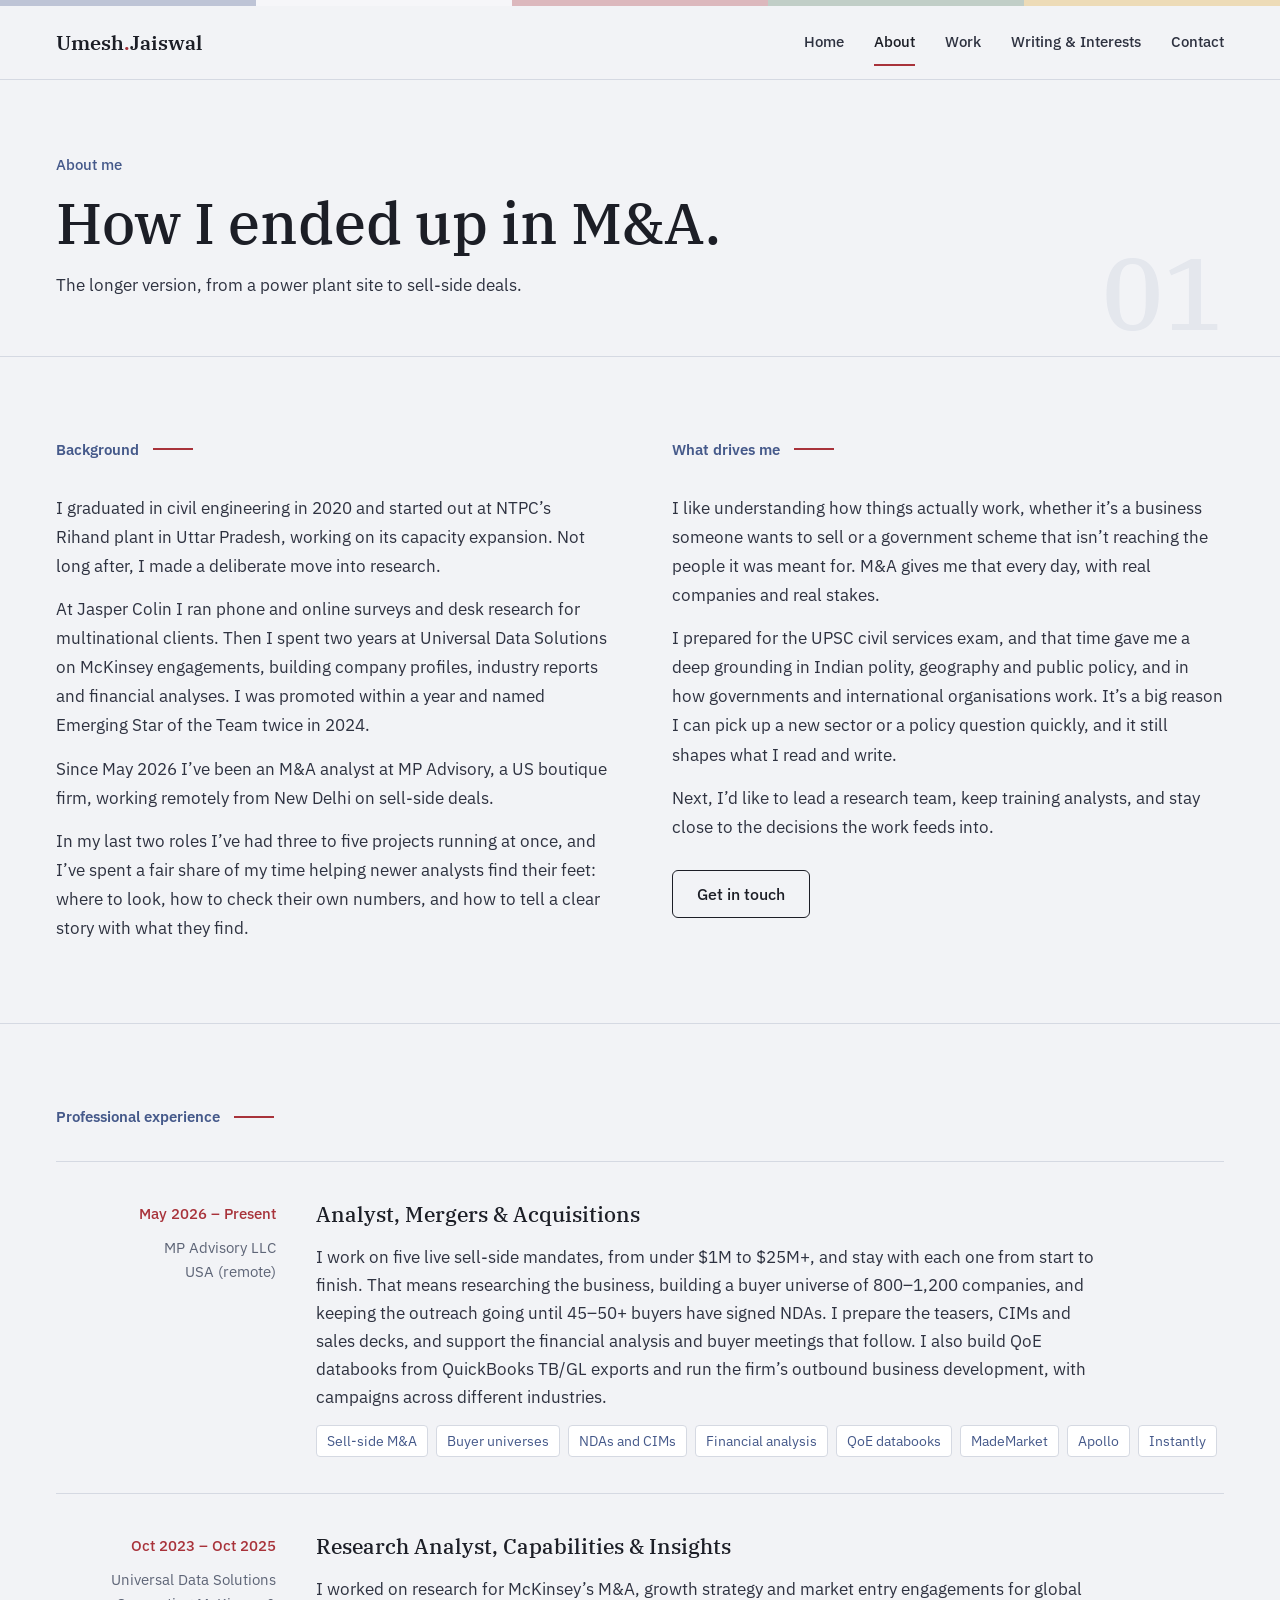
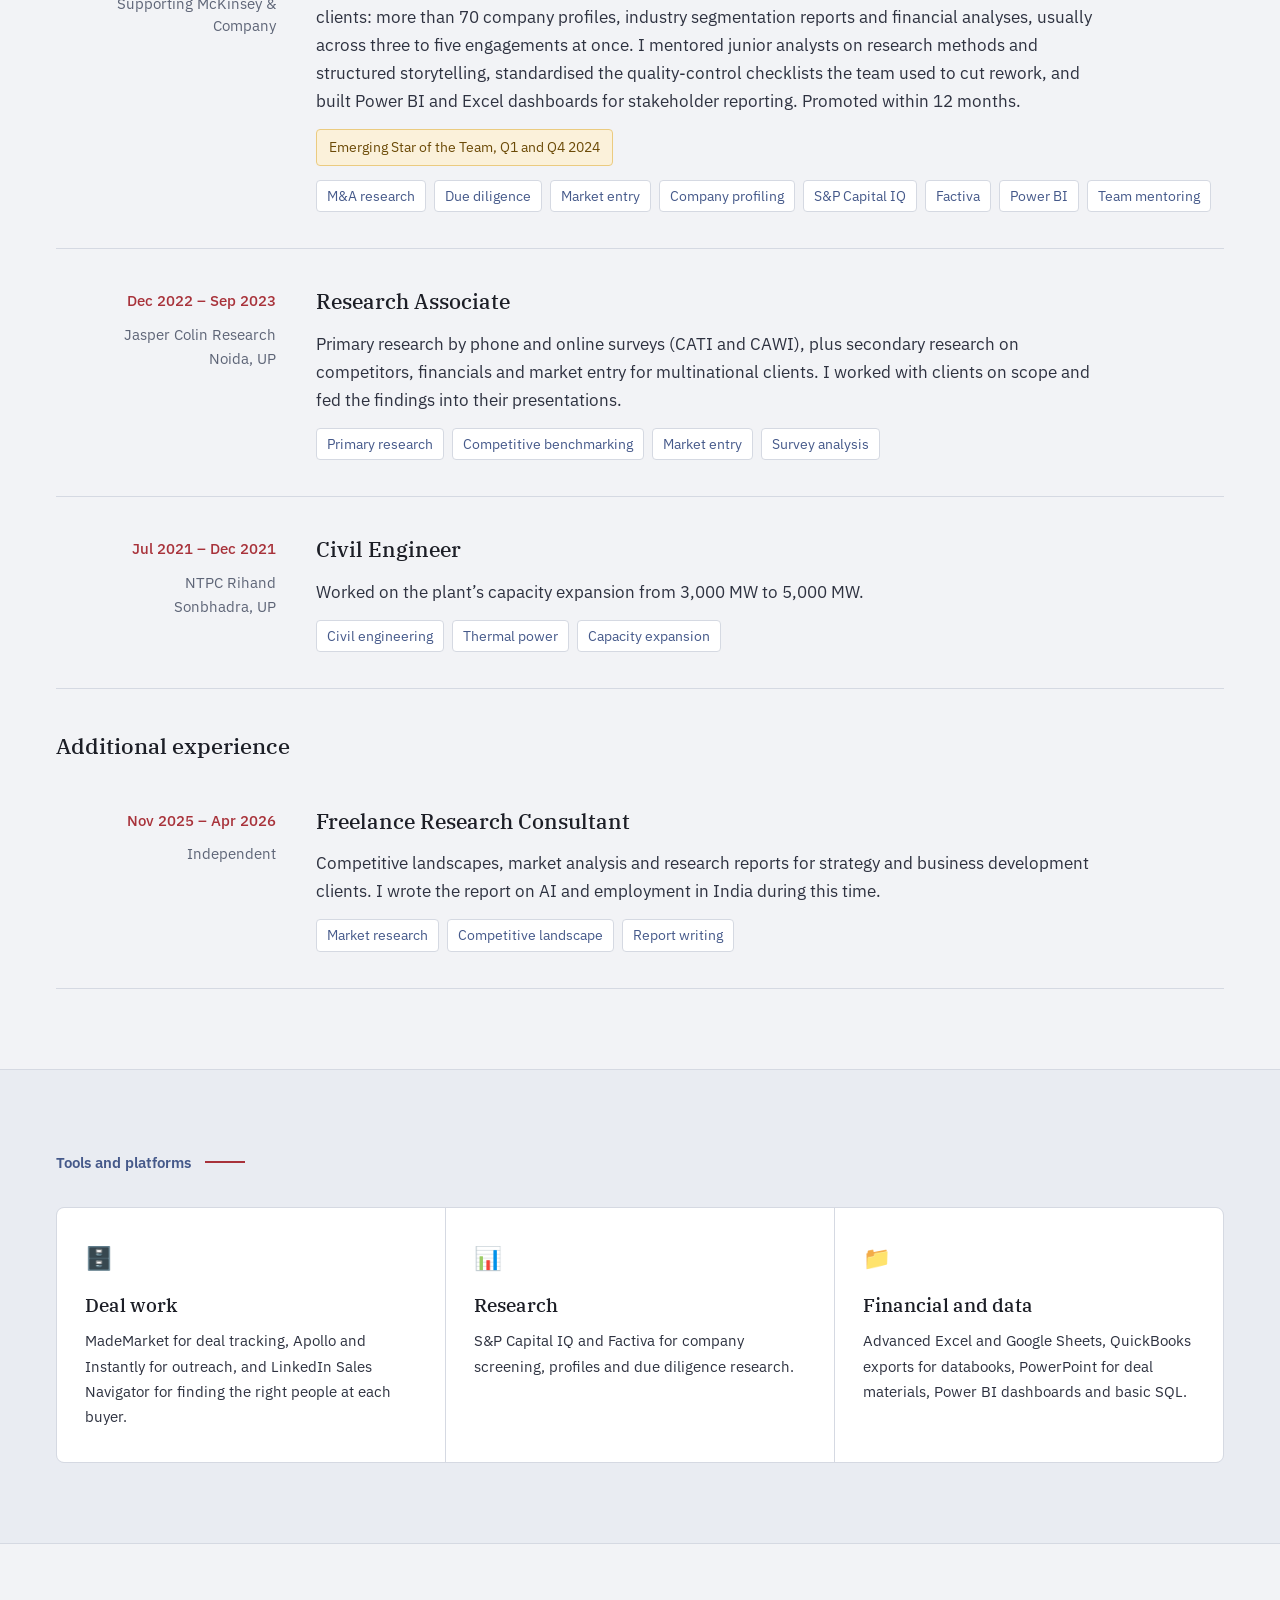
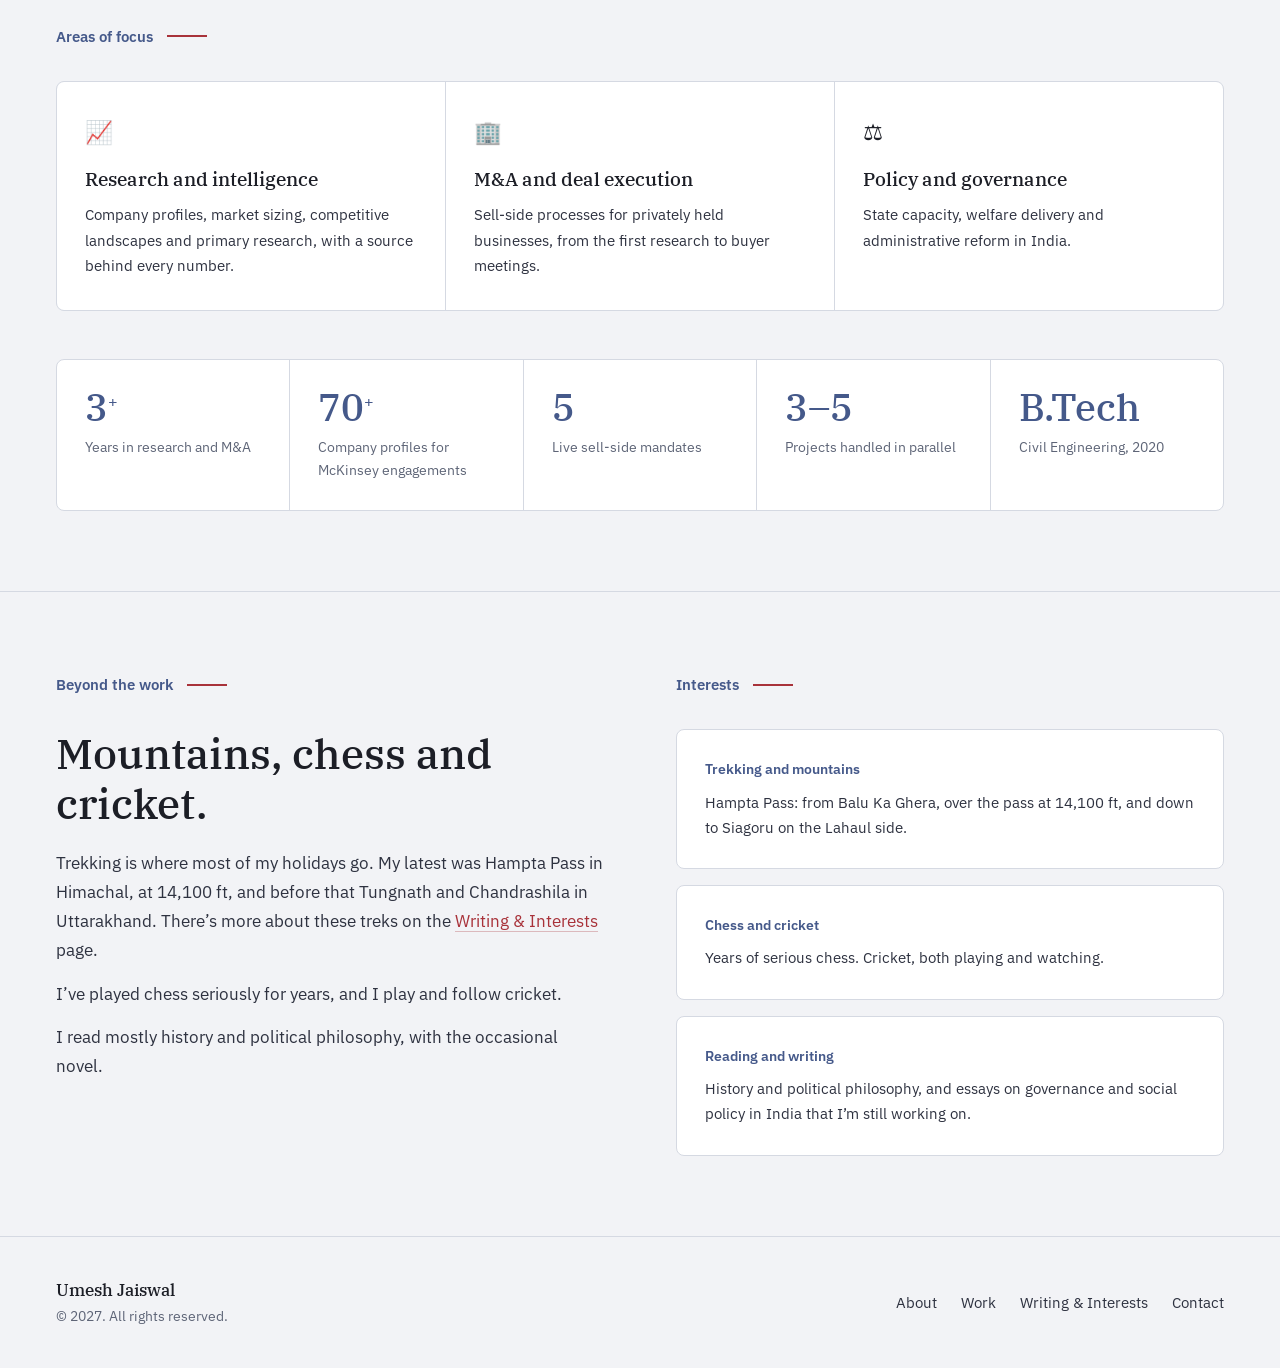
==== commit 5dac1a9f: "Add files via upload" ====
--- a/about.html
+++ b/about.html
@@ -69,7 +69,7 @@
       </div>
       <div>
         <div class="exp-role">Analyst, Mergers &amp; Acquisitions</div>
-        <p class="exp-desc">I work on five live sell-side mandates, from under $1M to $25M+, and stay with each one from start to finish. That means researching the business, building a buyer universe of 800–1,200 companies, and keeping the outreach going until 45–50+ buyers have signed NDAs. I prepare the teasers, CIMs and sales decks, and support the financial analysis and buyer meetings that follow. I also build QoE databooks from QuickBooks TB/GL exports and run the firm’s outbound business development across 19 industry campaigns.</p>
+        <p class="exp-desc">I work on five live sell-side mandates, from under $1M to $25M+, and stay with each one from start to finish. That means researching the business, building a buyer universe of 800–1,200 companies, and keeping the outreach going until 45–50+ buyers have signed NDAs. I prepare the teasers, CIMs and sales decks, and support the financial analysis and buyer meetings that follow. I also build QoE databooks from QuickBooks TB/GL exports and run the firm’s outbound business development, with campaigns across different industries.</p>
         <div class="exp-tags">
           <span class="tag">Sell-side M&amp;A</span>
           <span class="tag">Buyer universes</span>
--- a/style.css
+++ b/style.css
@@ -254,3 +254,46 @@
 .essays{gap:20px;align-items:stretch;}
 
 .essays .wide{grid-column:1/-1;}
+
+/* ---------- Interaction details ---------- */
+
+/* Prayer-flag strip doubles as a reading-progress bar (only when JavaScript runs) */
+.flags{position:relative;}
+.js .flags>span{opacity:.3;}
+.flags-fill{position:absolute;inset:0;display:flex;clip-path:inset(0 100% 0 0);}
+.flags-fill span{opacity:1;}
+
+/* Links in text: faint line at rest, red line draws in on hover */
+main p a:not(.btn),.card-lnk,.hero-links a,.fnav a{
+  text-decoration:none;
+  background-image:linear-gradient(var(--crimson),var(--crimson)),linear-gradient(rgba(168,50,58,.3),rgba(168,50,58,.3));
+  background-size:0 1.5px,100% 1px;background-position:0 100%,0 100%;background-repeat:no-repeat;
+  transition:background-size .3s ease,color .2s;
+}
+.fnav a{background-image:linear-gradient(var(--crimson),var(--crimson));background-size:0 1.5px;}
+main p a:not(.btn):hover,.card-lnk:hover,.hero-links a:hover{background-size:100% 1.5px,100% 1px;}
+.fnav a:hover{background-size:100% 1.5px;}
+
+/* Trek photos: gentle zoom on hover, open large on click */
+.zoom{display:block;overflow:hidden;border-radius:8px;}
+.zoom img{border-radius:0;transition:transform .6s ease;}
+.zoom:hover img,.zoom:focus-visible img{transform:scale(1.05);}
+.gallery .wide .zoom,.photo-mosaic .pm-main .zoom{flex:1 1 0;min-height:0;}
+.gallery .wide .zoom img,.photo-mosaic .pm-main .zoom img{height:100%;}
+@media(max-width:900px){.gallery .wide .zoom{flex:none;}.gallery .wide .zoom img{height:auto;}}
+@media(max-width:640px){.photo-mosaic .pm-main .zoom{flex:none;}.photo-mosaic .pm-main .zoom img{height:auto;}}
+.lightbox{position:fixed;inset:0;z-index:9000;background:rgba(20,22,30,.9);display:flex;align-items:center;justify-content:center;padding:56px 20px 24px;}
+.lightbox figure{margin:0;max-width:min(1100px,100%);display:flex;flex-direction:column;align-items:center;}
+.lightbox img{max-width:100%;max-height:calc(100vh - 140px);width:auto;height:auto;border-radius:6px;}
+.lightbox figcaption{color:#E6E8EE;font-size:.95rem;margin-top:12px;text-align:center;}
+.lb-close{position:absolute;top:14px;right:18px;min-width:44px;min-height:44px;border:1px solid rgba(255,255,255,.4);border-radius:6px;background:transparent;color:#FFFFFF;font:500 .95rem var(--sans);cursor:pointer;padding:0 14px;}
+.lb-close:hover{background:rgba(255,255,255,.1);}
+
+/* Following cursor: mouse and trackpad only, never on touch screens */
+.cur-dot,.cur-ring{position:fixed;top:0;left:0;pointer-events:none;border-radius:50%;z-index:9999;opacity:0;}
+.cur-dot{width:8px;height:8px;margin:-4px 0 0 -4px;background:var(--crimson);transition:opacity .2s;}
+.cur-ring{width:28px;height:28px;margin:-14px 0 0 -14px;border:1.5px solid var(--slate);transition:opacity .2s,width .25s,height .25s,margin .25s,background-color .25s,border-color .25s;}
+.cur-ring.big{width:46px;height:46px;margin:-23px 0 0 -23px;background-color:rgba(168,50,58,.08);border-color:var(--crimson);}
+.cur-on .cur-dot,.cur-on .cur-ring{opacity:1;}
+.lb-open .cur-ring{border-color:#FFFFFF;}
+@media (prefers-reduced-motion:reduce){.zoom img{transition:none;}.cur-ring{transition:opacity .2s;}}
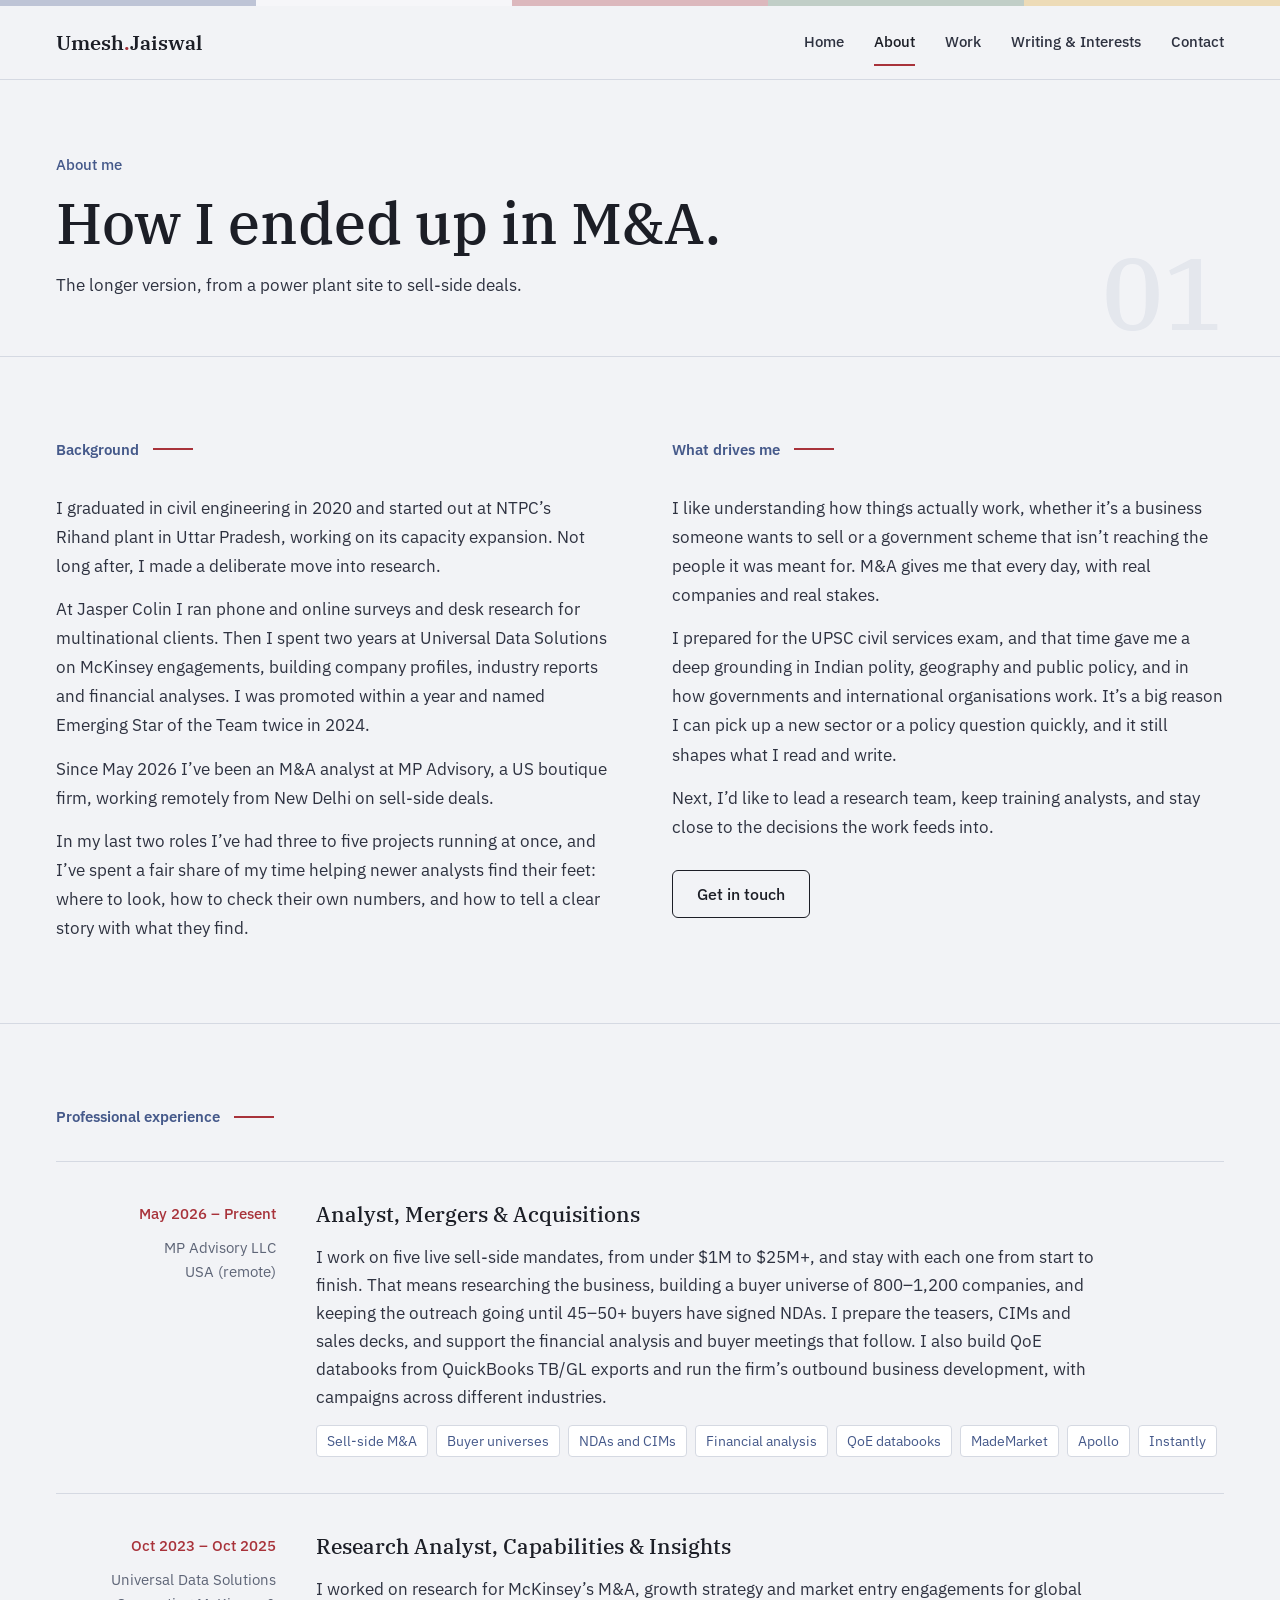
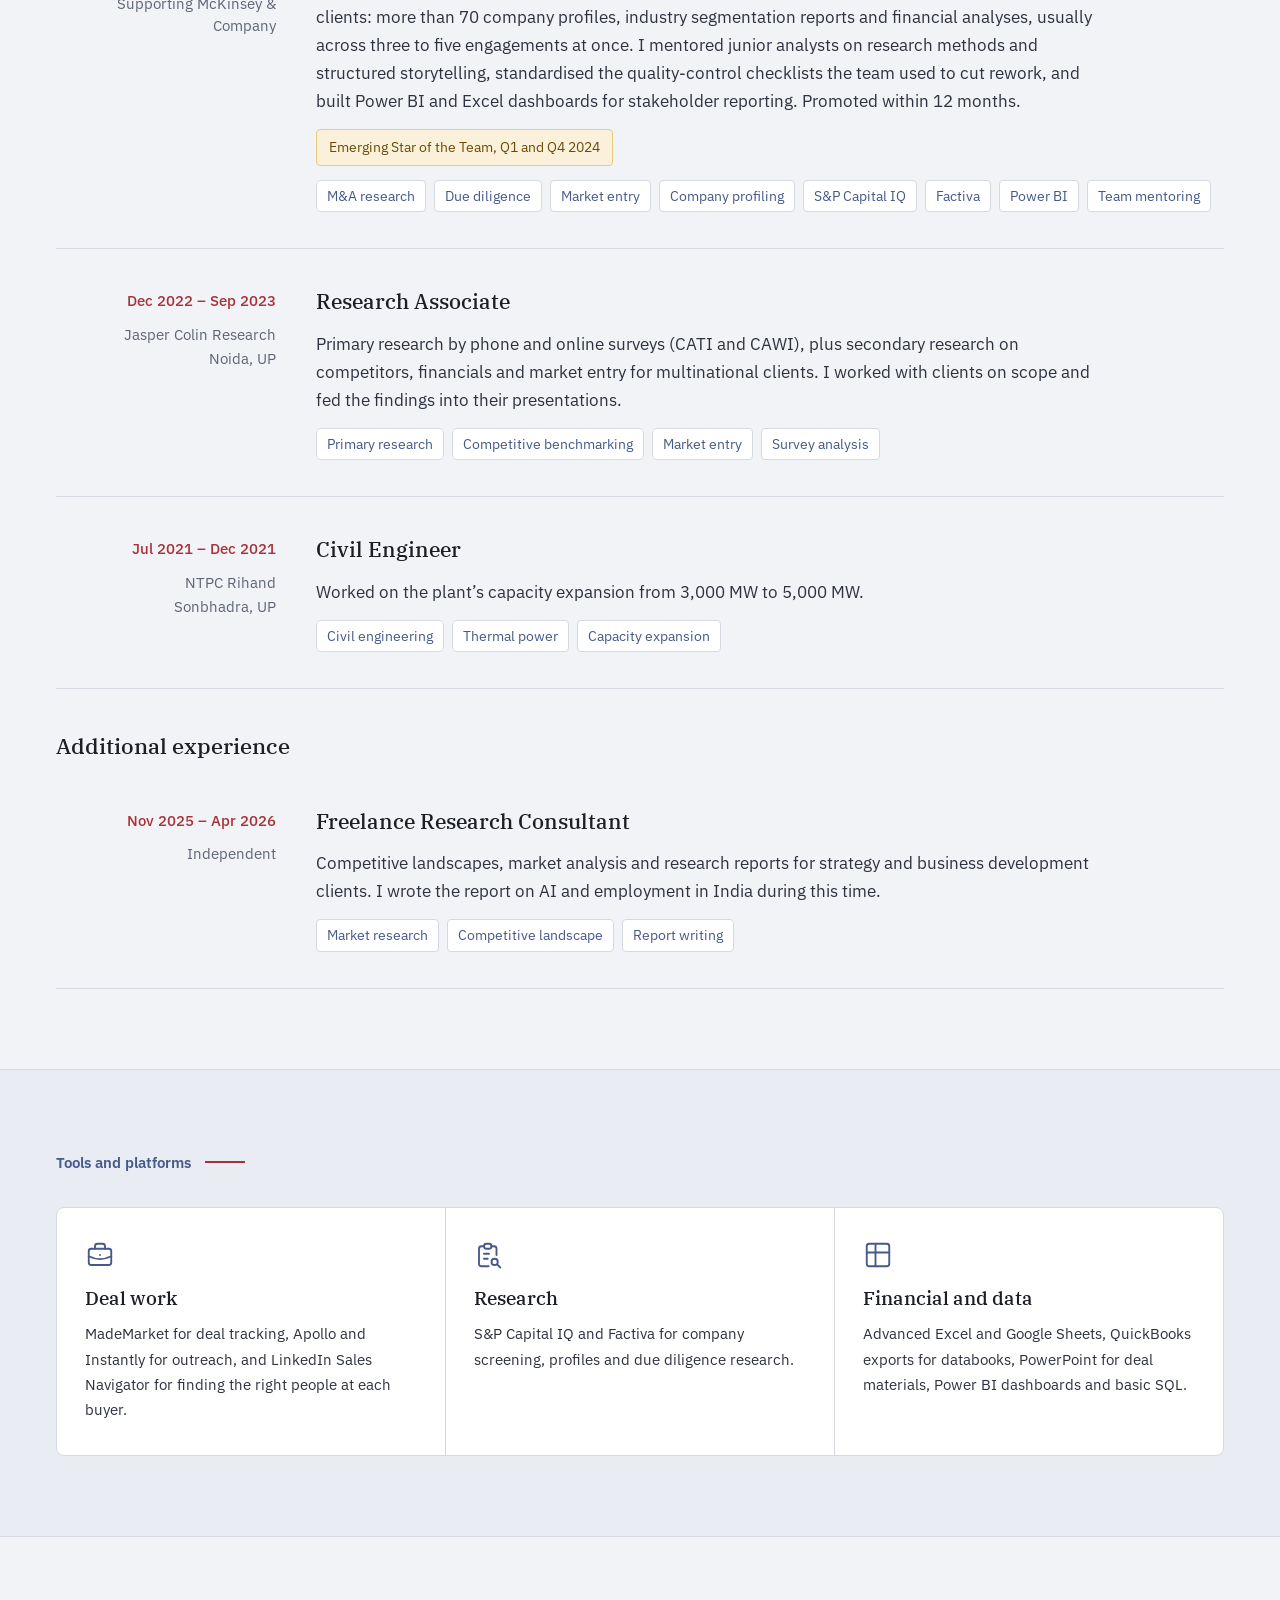
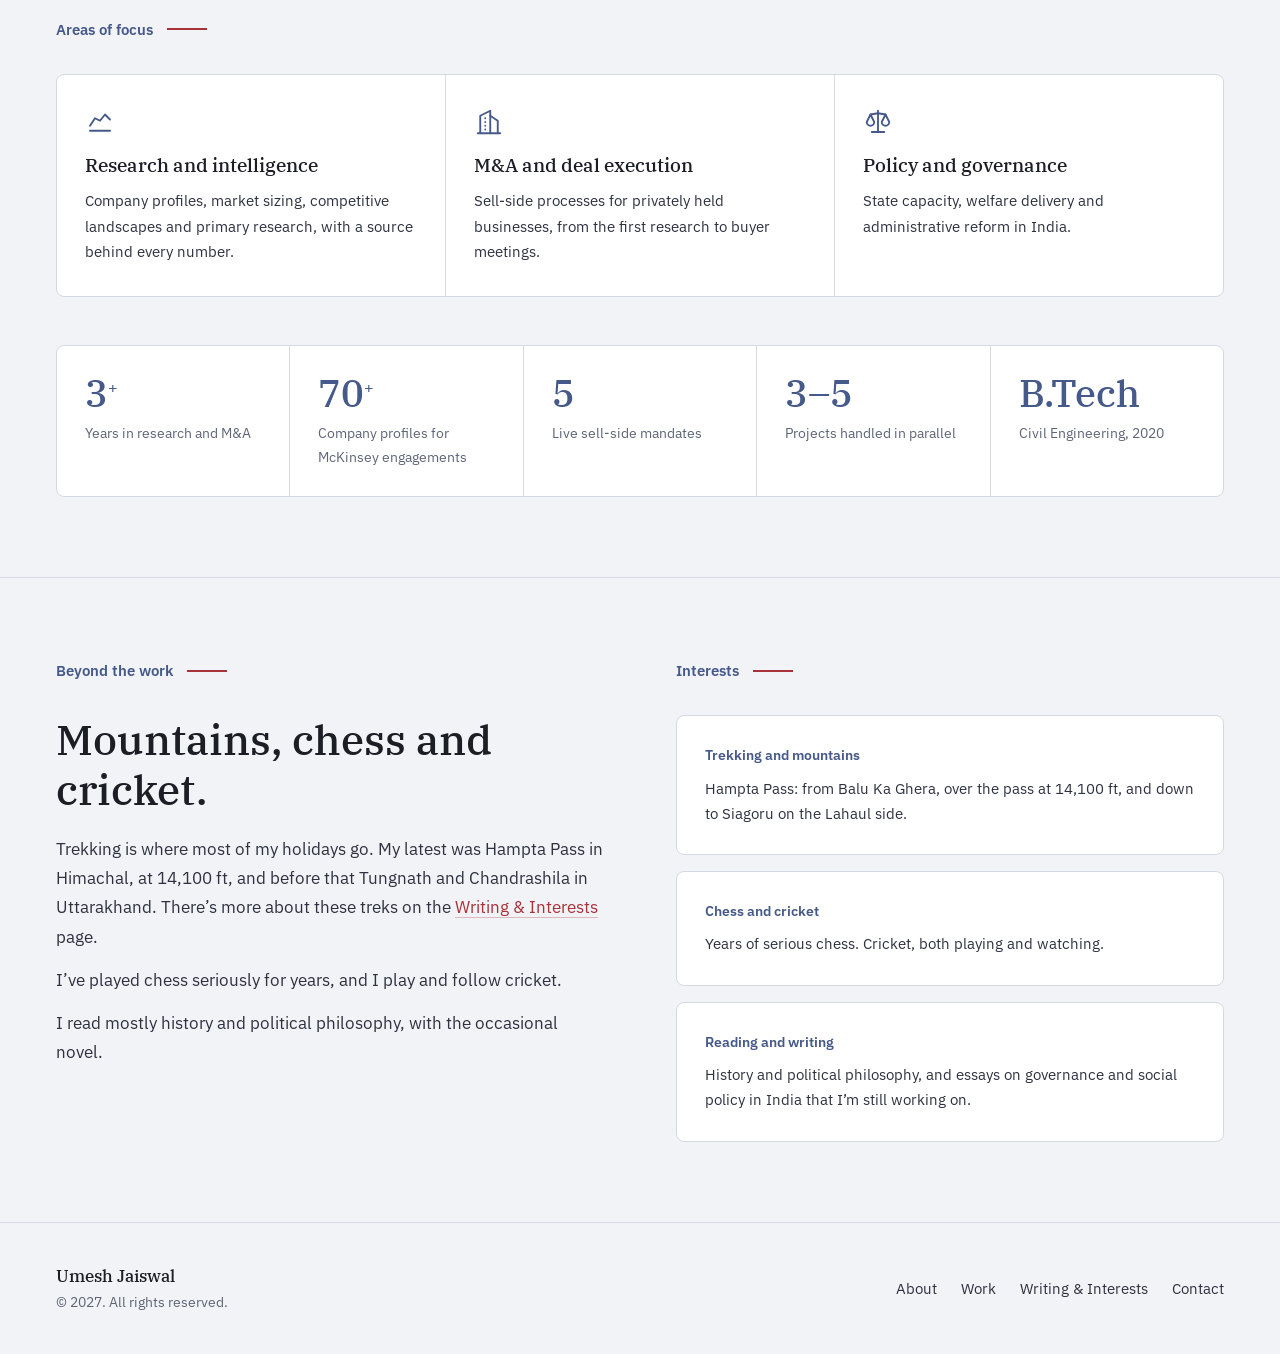
==== commit 16ee4374: "Add files via upload" ====
--- a/about.html
+++ b/about.html
@@ -18,7 +18,8 @@
   <div class="flags" aria-hidden="true"><span></span><span></span><span></span><span></span><span></span></div>
   <nav id="nav" aria-label="Main">
     <a href="index.html" class="nav-logo">Umesh<span>.</span>Jaiswal</a>
-    <ul>
+    <button class="menu-btn" type="button" aria-expanded="false" aria-controls="site-menu">Menu</button>
+    <ul id="site-menu">
       <li><a href="index.html">Home</a></li>
       <li><a href="about.html" class="active" aria-current="page">About</a></li>
       <li><a href="projects.html">Work</a></li>
@@ -166,17 +167,17 @@
   <div class="sec-lbl">Tools and platforms</div>
   <div class="pillar-grid">
     <div class="pillar rv d1">
-      <span class="icon" aria-hidden="true">🗄️</span>
+      <span class="icon"><svg class="line-icon" viewBox="0 0 24 24" fill="none" stroke="currentColor" stroke-width="1.5" stroke-linecap="round" stroke-linejoin="round" aria-hidden="true" focusable="false"><path d="M3 7m0 2a2 2 0 0 1 2 -2h14a2 2 0 0 1 2 2v9a2 2 0 0 1 -2 2h-14a2 2 0 0 1 -2 -2z"/><path d="M8 7v-2a2 2 0 0 1 2 -2h4a2 2 0 0 1 2 2v2"/><path d="M12 12l0 .01"/><path d="M3 13a20 20 0 0 0 18 0"/></svg></span>
       <h4>Deal work</h4>
       <p>MadeMarket for deal tracking, Apollo and Instantly for outreach, and LinkedIn Sales Navigator for finding the right people at each buyer.</p>
     </div>
     <div class="pillar rv d2">
-      <span class="icon" aria-hidden="true">📊</span>
+      <span class="icon"><svg class="line-icon" viewBox="0 0 24 24" fill="none" stroke="currentColor" stroke-width="1.5" stroke-linecap="round" stroke-linejoin="round" aria-hidden="true" focusable="false"><path d="M8 5h-2a2 2 0 0 0 -2 2v12a2 2 0 0 0 2 2h5.697"/><path d="M18 12v-5a2 2 0 0 0 -2 -2h-2"/><path d="M8 3m0 2a2 2 0 0 1 2 -2h2a2 2 0 0 1 2 2v0a2 2 0 0 1 -2 2h-2a2 2 0 0 1 -2 -2z"/><path d="M8 11h4"/><path d="M8 15h3"/><path d="M16.5 17.5m-2.5 0a2.5 2.5 0 1 0 5 0a2.5 2.5 0 1 0 -5 0"/><path d="M18.5 19.5l2.5 2.5"/></svg></span>
       <h4>Research</h4>
       <p>S&amp;P Capital IQ and Factiva for company screening, profiles and due diligence research.</p>
     </div>
     <div class="pillar rv d3">
-      <span class="icon" aria-hidden="true">📁</span>
+      <span class="icon"><svg class="line-icon" viewBox="0 0 24 24" fill="none" stroke="currentColor" stroke-width="1.5" stroke-linecap="round" stroke-linejoin="round" aria-hidden="true" focusable="false"><path d="M3 5a2 2 0 0 1 2 -2h14a2 2 0 0 1 2 2v14a2 2 0 0 1 -2 2h-14a2 2 0 0 1 -2 -2v-14z"/><path d="M3 10h18"/><path d="M10 3v18"/></svg></span>
       <h4>Financial and data</h4>
       <p>Advanced Excel and Google Sheets, QuickBooks exports for databooks, PowerPoint for deal materials, Power BI dashboards and basic SQL.</p>
     </div>
@@ -190,17 +191,17 @@
   <div class="sec-lbl">Areas of focus</div>
   <div class="pillar-grid">
     <div class="pillar rv d1">
-      <span class="icon" aria-hidden="true">📈</span>
+      <span class="icon"><svg class="line-icon" viewBox="0 0 24 24" fill="none" stroke="currentColor" stroke-width="1.5" stroke-linecap="round" stroke-linejoin="round" aria-hidden="true" focusable="false"><path d="M4 19l16 0"/><path d="M4 15l4 -6l4 2l4 -5l4 4"/></svg></span>
       <h4>Research and intelligence</h4>
       <p>Company profiles, market sizing, competitive landscapes and primary research, with a source behind every number.</p>
     </div>
     <div class="pillar rv d2">
-      <span class="icon" aria-hidden="true">🏢</span>
+      <span class="icon"><svg class="line-icon" viewBox="0 0 24 24" fill="none" stroke="currentColor" stroke-width="1.5" stroke-linecap="round" stroke-linejoin="round" aria-hidden="true" focusable="false"><path d="M3 21l18 0"/><path d="M5 21v-14l8 -4v18"/><path d="M19 21v-10l-6 -4"/><path d="M9 9l0 .01"/><path d="M9 12l0 .01"/><path d="M9 15l0 .01"/><path d="M9 18l0 .01"/></svg></span>
       <h4>M&amp;A and deal execution</h4>
       <p>Sell-side processes for privately held businesses, from the first research to buyer meetings.</p>
     </div>
     <div class="pillar rv d3">
-      <span class="icon" aria-hidden="true">⚖️</span>
+      <span class="icon"><svg class="line-icon" viewBox="0 0 24 24" fill="none" stroke="currentColor" stroke-width="1.5" stroke-linecap="round" stroke-linejoin="round" aria-hidden="true" focusable="false"><path d="M7 20l10 0"/><path d="M6 6l6 -1l6 1"/><path d="M12 3l0 17"/><path d="M9 12l-3 -6l-3 6a3 3 0 0 0 6 0"/><path d="M21 12l-3 -6l-3 6a3 3 0 0 0 6 0"/></svg></span>
       <h4>Policy and governance</h4>
       <p>State capacity, welfare delivery and administrative reform in India.</p>
     </div>
--- a/style.css
+++ b/style.css
@@ -249,8 +249,8 @@
 @media(max-width:640px){ .topbar{position:static;} }
 
 /* Writing & Interests: faint mountain photos behind the header and the interests section */
-.ph-photo{background:linear-gradient(180deg,rgba(242,243,246,.80) 0%,rgba(242,243,246,.90) 70%,var(--bg) 100%),url('images/bg-mountains.jpg') center 35%/cover no-repeat;}
-.bg-snow{background:linear-gradient(180deg,var(--bg) 0%,rgba(242,243,246,.90) 25%,rgba(242,243,246,.90) 75%,var(--bg) 100%),url('images/bg-snowline.jpg') center 55%/cover no-repeat;}
+.ph-photo{background:linear-gradient(180deg,rgba(242,243,246,.80) 0%,rgba(242,243,246,.90) 70%,var(--bg) 100%),url('images/bg-mountains.webp') center 35%/cover no-repeat;}
+.bg-snow{background:linear-gradient(180deg,var(--bg) 0%,rgba(242,243,246,.90) 25%,rgba(242,243,246,.90) 75%,var(--bg) 100%),url('images/bg-snowline.webp') center 55%/cover no-repeat;}
 .essays{gap:20px;align-items:stretch;}
 
 .essays .wide{grid-column:1/-1;}
@@ -297,3 +297,18 @@
 .cur-on .cur-dot,.cur-on .cur-ring{opacity:1;}
 .lb-open .cur-ring{border-color:#FFFFFF;}
 @media (prefers-reduced-motion:reduce){.zoom img{transition:none;}.cur-ring{transition:opacity .2s;}}
+
+/* Line icons (Tabler Icons, MIT licence) in place of emoji */
+.line-icon{width:30px;height:30px;color:var(--slate);display:block;}
+.ic-icon,.pillar .icon{font-size:0;line-height:0;}
+
+/* Phone menu: a compact Menu button that opens the links */
+.menu-btn{display:none;}
+@media(max-width:640px){
+  .js .menu-btn{display:inline-flex;align-items:center;min-height:44px;padding:0 16px;border:1.5px solid var(--t1);border-radius:6px;background:transparent;color:var(--t1);font:500 .95rem var(--sans);cursor:pointer;}
+  .js .menu-btn[aria-expanded="true"]{background:var(--t1);color:#FFFFFF;}
+  .js nav#nav ul{display:none;width:100%;flex-direction:column;gap:0;padding:6px 0 4px;border-top:1px solid var(--border);margin-top:8px;}
+  .js nav#nav.open ul{display:flex;}
+  .js nav#nav ul a{display:block;padding:12px 2px;font-size:1rem;border-bottom:none;}
+  .js nav#nav ul a.active{color:var(--crimson);}
+}
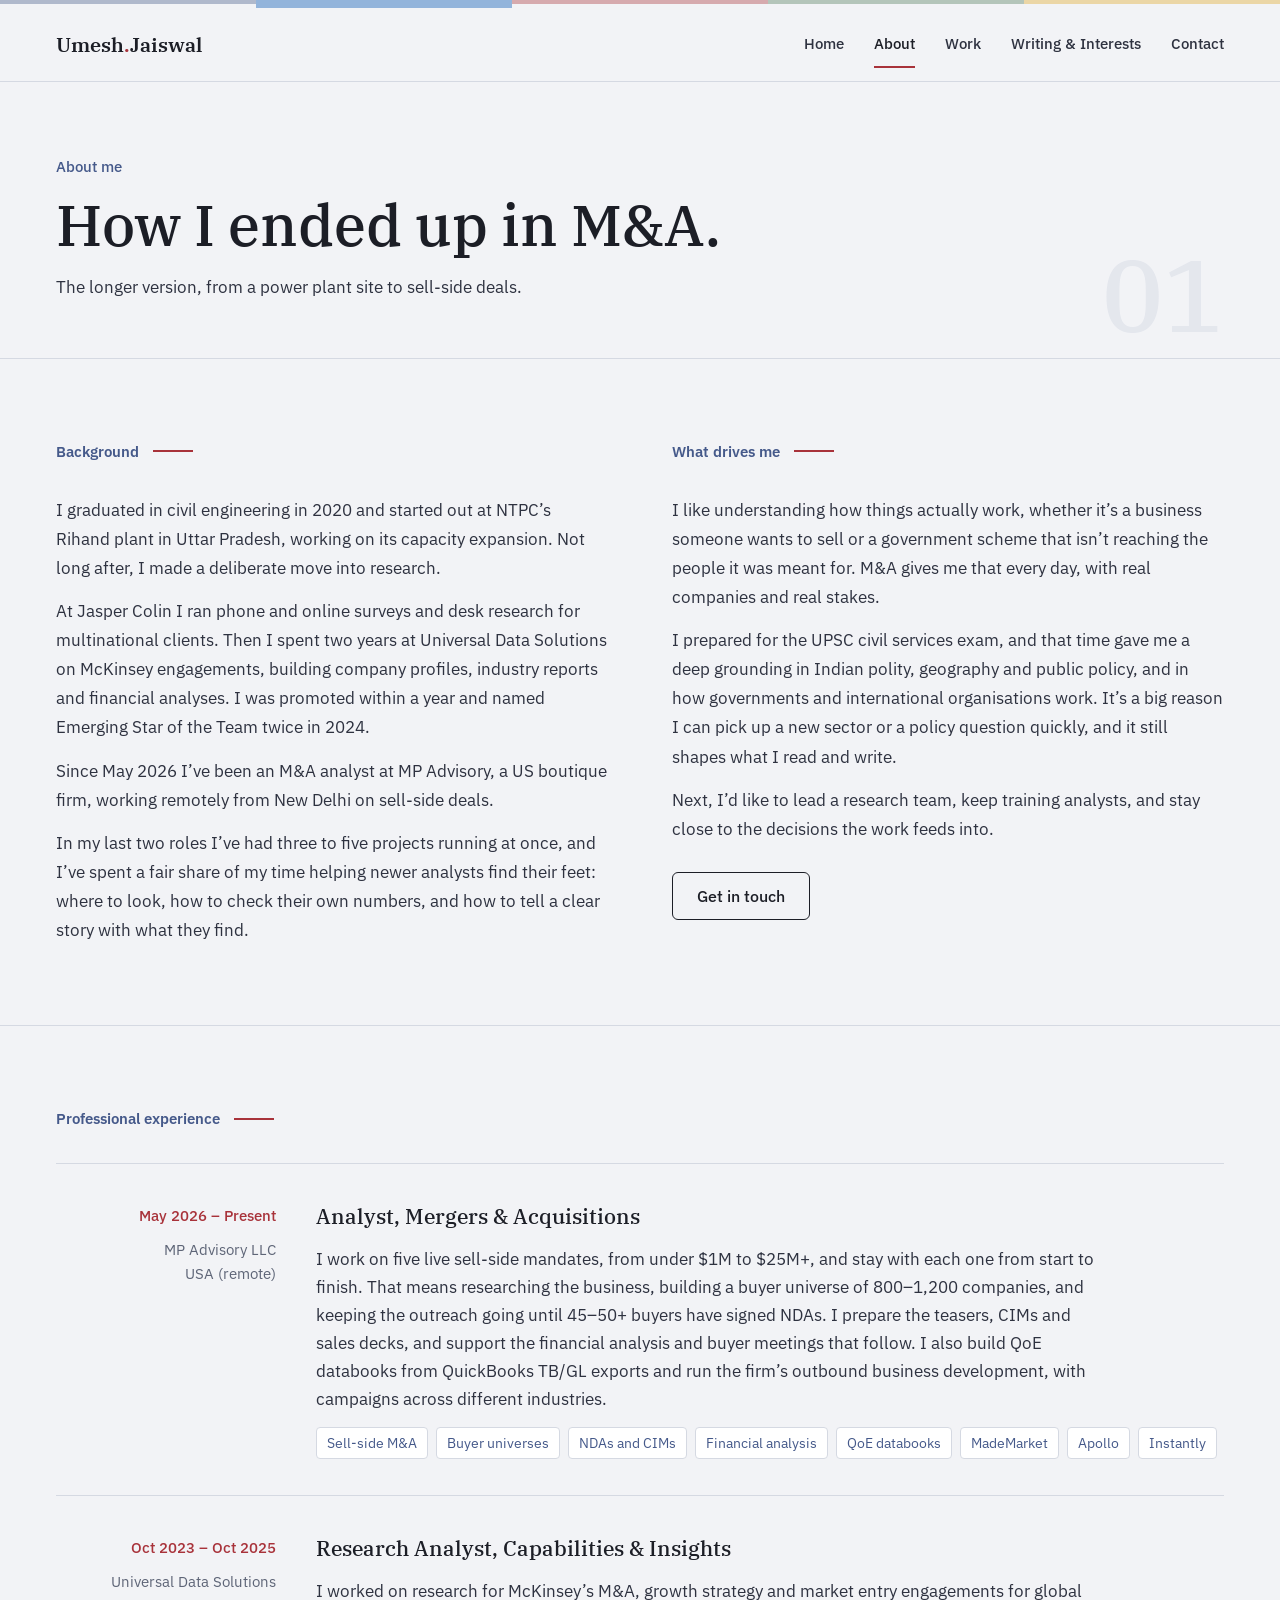
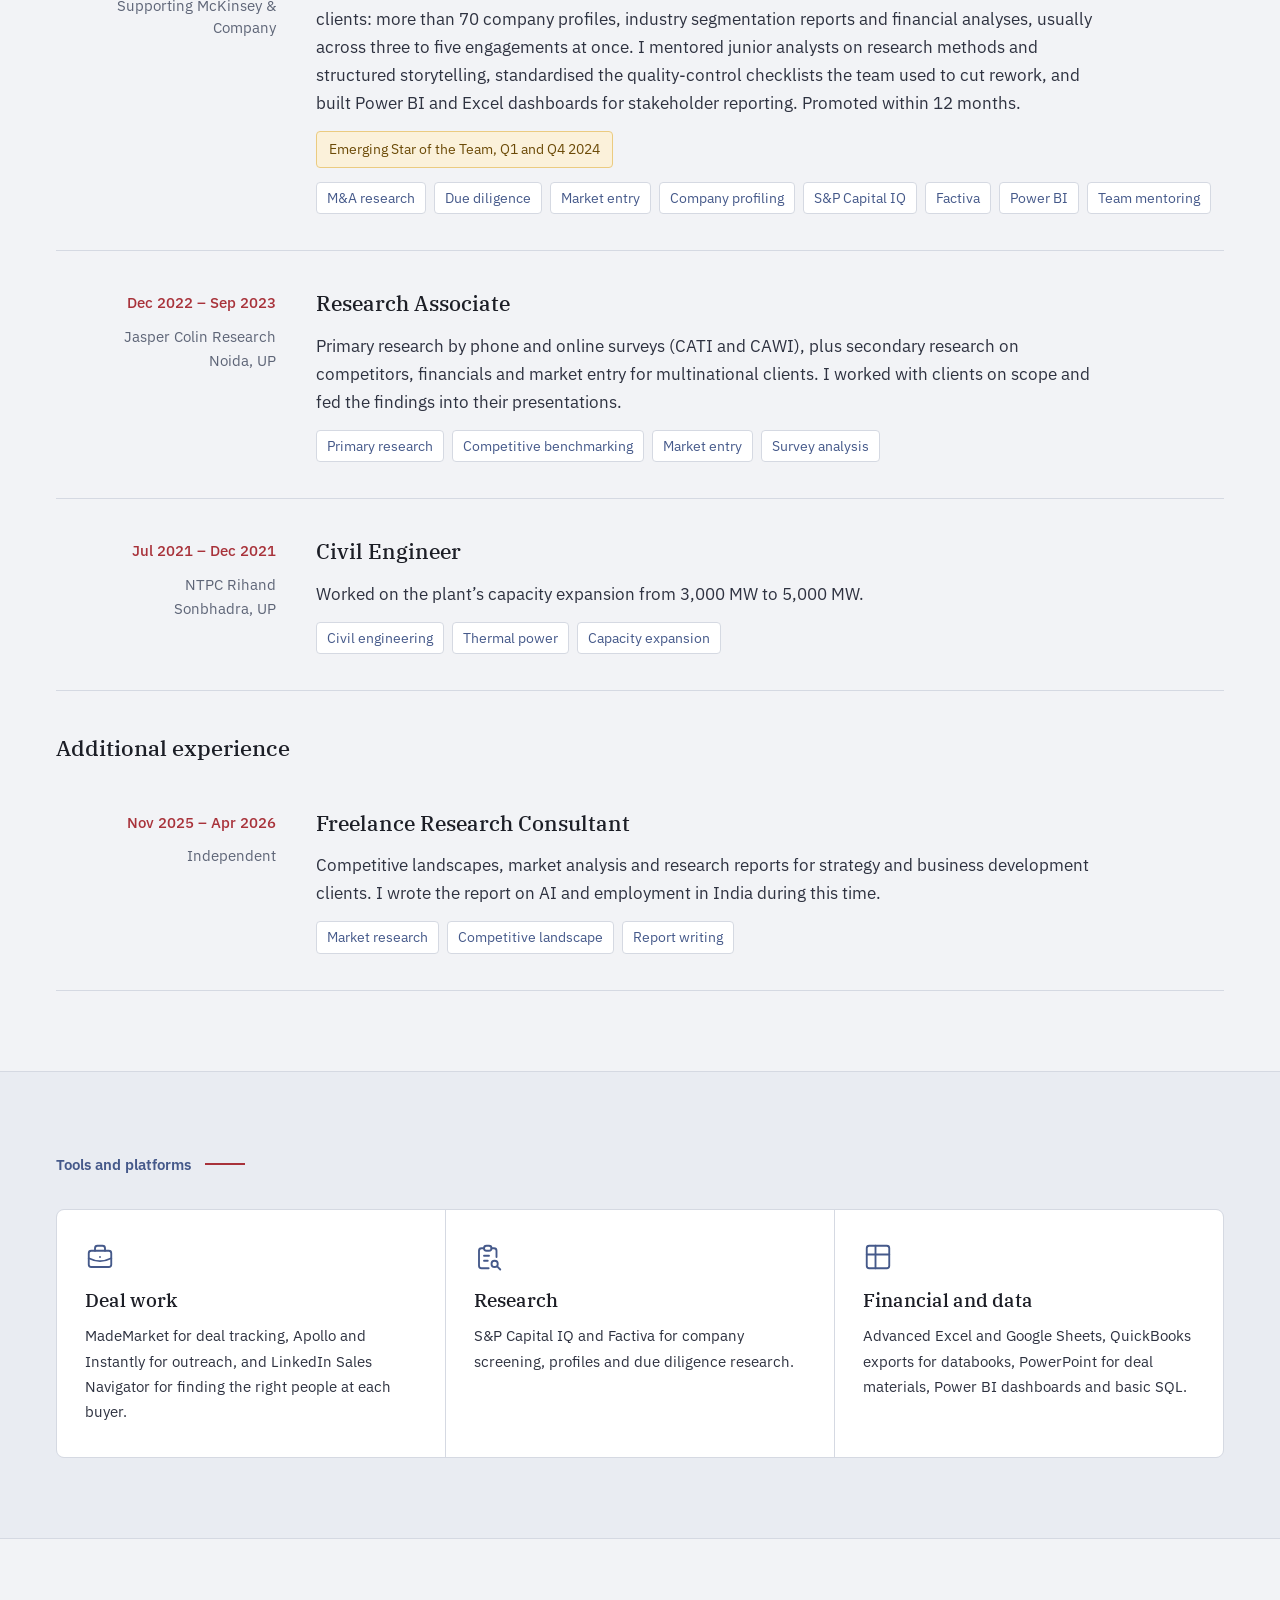
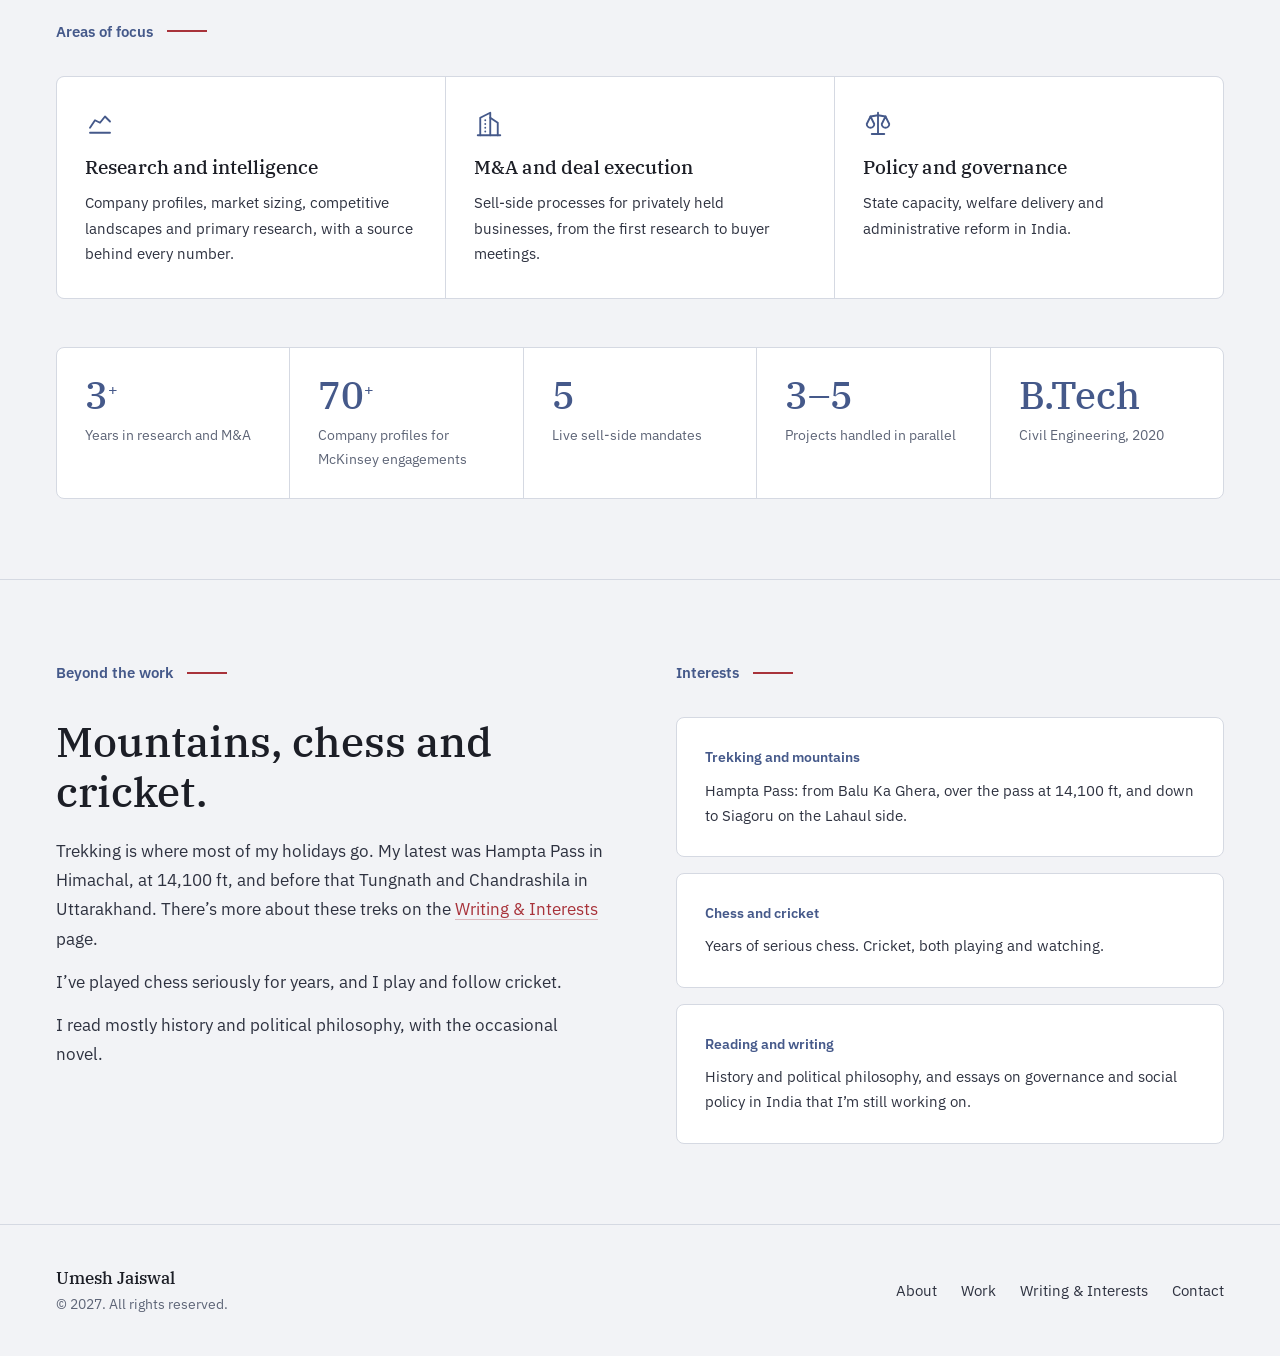
==== commit 17502c1e: "Add files via upload" ====
--- a/about.html
+++ b/about.html
@@ -15,7 +15,7 @@
 <body>
 
 <header class="topbar">
-  <div class="flags" aria-hidden="true"><span></span><span></span><span></span><span></span><span></span></div>
+  <div class="flags" aria-hidden="true"><span></span><span class="on"></span><span></span><span></span><span></span></div>
   <nav id="nav" aria-label="Main">
     <a href="index.html" class="nav-logo">Umesh<span>.</span>Jaiswal</a>
     <button class="menu-btn" type="button" aria-expanded="false" aria-controls="site-menu">Menu</button>
--- a/style.css
+++ b/style.css
@@ -21,7 +21,7 @@
 .flags{display:flex;height:6px;}
 .flags span{flex:1;}
 .flags span:nth-child(1){background:var(--slate);}
-.flags span:nth-child(2){background:#FFFFFF;}
+.flags span:nth-child(2){background:#93B4DB;}
 .flags span:nth-child(3){background:var(--crimson);}
 .flags span:nth-child(4){background:var(--pine);}
 .flags span:nth-child(5){background:var(--saffron);}
@@ -257,11 +257,7 @@
 
 /* ---------- Interaction details ---------- */
 
-/* Prayer-flag strip doubles as a reading-progress bar (only when JavaScript runs) */
 .flags{position:relative;}
-.js .flags>span{opacity:.3;}
-.flags-fill{position:absolute;inset:0;display:flex;clip-path:inset(0 100% 0 0);}
-.flags-fill span{opacity:1;}
 
 /* Links in text: faint line at rest, red line draws in on hover */
 main p a:not(.btn),.card-lnk,.hero-links a,.fnav a{
@@ -312,3 +308,11 @@
   .js nav#nav ul a{display:block;padding:12px 2px;font-size:1rem;border-bottom:none;}
   .js nav#nav ul a.active{color:var(--crimson);}
 }
+
+/* Prayer-flag strip: the colour for the current page stands out */
+.flags{display:flex;height:8px;align-items:flex-start;}
+.flags span{flex:1;height:4px;opacity:.38;}
+.flags span.on{height:8px;opacity:1;}
+
+/* Contact page: faint letter, paper and pen behind the header */
+.ph-letter{background:linear-gradient(90deg,rgba(242,243,246,.97) 0%,rgba(242,243,246,.90) 40%,rgba(242,243,246,.80) 100%),url('images/bg-letter.webp') right center/cover no-repeat;}
